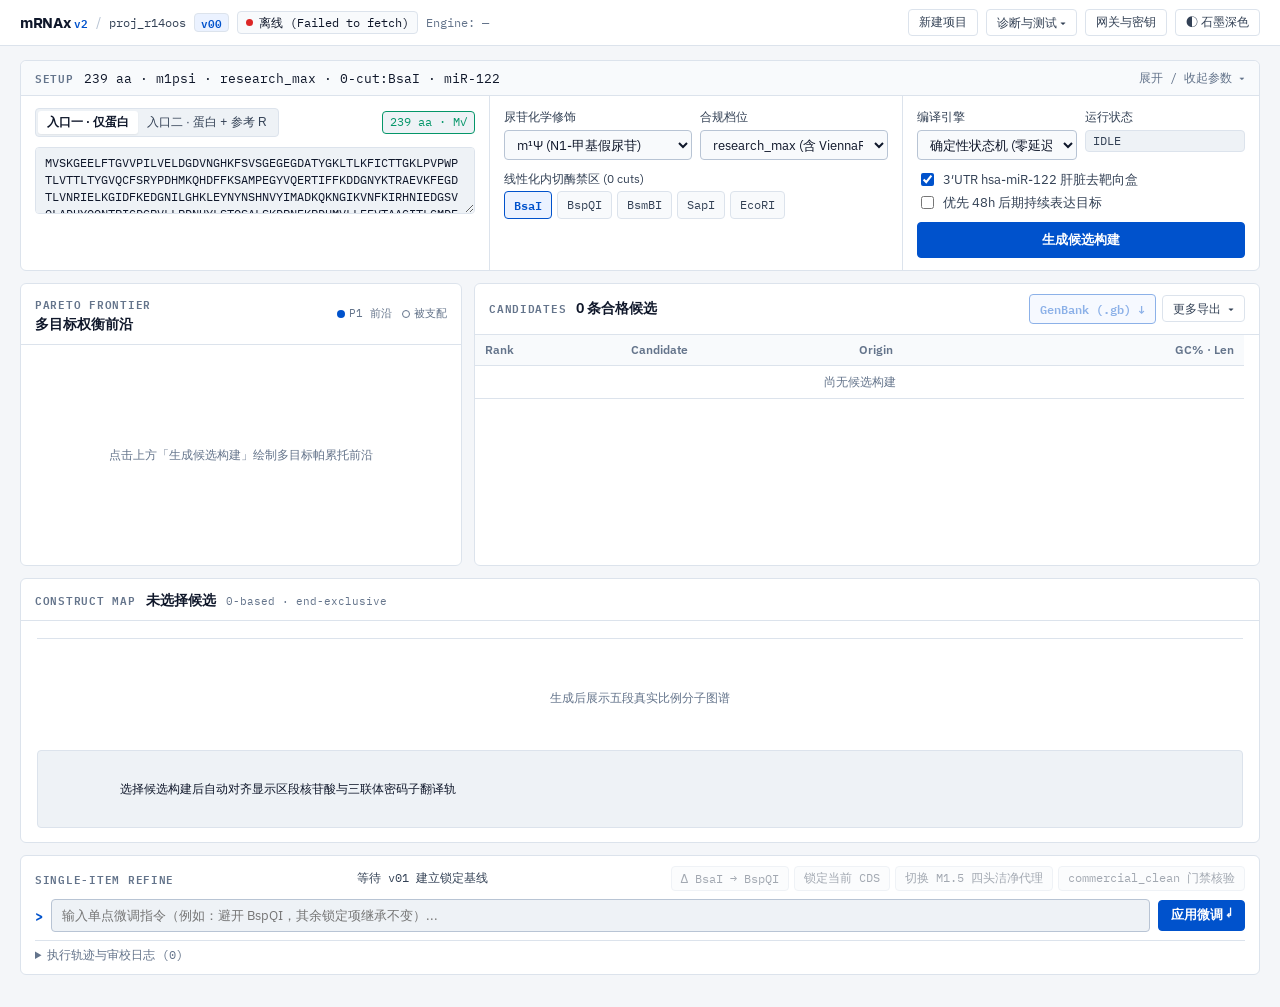
==== web/index.html @ 072803bc "feat(m1.5-m2): integrate Wave 3-7 clean-room registries, surrogate v2/Orthrus, 12-API adapter, and h" ====
<!DOCTYPE html>
<html lang="zh-CN" data-theme="light">
  <head>
    <meta charset="utf-8" />
    <meta name="viewport" content="width=device-width, initial-scale=1" />
    <title>mRNAx v2 · Sequence &amp; Pareto Bio-CAD</title>
    <link rel="preconnect" href="https://fonts.googleapis.com" />
    <link rel="preconnect" href="https://fonts.gstatic.com" crossorigin />
    <link
      href="https://fonts.googleapis.com/css2?family=IBM+Plex+Mono:wght@400;500;600&family=IBM+Plex+Sans:wght@400;500;600;700&display=swap"
      rel="stylesheet"
    />
    <link rel="stylesheet" href="./styles.css" />
  </head>
  <body>
    <!-- Compact Single-Row Top Bar (< 8% viewport height) -->
    <header class="top-bar">
      <div class="top-left">
        <span class="wordmark">mRNAx <span class="ver-tag">v2</span></span>
        <span class="sep-slash">/</span>
        <span class="mono meta-id" id="txt-project-id">proj_init</span>
        <span class="rev-pill mono" id="badge-active-rev">v00</span>
        <span class="gw-status" title="7x24 Control Plane Status">
          <span class="dot" id="dot-gateway"></span>
          <span class="mono" id="txt-gateway">连接中...</span>
        </span>
        <span class="mono meta-muted hide-sm" id="pill-engine">Engine: —</span>
      </div>

      <div class="top-right">
        <button type="button" class="btn-ghost" id="btn-new-session">新建项目</button>

        <details class="dropdown-menu" id="diag-menu">
          <summary class="btn-ghost">诊断与测试 ▾</summary>
          <div class="dropdown-panel">
            <button type="button" class="menu-item" id="btn-run-selftest">
              运行 6/6 全链路实时自测
            </button>
            <button type="button" class="menu-item" id="preset-egfp">
              载入标准 eGFP (239 aa)
            </button>
            <hr class="menu-hr" />
            <button type="button" class="menu-item" id="preset-no-m">
              护栏测试：缺起始 M 序列
            </button>
            <button type="button" class="menu-item" id="preset-conflict">
              护栏测试：单候选冲突目标
            </button>
          </div>
        </details>

        <button type="button" class="btn-ghost" id="btn-open-settings">网关与密钥</button>

        <button
          type="button"
          class="btn-theme"
          id="btn-theme-toggle"
          aria-label="切换日光蓝白与哑光石墨深色主题"
        >
          <span id="txt-theme-label">◐ 石墨深色</span>
        </button>
      </div>
    </header>

    <main class="workspace">
      <!-- Collapsible Entity Composer (AlphaFold / Swiss Bio-CAD Horizontal Bar) -->
      <details class="setup-fold" id="setup-fold" open>
        <summary class="setup-summary">
          <div class="setup-summary-left">
            <span class="sec-kicker">SETUP</span>
            <span class="mono" id="setup-collapsed-summary">
              eGFP · 239 aa · m1Psi · BsaI
            </span>
          </div>
          <span class="setup-toggle-hint mono">展开 / 收起参数 ▾</span>
        </summary>

        <div class="setup-grid">
          <!-- Column 1: Target Protein & Entry Mode -->
          <div class="setup-col">
            <div class="col-head">
              <div class="seg-tabs" role="tablist" aria-label="设计入口">
                <button type="button" class="tab active" data-entry="protein_only">
                  入口一 · 仅蛋白
                </button>
                <button type="button" class="tab" data-entry="with_r">
                  入口二 · 蛋白 + 参考 R
                </button>
              </div>
              <span class="badge mono" id="badge-aa-len">239 aa · M✓</span>
            </div>

            <textarea
              id="input-protein"
              class="seq-textarea mono"
              rows="3"
              aria-label="目标氨基酸序列"
              spellcheck="false"
            ></textarea>

            <div id="box-ref-r" class="ref-r-strip mono" hidden>
              <span class="kicker-inline">REF R:</span>
              <span id="txt-ref-r-preview">加载预设参考构建 R...</span>
            </div>
          </div>

          <!-- Column 2: Chemistry, Track & Linearization Enzymes -->
          <div class="setup-col">
            <div class="field-row-2">
              <label class="field-lbl">
                <span>尿苷化学修饰</span>
                <select id="sel-chemistry" class="ctrl-select">
                  <option value="m1psi" selected>m¹Ψ (N1-甲基假尿苷)</option>
                  <option value="5mou">5moU (5-甲氧基尿苷)</option>
                  <option value="pseudouridine">Ψ (假尿苷)</option>
                  <option value="unmodified_u">U (未修饰尿苷)</option>
                </select>
              </label>

              <label class="field-lbl">
                <span>合规档位</span>
                <select id="sel-profile" class="ctrl-select">
                  <option value="research_max" selected>research_max (含 ViennaRNA)</option>
                  <option value="commercial_clean">commercial_clean (纯商用洁净)</option>
                </select>
              </label>
            </div>

            <div class="field-lbl">
              <span>线性化内切酶禁区 (0 cuts)</span>
              <div class="chip-group" id="enzyme-chips" role="group" aria-label="禁用内切酶">
                <button type="button" class="chip selected mono" data-enz="BsaI">BsaI</button>
                <button type="button" class="chip mono" data-enz="BspQI">BspQI</button>
                <button type="button" class="chip mono" data-enz="BsmBI">BsmBI</button>
                <button type="button" class="chip mono" data-enz="SapI">SapI</button>
                <button type="button" class="chip mono" data-enz="EcoRI">EcoRI</button>
              </div>
            </div>
          </div>

          <!-- Column 3: Modules, Execution Engine & Primary Run CTA -->
          <div class="setup-col setup-col-cta">
            <div class="field-row-2">
              <label class="field-lbl">
                <span>编译引擎</span>
                <select id="sel-exec-mode" class="ctrl-select">
                  <option value="deterministic" selected>确定性状态机 (零延迟)</option>
                  <option value="llm_agent">LLM Agent 工具编排</option>
                </select>
              </label>
              <div class="field-lbl">
                <span>运行状态</span>
                <span class="badge mono" id="badge-outcome">IDLE</span>
              </div>
            </div>

            <div class="check-group">
              <label class="chk-row">
                <input type="checkbox" id="chk-detarget-liver" checked />
                <span>3′UTR hsa-miR-122 肝脏去靶向盒</span>
              </label>
              <label class="chk-row">
                <input type="checkbox" id="chk-late-signal" />
                <span>优先 48h 后期持续表达目标</span>
              </label>
            </div>

            <button type="button" class="btn-primary" id="btn-submit-initial">
              生成候选构建
            </button>
          </div>
        </div>
      </details>

      <!-- Non-Modal Guardrail / Compliance Banner (Hidden when clean) -->
      <section id="banner-notes" class="notice-banner" hidden></section>

      <!-- Scheme 3 Auto-Appearing Revision Ledger & Same-Scale v01/v02 Track Comparison -->
      <section id="revision-ledger" class="panel-surface ledger-panel" hidden>
        <div class="ledger-header">
          <div class="ledger-title-group">
            <span class="sec-kicker">REVISION DIFF</span>
            <span class="mono ledger-ver" id="ledger-ver-span">v01 → v02</span>
            <span class="ledger-delta mono" id="ledger-delta-summary"></span>
          </div>
          <div class="ledger-locks mono" id="ledger-locks-bar"></div>
        </div>
        <div class="dual-scale-tracks" id="dual-scale-tracks"></div>
      </section>

      <!-- Scheme 2 Upper Stage: 2D Pareto Scatter + Sortable Sparkbar Candidate Matrix -->
      <section class="pareto-stage">
        <!-- Left: 2D Pareto Frontier Scatter -->
        <div class="panel-surface pareto-plot-box">
          <div class="panel-head">
            <div>
              <span class="sec-kicker">PARETO FRONTIER</span>
              <h2 class="panel-title" id="pareto-plot-title">多目标权衡前沿</h2>
            </div>
            <div class="plot-legend mono">
              <span><i class="lg-dot p1"></i>P1 前沿</span>
              <span><i class="lg-dot dom"></i>被支配</span>
            </div>
          </div>
          <div class="svg-wrap" id="pareto-svg-wrap">
            <div class="empty-hint mono">点击上方「生成候选构建」绘制多目标帕累托前沿</div>
          </div>
        </div>

        <!-- Right: Candidate Matrix & Bound Revision Export -->
        <div class="panel-surface candidate-table-box">
          <div class="panel-head">
            <div class="panel-head-left">
              <span class="sec-kicker">CANDIDATES</span>
              <h2 class="panel-title" id="txt-cand-count">0 条合格候选</h2>
            </div>

            <div class="export-bar">
              <button type="button" class="btn-export-main mono" id="btn-dl-gb" disabled>
                GenBank (.gb) ↓
              </button>
              <details class="dropdown-menu" id="export-more-menu">
                <summary class="btn-ghost mono">更多导出 ▾</summary>
                <div class="dropdown-panel dropdown-right">
                  <button type="button" class="menu-item mono" id="btn-dl-rna" disabled>
                    full_rna.fasta
                  </button>
                  <button type="button" class="menu-item mono" id="btn-dl-cds" disabled>
                    cds_only.fasta
                  </button>
                  <button type="button" class="menu-item mono" id="btn-dl-meta" disabled>
                    chemistry_metadata.json
                  </button>
                  <hr class="menu-hr" />
                  <button type="button" class="menu-item mono" id="btn-copy-cli" disabled>
                    复制 CLI 重放命令
                  </button>
                </div>
              </details>
            </div>
          </div>

          <div class="table-scroll">
            <table class="data-table" id="cand-table">
              <thead>
                <tr id="cand-thead-row">
                  <th tabindex="0" data-sort="rank">Rank</th>
                  <th tabindex="0" data-sort="id">Candidate</th>
                  <th>Origin</th>
                  <th tabindex="0" data-sort="gc" class="num-col">GC% · Len</th>
                </tr>
              </thead>
              <tbody id="cand-tbody">
                <tr>
                  <td colspan="4" class="empty-cell mono">尚无候选构建</td>
                </tr>
              </tbody>
            </table>
          </div>
        </div>
      </section>

      <!-- Full-Width True-Scale Linear Sequence CAD + Triplet Codon Inspector -->
      <section class="panel-surface construct-cad-panel">
        <div class="panel-head">
          <div class="cad-title-row">
            <span class="sec-kicker">CONSTRUCT MAP</span>
            <h2 class="panel-title mono" id="txt-selected-bundle">未选择候选</h2>
            <span class="mono coord-note">0-based · end-exclusive</span>
          </div>
          <label id="chain-picker" hidden>分子 <select id="inspect-chain" class="ctrl-select mono"></select></label>
          <div class="enzyme-rail mono" id="enzyme-clearance-rail"></div>
        </div>

        <!-- Proportional Scale Bar + External Stop Pin + Ruler -->
        <div class="map-canvas" id="map-canvas">
          <div class="ruler-row mono" id="ruler-row"></div>
          <div class="prop-track-wrap" id="prop-track-wrap">
            <div class="empty-hint mono">生成后展示五段真实比例分子图谱</div>
          </div>
          <div class="seg-cards-row" id="seg-bar"></div>
        </div>

        <!-- Codon-Triplet & Amino-Acid Alignment Strip -->
        <div class="codon-inspector mono" id="seg-inspector">
          选择候选构建后自动对齐显示区段核苷酸与三联体密码子翻译轨
        </div>
      </section>

      <!-- Docked Single-Item Refinement Console -->
      <section class="panel-surface refine-dock">
        <div class="refine-quick-row">
          <span class="sec-kicker">SINGLE-ITEM REFINE</span>
          <div class="intent-lineage mono" id="intent-lineage-bar">等待 v01 建立锁定基线</div>
          <div class="quick-actions">
            <button type="button" class="chip mono" id="quick-refine-bspqi" disabled>
              Δ BsaI → BspQI
            </button>
            <button type="button" class="chip mono" id="quick-refine-lock-cds" disabled>
              锁定当前 CDS
            </button>
            <button type="button" class="chip mono" id="quick-refine-m15-surrogate" disabled>
              切换 M1.5 四头洁净代理
            </button>
            <button type="button" class="chip mono" id="quick-refine-commercial" disabled>
              commercial_clean 门禁核验
            </button>
          </div>
        </div>

        <div class="refine-input-row">
          <span class="prompt-caret mono">&gt;</span>
          <input
            type="text"
            id="input-utterance"
            class="refine-input"
            aria-label="单字段增量微调或自然语言指令"
            placeholder="输入单点微调指令（例如：避开 BspQI，其余锁定项继承不变）..."
          />
          <button type="button" class="btn-primary btn-compact" id="btn-send-turn">
            应用微调 ↵
          </button>
        </div>

        <details class="activity-drawer" id="activity-drawer">
          <summary class="mono activity-summary">执行轨迹与审校日志 (<span id="txt-log-count">0</span>)</summary>
          <div class="chat-stream" id="chat-stream"></div>
        </details>
      </section>
    </main>

    <!-- Native Modal Dialog 1: Gateway & Credentials -->
    <dialog id="modal-settings" class="native-dialog" closedby="any" aria-labelledby="dlg-settings-title">
      <div class="dlg-head">
        <h1 id="dlg-settings-title" class="dlg-title">网关连接与 BYO-LLM 密钥</h1>
        <form method="dialog">
          <button type="submit" value="cancel" class="btn-ghost mono" aria-label="关闭设置">✕</button>
        </form>
      </div>
      <div class="dlg-body">
        <label class="field-lbl">
          <span>7×24 Control Plane HTTPS 地址（仅允许受信任源）</span>
          <input type="url" id="cfg-api-base" class="ctrl-input mono" />
        </label>
        <label class="field-lbl">
          <span>Gateway Access Token（仅存当前标签页内存，调用服务端托管队列时可选）</span>
          <input type="password" id="cfg-access-token" class="ctrl-input mono" autocomplete="off" />
        </label>
        <div class="field-row-2">
          <label class="field-lbl">
            <span>BYO-LLM Provider</span>
            <select id="cfg-llm-provider" class="ctrl-select">
              <option value="deepseek">deepseek</option>
              <option value="openai">openai</option>
              <option value="gemini">gemini</option>
              <option value="kimi">kimi</option>
              <option value="qwen">qwen</option>
            </select>
          </label>
          <label class="field-lbl">
            <span>临时 BYO API Key（仅存当前标签页内存）</span>
            <input type="password" id="cfg-byo-key" class="ctrl-input mono" autocomplete="off" />
          </label>
        </div>
      </div>
      <div class="dlg-foot">
        <button type="button" class="btn-ghost" id="btn-close-settings">取消</button>
        <button type="button" class="btn-primary btn-compact" id="btn-save-settings" autofocus>
          保存并重连
        </button>
      </div>
    </dialog>

    <!-- Native Modal Dialog 2: 6/6 End-to-End Live Self-Test -->
    <dialog id="modal-selftest" class="native-dialog dlg-wide" closedby="any" aria-labelledby="dlg-selftest-title">
      <div class="dlg-head">
        <h1 id="dlg-selftest-title" class="dlg-title">全链路端到端实时 I/O 自测 (6 项)</h1>
        <form method="dialog">
          <button type="submit" value="cancel" class="btn-ghost mono" aria-label="关闭自测">✕</button>
        </form>
      </div>
      <div class="dlg-body">
        <div class="selftest-head-bar">
          <span class="mono" id="selftest-summary">准备就绪</span>
          <button type="button" class="btn-primary btn-compact" id="btn-trigger-selftest" autofocus>
            重新运行 6 项实测
          </button>
        </div>
        <div id="selftest-list" class="selftest-list"></div>
      </div>
      <div class="dlg-foot">
        <button type="button" class="btn-ghost" id="btn-close-selftest">关闭</button>
      </div>
    </dialog>

    <script src="./app.js"></script>
  </body>
</html>
---- web/styles.css ----
/* ==========================================================================
   mRNAx v2 · Hybrid Swiss/AlphaFold Bio-CAD (Light) + Matte Graphite (Dark)
   Zero neon glow, 1px architectural hairlines, tabular-nums monospace rhythm
   ========================================================================== */

:root {
  color-scheme: light;
  --font-sans: "IBM Plex Sans", -apple-system, BlinkMacSystemFont, "PingFang SC", "Noto Sans SC", sans-serif;
  --font-mono: "IBM Plex Mono", ui-monospace, SFMono-Regular, Menlo, monospace;

  /* Scheme 2 Primary Base: Clean Daylight AlphaFold / Swiss Bio-CAD */
  --bg-page: #f4f6f9;
  --bg-surface: #ffffff;
  --bg-subtle: #f8fafc;
  --bg-inset: #eef2f6;
  --border: #dce3ec;
  --border-strong: #b8c4d4;

  --ink: #0f172a;
  --ink-secondary: #334155;
  --ink-muted: #64748b;

  --accent: #0052cc;
  --accent-hover: #003fa3;
  --accent-fg: #ffffff;
  --accent-soft: #ebf2ff;
  --accent-diff: #b45309;
  --accent-diff-bg: #fef3c7;

  --ok: #059669;
  --warn: #d97706;
  --err: #dc2626;

  /* True-Scale 5-Part Molecular Feature Colors */
  --seg-utr5: #1d4ed8;
  --seg-cds: #0f766e;
  --seg-stop: #dc2626;
  --seg-utr3: #6d28d9;
  --seg-polya: #b45309;

  --radius-sm: 4px;
  --radius-md: 6px;
}

html[data-theme="graphite"] {
  color-scheme: dark;

  /* Scheme 4 Secondary Mode: Matte Graphite Precision Instrument (Zero Purple/Neon) */
  --bg-page: #111214;
  --bg-surface: #18191c;
  --bg-subtle: #1e2024;
  --bg-inset: #0c0d0f;
  --border: #27292e;
  --border-strong: #3d4149;

  --ink: #ededef;
  --ink-secondary: #c2c6ce;
  --ink-muted: #8b8f98;

  --accent: #3ecf8e;
  --accent-hover: #34b87d;
  --accent-fg: #090d0b;
  --accent-soft: rgba(62, 207, 142, 0.13);
  --accent-diff: #f5a623;
  --accent-diff-bg: rgba(245, 166, 35, 0.14);

  --ok: #3ecf8e;
  --warn: #f5a623;
  --err: #e5484d;

  --seg-utr5: #5b8def;
  --seg-cds: #2ea876;
  --seg-stop: #e5484d;
  --seg-utr3: #9b7bf7;
  --seg-polya: #d99b26;
}

*,
*::before,
*::after {
  box-sizing: border-box;
}

[hidden] {
  display: none !important;
}

html,
body {
  margin: 0;
  padding: 0;
  background-color: var(--bg-page);
  color: var(--ink);
  font-family: var(--font-sans);
  font-size: 14px;
  line-height: 1.45;
  -webkit-font-smoothing: antialiased;
}

.mono {
  font-family: var(--font-mono);
  font-variant-numeric: tabular-nums;
}

/* --- Compact Top Bar (< 8% Viewport Height) --- */
.top-bar {
  position: sticky;
  top: 0;
  z-index: 20;
  display: flex;
  align-items: safe center;
  justify-content: space-between;
  gap: 12px;
  min-block-size: 46px;
  padding: 6px 20px;
  background: var(--bg-surface);
  border-block-end: 1px solid var(--border);
}

.top-left,
.top-right {
  display: flex;
  align-items: safe center;
  flex-wrap: wrap;
  gap: 8px;
}

.wordmark {
  font-weight: 700;
  font-size: 15px;
  letter-spacing: -0.02em;
}

.ver-tag {
  font-family: var(--font-mono);
  font-size: 11px;
  font-weight: 600;
  color: var(--accent);
}

.sep-slash {
  color: var(--border-strong);
}

.meta-id {
  font-size: 12px;
  color: var(--ink-secondary);
}

.meta-muted {
  font-size: 12px;
  color: var(--ink-muted);
}

.rev-pill {
  padding: 1px 6px;
  font-size: 11px;
  font-weight: 600;
  background: var(--accent-soft);
  color: var(--accent);
  border: 1px solid var(--border);
  border-radius: var(--radius-sm);
}

.gw-status {
  display: inline-flex;
  align-items: center;
  gap: 6px;
  padding: 2px 8px;
  font-size: 12px;
  background: var(--bg-subtle);
  border: 1px solid var(--border);
  border-radius: var(--radius-sm);
}

.dot {
  inline-size: 7px;
  block-size: 7px;
  border-radius: 50%;
  background: var(--ink-muted);
}
.dot.ok {
  background: var(--ok);
}
.dot.err {
  background: var(--err);
}

/* --- Main Workspace Container --- */
.workspace {
  max-inline-size: 1480px;
  margin-inline: auto;
  padding: 14px 20px 32px;
  display: flex;
  flex-direction: column;
  gap: 12px;
}

.panel-surface {
  background: var(--bg-surface);
  border: 1px solid var(--border);
  border-radius: var(--radius-md);
  min-inline-size: 0;
}

.sec-kicker {
  font-family: var(--font-mono);
  font-size: 10.5px;
  font-weight: 600;
  letter-spacing: 0.07em;
  text-transform: uppercase;
  color: var(--ink-muted);
}

.panel-head {
  display: flex;
  align-items: safe center;
  justify-content: space-between;
  flex-wrap: wrap;
  gap: 10px;
  padding: 10px 14px;
  border-block-end: 1px solid var(--border);
}

.panel-head-left,
.cad-title-row {
  display: flex;
  align-items: baseline;
  gap: 10px;
  flex-wrap: wrap;
}

.panel-title {
  margin: 0;
  font-size: 14px;
  font-weight: 600;
}

/* --- Collapsible Setup Strip --- */
.setup-fold {
  background: var(--bg-surface);
  border: 1px solid var(--border);
  border-radius: var(--radius-md);
}

.setup-summary {
  list-style: none;
  cursor: pointer;
  display: flex;
  align-items: center;
  justify-content: space-between;
  padding: 8px 14px;
  background: var(--bg-subtle);
  border-radius: var(--radius-md);
  user-select: none;
}
.setup-summary::-webkit-details-marker {
  display: none;
}
.setup-fold[open] .setup-summary {
  border-block-end: 1px solid var(--border);
  border-end-start-radius: 0;
  border-end-end-radius: 0;
}

.setup-summary-left {
  display: flex;
  align-items: center;
  gap: 10px;
  font-size: 12.5px;
}

.setup-toggle-hint {
  font-size: 11.5px;
  color: var(--ink-muted);
}

.setup-grid {
  display: grid;
  grid-template-columns: 1.25fr 1.1fr 0.95fr;
  gap: 0;
}

.setup-col {
  padding: 12px 14px;
  display: flex;
  flex-direction: column;
  gap: 10px;
  border-inline-end: 1px solid var(--border);
  min-inline-size: 0;
}
.setup-col:last-child {
  border-inline-end: none;
}

.col-head {
  display: flex;
  align-items: center;
  justify-content: space-between;
  gap: 8px;
}

.seg-tabs {
  display: inline-flex;
  background: var(--bg-inset);
  padding: 2px;
  border-radius: var(--radius-sm);
  border: 1px solid var(--border);
}

.seg-tabs .tab {
  border: none;
  background: transparent;
  color: var(--ink-secondary);
  font-size: 12px;
  font-weight: 500;
  padding: 3px 9px;
  border-radius: 3px;
  cursor: pointer;
}
.seg-tabs .tab.active {
  background: var(--bg-surface);
  color: var(--ink);
  font-weight: 600;
  box-shadow: 0 1px 2px rgba(0, 0, 0, 0.06);
}

.seq-textarea {
  inline-size: 100%;
  resize: vertical;
  min-block-size: 62px;
  padding: 7px 9px;
  font-size: 12px;
  line-height: 1.4;
  background: var(--bg-inset);
  color: var(--ink);
  border: 1px solid var(--border);
  border-radius: var(--radius-sm);
}

.ref-r-strip {
  font-size: 11.5px;
  padding: 5px 8px;
  background: var(--accent-soft);
  border: 1px solid var(--border);
  border-radius: var(--radius-sm);
  overflow: clip;
  text-overflow: ellipsis;
  white-space: nowrap;
}

.field-row-2 {
  display: grid;
  grid-template-columns: repeat(2, minmax(0, 1fr));
  gap: 8px;
}

.field-lbl {
  display: flex;
  flex-direction: column;
  gap: 4px;
  font-size: 12px;
  color: var(--ink-secondary);
  min-inline-size: 0;
}

.ctrl-select,
.ctrl-input {
  padding: 5px 8px;
  font-size: 12.5px;
  font-family: inherit;
  color: var(--ink);
  background: var(--bg-subtle);
  border: 1px solid var(--border-strong);
  border-radius: var(--radius-sm);
  inline-size: 100%;
  max-inline-size: 100%;
  min-inline-size: 0;
}

.chip-group {
  display: flex;
  flex-wrap: wrap;
  gap: 5px;
}

.chip {
  padding: 3px 9px;
  font-size: 12px;
  background: var(--bg-subtle);
  color: var(--ink-secondary);
  border: 1px solid var(--border);
  border-radius: var(--radius-sm);
  cursor: pointer;
  transition: border-color 140ms ease, background-color 140ms ease;
}
.chip:hover:not(:disabled) {
  border-color: var(--accent);
  color: var(--ink);
}
.chip.selected {
  background: var(--accent-soft);
  color: var(--accent);
  border-color: var(--accent);
  font-weight: 600;
}
.chip:disabled {
  opacity: 0.45;
  cursor: not-allowed;
}

.check-group {
  display: flex;
  flex-direction: column;
  gap: 4px;
}

.chk-row {
  display: flex;
  align-items: center;
  gap: 6px;
  font-size: 12.5px;
  color: var(--ink-secondary);
  cursor: pointer;
}
.chk-row input {
  accent-color: var(--accent);
}

/* --- Buttons & Menus --- */
.btn-primary {
  padding: 8px 14px;
  font-size: 13px;
  font-weight: 600;
  color: var(--accent-fg);
  background: var(--accent);
  border: 1px solid var(--accent);
  border-radius: var(--radius-sm);
  cursor: pointer;
  margin-block-start: auto;
}
.btn-primary:hover:not(:disabled) {
  background: var(--accent-hover);
}
.btn-primary:disabled {
  opacity: 0.5;
  cursor: not-allowed;
}
.btn-compact {
  margin-block-start: 0;
  padding: 6px 12px;
  font-size: 12.5px;
  white-space: nowrap;
}

.btn-ghost,
.btn-theme,
.btn-export-main {
  padding: 4px 10px;
  font-size: 12px;
  font-weight: 500;
  color: var(--ink-secondary);
  background: var(--bg-surface);
  border: 1px solid var(--border);
  border-radius: var(--radius-sm);
  cursor: pointer;
}
.btn-ghost:hover:not(:disabled),
.btn-theme:hover {
  border-color: var(--border-strong);
  color: var(--ink);
  background: var(--bg-subtle);
}
.btn-export-main {
  color: var(--accent);
  border-color: var(--accent);
  background: var(--accent-soft);
  font-weight: 600;
}
.btn-export-main:disabled {
  opacity: 0.45;
  cursor: not-allowed;
}

.badge {
  display: inline-flex;
  align-items: center;
  padding: 2px 7px;
  font-size: 11.5px;
  border-radius: var(--radius-sm);
  background: var(--bg-inset);
  color: var(--ink-secondary);
  border: 1px solid var(--border);
}
.badge.warn {
  background: var(--accent-diff-bg);
  color: var(--warn);
  border-color: var(--warn);
}
.badge.ok {
  color: var(--ok);
  border-color: var(--ok);
}

.dropdown-menu {
  position: relative;
}
.dropdown-menu > summary {
  list-style: none;
}
.dropdown-menu > summary::-webkit-details-marker {
  display: none;
}
.dropdown-panel {
  position: absolute;
  inset-block-start: calc(100% + 4px);
  inset-inline-start: 0;
  z-index: 30;
  min-inline-size: 210px;
  padding: 4px;
  background: var(--bg-surface);
  border: 1px solid var(--border-strong);
  border-radius: var(--radius-md);
  box-shadow: 0 8px 24px rgba(0, 0, 0, 0.12);
  display: flex;
  flex-direction: column;
}
.dropdown-right {
  inset-inline-start: auto;
  inset-inline-end: 0;
}
.menu-item {
  text-align: start;
  padding: 6px 10px;
  font-size: 12px;
  background: transparent;
  color: var(--ink);
  border: none;
  border-radius: var(--radius-sm);
  cursor: pointer;
}
.menu-item:hover:not(:disabled) {
  background: var(--bg-subtle);
  color: var(--accent);
}
.menu-item:disabled {
  opacity: 0.45;
  cursor: not-allowed;
}
.menu-hr {
  border: none;
  border-block-start: 1px solid var(--border);
  margin: 4px 0;
}

/* --- Guardrail / Notice Banner --- */
.notice-banner {
  padding: 10px 14px;
  font-size: 13px;
  background: var(--accent-diff-bg);
  color: var(--ink);
  border: 1px solid var(--warn);
  border-inline-start-width: 4px;
  border-radius: var(--radius-sm);
}

/* --- Scheme 3: Revision Ledger & Same-Scale Dual Track Diff --- */
.ledger-panel {
  padding: 10px 14px;
  display: flex;
  flex-direction: column;
  gap: 8px;
  border-inline-start: 3px solid var(--accent-diff);
}

.ledger-header {
  display: flex;
  align-items: center;
  justify-content: space-between;
  flex-wrap: wrap;
  gap: 8px;
}

.ledger-title-group {
  display: flex;
  align-items: center;
  flex-wrap: wrap;
  gap: 10px;
}

.ledger-ver {
  font-size: 12.5px;
  font-weight: 600;
}

.ledger-delta {
  font-size: 12.5px;
  padding: 2px 8px;
  background: var(--accent-diff-bg);
  color: var(--accent-diff);
  border-radius: var(--radius-sm);
}

.strike-old {
  text-decoration: line-through;
  opacity: 0.72;
  margin-inline-end: 4px;
}

.ledger-locks {
  display: flex;
  flex-wrap: wrap;
  gap: 6px;
  font-size: 11.5px;
  color: var(--ink-muted);
}

.lock-token {
  padding: 1px 6px;
  background: var(--bg-subtle);
  border: 1px solid var(--border);
  border-radius: 3px;
}

.dual-scale-tracks {
  display: flex;
  flex-direction: column;
  gap: 5px;
  padding-block-start: 4px;
}

.dual-track-row {
  display: grid;
  grid-template-columns: 76px 1fr 78px;
  align-items: center;
  gap: 10px;
  font-size: 11.5px;
}

.dual-bar {
  display: flex;
  block-size: 12px;
  background: var(--bg-inset);
  border-radius: 2px;
  overflow: clip;
}

/* --- Scheme 2: 2D Pareto Frontier + Sortable Candidate Matrix --- */
.pareto-stage {
  display: grid;
  grid-template-columns: minmax(320px, 0.72fr) minmax(480px, 1.28fr);
  gap: 12px;
}

.svg-wrap {
  padding: 10px 14px;
  min-block-size: 220px;
  display: flex;
  align-items: center;
  justify-content: center;
}

.pareto-node > text {
  opacity: 0;
}
.pareto-node:is(:hover, :focus, [aria-pressed="true"]) > text {
  opacity: 1;
}
.plot-legend {
  display: flex;
  gap: 10px;
  font-size: 11px;
  color: var(--ink-muted);
}
.lg-dot {
  display: inline-block;
  inline-size: 8px;
  block-size: 8px;
  border-radius: 50%;
  margin-inline-end: 4px;
  vertical-align: middle;
}
.lg-dot.p1 {
  background: var(--accent);
}
.lg-dot.dom {
  border: 1.5px solid var(--ink-muted);
}

.export-bar {
  max-inline-size: 100%;
  flex-wrap: wrap;
  display: flex;
  align-items: center;
  gap: 6px;
}

.table-scroll {
  overflow-x: auto;
  max-block-size: 255px;
  overflow-y: auto;
  scrollbar-gutter: stable;
  overscroll-behavior: contain;
}

.data-table {
  inline-size: 100%;
  border-collapse: collapse;
  font-size: 12.5px;
}

.data-table th {
  position: sticky;
  top: 0;
  background: var(--bg-subtle);
  color: var(--ink-muted);
  font-weight: 600;
  font-size: 11.5px;
  text-align: start;
  padding: 7px 10px;
  border-block-end: 1px solid var(--border);
  cursor: pointer;
  user-select: none;
  white-space: nowrap;
}
.data-table th.num-col,
.data-table td.num-col {
  text-align: end;
}

.data-table td {
  padding: 7px 10px;
  border-block-end: 1px solid var(--border);
  white-space: nowrap;
}

.data-table tbody tr {
  cursor: pointer;
  transition: background-color 120ms ease;
}
.data-table tbody tr:hover {
  background: var(--bg-subtle);
}
.data-table tbody tr.selected-row {
  background: var(--accent-soft);
}
.data-table tbody tr.selected-row td:first-child {
  box-shadow: inset 3px 0 0 var(--accent);
}

.spark-cell {
  display: inline-flex;
  flex-direction: column;
  align-items: flex-end;
  gap: 2px;
  min-inline-size: 68px;
}
.spark-track {
  display: block;
  inline-size: 56px;
  block-size: 3px;
  background: var(--border);
  border-radius: 1.5px;
  overflow: clip;
}
.spark-fill {
  display: block;
  block-size: 100%;
  background: var(--accent);
}

.empty-cell,
.empty-hint {
  text-align: center;
  color: var(--ink-muted);
  font-size: 12px;
  padding: 24px 12px;
}

/* --- Full-Width True-Scale Linear Construct CAD --- */
#txt-selected-bundle,
.dual-track-row,
#ledger-delta-summary {
  overflow-wrap: anywhere;
}
#chain-picker,
#inspect-chain,
.cad-title-row {
  min-inline-size: 0;
  max-inline-size: 100%;
}
.coord-note {
  font-size: 11px;
  color: var(--ink-muted);
}

.enzyme-rail {
  display: flex;
  flex-wrap: wrap;
  gap: 6px;
  font-size: 11.5px;
}
.enz-tag {
  padding: 1px 7px;
  border-radius: 3px;
  border: 1px solid var(--border);
  background: var(--bg-subtle);
}
.enz-tag.clear {
  color: var(--ok);
}
.enz-tag.cut {
  color: var(--err);
  border-color: var(--err);
}

.map-canvas {
  padding: 14px 16px 10px;
  display: flex;
  flex-direction: column;
  gap: 8px;
}

.ruler-row {
  display: flex;
  justify-content: space-between;
  font-size: 11px;
  color: var(--ink-muted);
  border-block-end: 1px solid var(--border);
  padding-block-end: 3px;
}

.prop-track-wrap {
  position: relative;
  padding-block-start: 18px;
}

.prop-bar {
  display: flex;
  inline-size: 100%;
  block-size: 22px;
  border-radius: 3px;
  overflow: visible;
  background: var(--bg-inset);
}

.prop-seg {
  position: relative;
  block-size: 100%;
  cursor: pointer;
  transition: filter 120ms ease;
}
.prop-seg:hover {
  filter: brightness(1.1);
}
.prop-seg.active-prop {
  outline: 2px solid var(--ink);
  outline-offset: 1px;
  z-index: 2;
}

.stop-callout {
  position: absolute;
  inset-block-end: calc(100% + 4px);
  transform: translateX(-50%);
  font-family: var(--font-mono);
  font-size: 10.5px;
  font-weight: 600;
  color: var(--seg-stop);
  white-space: nowrap;
  pointer-events: none;
}

.seg-cards-row {
  display: grid;
  grid-template-columns: repeat(5, minmax(0, 1fr));
  gap: 6px;
  margin-block-start: 2px;
}

.seg-card-btn {
  text-align: start;
  padding: 7px 10px;
  background: var(--bg-subtle);
  color: var(--ink);
  border: 1px solid var(--border);
  border-block-start-width: 3px;
  border-radius: var(--radius-sm);
  cursor: pointer;
}
.seg-card-btn.active {
  background: var(--accent-soft);
  border-color: var(--accent);
}
.seg-card-name {
  font-size: 12.5px;
  font-weight: 600;
}
.seg-card-meta {
  font-family: var(--font-mono);
  font-size: 11px;
  color: var(--ink-muted);
}

.codon-inspector {
  margin: 0 16px 14px;
  padding: 10px 12px;
  font-size: 12px;
  line-height: 1.55;
  background: var(--bg-inset);
  border: 1px solid var(--border);
  border-radius: var(--radius-sm);
  overflow-x: auto;
  white-space: pre;
}

/* --- Docked Single-Item Refinement Console --- */
.refine-dock {
  padding: 10px 14px;
  display: flex;
  flex-direction: column;
  gap: 8px;
}

.refine-quick-row {
  display: flex;
  align-items: center;
  justify-content: space-between;
  flex-wrap: wrap;
  gap: 8px;
}

.intent-lineage {
  font-size: 11.5px;
  color: var(--ink-secondary);
}

.quick-actions {
  display: flex;
  flex-wrap: wrap;
  gap: 5px;
}

.refine-input-row {
  display: flex;
  align-items: center;
  gap: 8px;
}

.prompt-caret {
  font-weight: 700;
  color: var(--accent);
}

.refine-input {
  flex: 1 1 240px;
  min-inline-size: 0;
  padding: 7px 10px;
  font-size: 13px;
  font-family: inherit;
  color: var(--ink);
  background: var(--bg-inset);
  border: 1px solid var(--border-strong);
  border-radius: var(--radius-sm);
}

.activity-drawer {
  border-block-start: 1px solid var(--border);
  padding-block-start: 6px;
}
.activity-summary {
  font-size: 11.5px;
  color: var(--ink-muted);
  cursor: pointer;
}
.chat-stream {
  margin-block-start: 6px;
  max-block-size: 180px;
  overflow-y: auto;
  overscroll-behavior: contain;
  display: flex;
  flex-direction: column;
  gap: 6px;
}
.turn-card {
  padding: 7px 10px;
  font-size: 12px;
  background: var(--bg-subtle);
  border: 1px solid var(--border);
  border-radius: var(--radius-sm);
}
.turn-card.warn {
  border-inline-start: 3px solid var(--warn);
}
.turn-meta {
  display: flex;
  justify-content: space-between;
  font-family: var(--font-mono);
  font-size: 11px;
  color: var(--ink-muted);
  margin-block-end: 3px;
}

/* --- Native <dialog> Modals (modern-web-guidance: dialog) --- */
.native-dialog {
  padding: 0;
  inline-size: min(92dvw, 480px);
  color: var(--ink);
  background: var(--bg-surface);
  border: 1px solid var(--border-strong);
  border-radius: var(--radius-md);
  box-shadow: 0 18px 48px rgba(0, 0, 0, 0.24);
}
.native-dialog.dlg-wide {
  inline-size: min(94dvw, 680px);
}
dialog:modal {
  overscroll-behavior: contain;
}
dialog::backdrop {
  background: rgba(15, 23, 42, 0.45);
  overflow: hidden;
  overscroll-behavior: contain;
}

.dlg-head,
.dlg-foot {
  display: flex;
  align-items: center;
  justify-content: space-between;
  padding: 10px 14px;
  border-block-end: 1px solid var(--border);
}
.dlg-foot {
  border-block-end: none;
  border-block-start: 1px solid var(--border);
  justify-content: flex-end;
  gap: 8px;
}
.dlg-title {
  margin: 0;
  font-size: 14px;
  font-weight: 600;
}
.dlg-body {
  padding: 12px 14px;
  display: flex;
  flex-direction: column;
  gap: 10px;
}

.selftest-head-bar {
  display: flex;
  align-items: center;
  justify-content: space-between;
  gap: 8px;
}
.selftest-list {
  display: flex;
  flex-direction: column;
  gap: 6px;
}
.test-log-item {
  display: flex;
  align-items: center;
  justify-content: space-between;
  gap: 10px;
  padding: 6px 10px;
  font-size: 12px;
  background: var(--bg-subtle);
  border: 1px solid var(--border);
  border-radius: var(--radius-sm);
}

@media (max-width: 980px) {
  .setup-grid,
  .pareto-stage {
    grid-template-columns: minmax(0, 1fr);
  }
  .setup-col {
    border-inline-end: none;
    border-block-end: 1px solid var(--border);
  }
  .seg-cards-row {
    grid-template-columns: repeat(2, minmax(0, 1fr));
  }
  .hide-sm {
    display: none;
  }
}

@media (max-width: 520px) {
  .field-row-2 {
    grid-template-columns: minmax(0, 1fr);
  }
  .col-head {
    flex-wrap: wrap;
  }
}

@media (prefers-reduced-motion: reduce) {
  *,
  *::before,
  *::after {
    transition-duration: 0.01ms !important;
  }
}
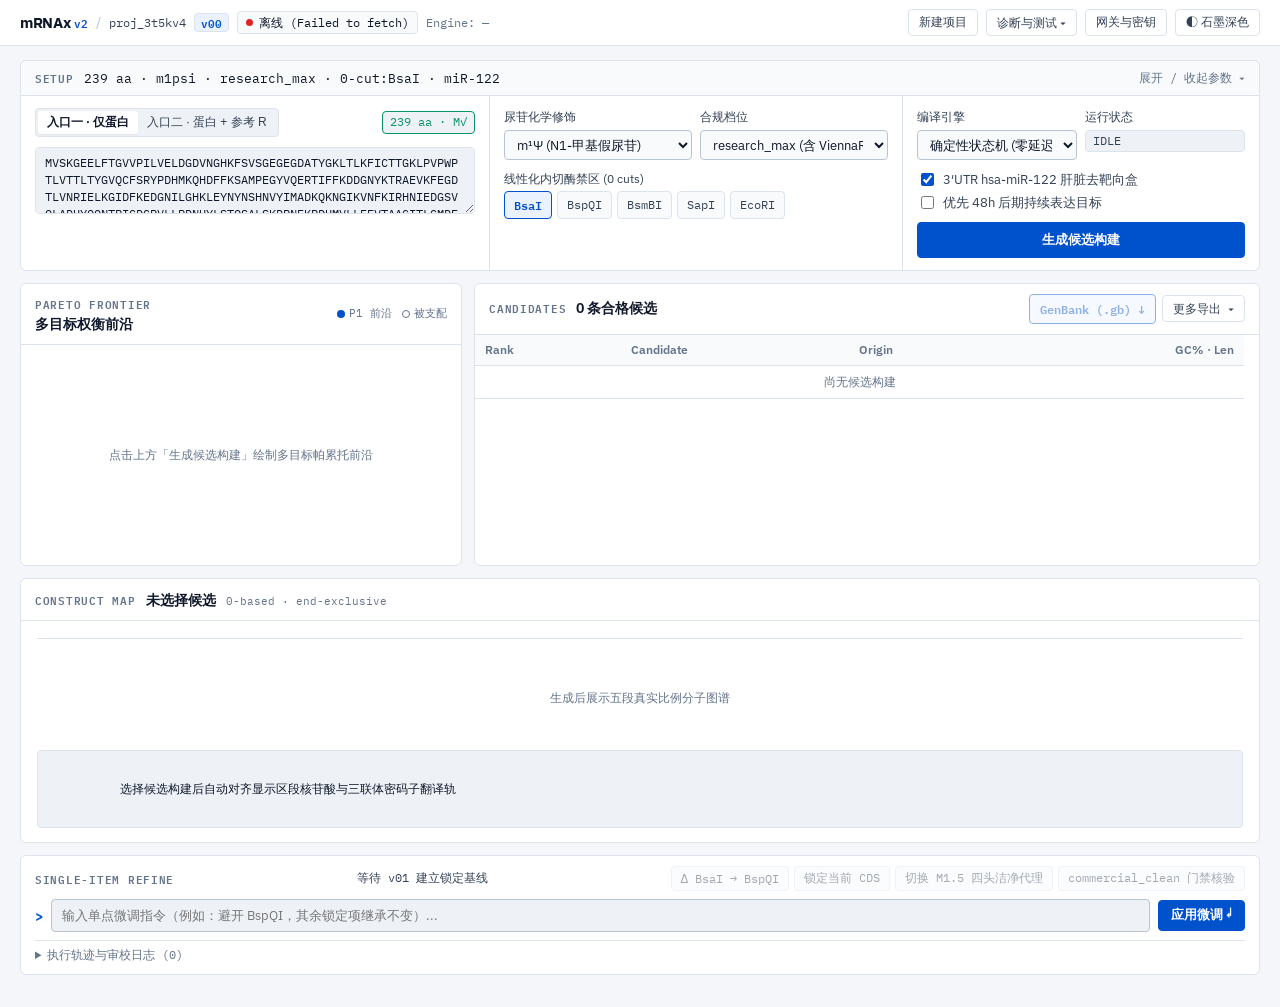
==== commit ff47cc06: "feat(phase-b): land G6-G9 method-FTO, equal-work guided generator, RC-004 EternaFold & HTTP/MCP pari" ====
--- a/web/index.html
+++ b/web/index.html
@@ -10,7 +10,7 @@
       href="https://fonts.googleapis.com/css2?family=IBM+Plex+Mono:wght@400;500;600&family=IBM+Plex+Sans:wght@400;500;600;700&display=swap"
       rel="stylesheet"
     />
-    <link rel="stylesheet" href="./styles.css" />
+    <link rel="stylesheet" href="./styles.css?v=2.0.1" />
   </head>
   <body>
     <!-- Compact Single-Row Top Bar (< 8% viewport height) -->
@@ -393,6 +393,6 @@
       </div>
     </dialog>
 
-    <script src="./app.js"></script>
+    <script src="./app.js?v=2.0.1"></script>
   </body>
 </html>
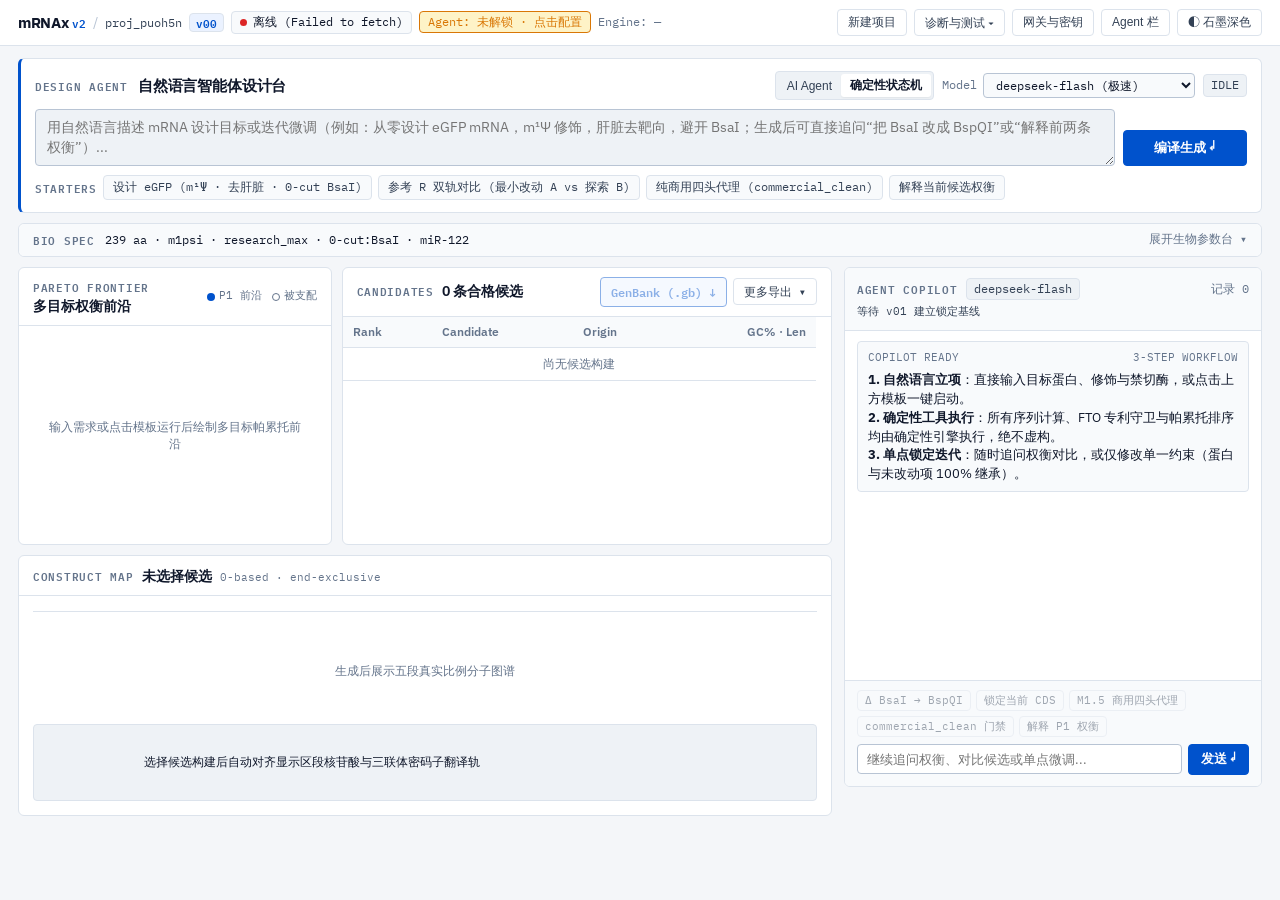
==== commit a80fcb0e: "feat(webui,harness): AI-native Bio-CAD studio, DeepSeek Flash/Pro agent, and Round-5 security/recove" ====
--- a/web/index.html
+++ b/web/index.html
@@ -3,17 +3,17 @@
   <head>
     <meta charset="utf-8" />
     <meta name="viewport" content="width=device-width, initial-scale=1" />
-    <title>mRNAx v2 · Sequence &amp; Pareto Bio-CAD</title>
+    <title>mRNAx v2 · AI-Native Sequence &amp; Pareto Bio-CAD</title>
     <link rel="preconnect" href="https://fonts.googleapis.com" />
     <link rel="preconnect" href="https://fonts.gstatic.com" crossorigin />
     <link
       href="https://fonts.googleapis.com/css2?family=IBM+Plex+Mono:wght@400;500;600&family=IBM+Plex+Sans:wght@400;500;600;700&display=swap"
       rel="stylesheet"
     />
-    <link rel="stylesheet" href="./styles.css?v=2.0.1" />
+    <link rel="stylesheet" href="./styles.css?v=2.1.0" />
   </head>
   <body>
-    <!-- Compact Single-Row Top Bar (< 8% viewport height) -->
+    <!-- Compact Single-Row Top Bar -->
     <header class="top-bar">
       <div class="top-left">
         <span class="wordmark">mRNAx <span class="ver-tag">v2</span></span>
@@ -24,6 +24,9 @@
           <span class="dot" id="dot-gateway"></span>
           <span class="mono" id="txt-gateway">连接中...</span>
         </span>
+        <button type="button" class="auth-pill mono warn" id="pill-agent-auth" title="配置 Agent 访问令牌或个人 API Key">
+          Agent: 未解锁 · 点击配置
+        </button>
         <span class="mono meta-muted hide-sm" id="pill-engine">Engine: —</span>
       </div>
 
@@ -53,6 +56,15 @@
 
         <button
           type="button"
+          class="btn-ghost hide-mobile-copilot-btn"
+          id="btn-toggle-copilot"
+          aria-pressed="true"
+        >
+          Agent 栏
+        </button>
+
+        <button
+          type="button"
           class="btn-theme"
           id="btn-theme-toggle"
           aria-label="切换日光蓝白与哑光石墨深色主题"
@@ -62,17 +74,77 @@
       </div>
     </header>
 
-    <main class="workspace">
-      <!-- Collapsible Entity Composer (AlphaFold / Swiss Bio-CAD Horizontal Bar) -->
-      <details class="setup-fold" id="setup-fold" open>
+    <main class="workspace" id="workspace-root">
+      <!-- B-Primary AI-Native Hero Command Bar -->
+      <section class="panel-surface hero-agent-bar" aria-label="AI-Native 设计指令台">
+        <div class="hero-top-row">
+          <div class="hero-title-group">
+            <span class="sec-kicker">DESIGN AGENT</span>
+            <h1 class="hero-title">自然语言智能体设计台</h1>
+          </div>
+
+          <div class="hero-controls">
+            <div class="seg-tabs engine-switch" role="group" aria-label="执行引擎切换">
+              <button type="button" class="tab engine-opt" data-mode="llm_agent" id="btn-mode-agent">
+                AI Agent
+              </button>
+              <button type="button" class="tab engine-opt active" data-mode="deterministic" id="btn-mode-det">
+                确定性状态机
+              </button>
+            </div>
+
+            <label class="inline-model-wrap mono" aria-label="Agent 模型选择">
+              <span class="meta-muted">Model</span>
+              <select id="sel-llm-model" class="ctrl-select ctrl-select-compact mono">
+                <option value="deepseek-flash" selected>deepseek-flash (极速)</option>
+                <option value="deepseek-v4-pro">deepseek-v4-pro (深度推理)</option>
+              </select>
+            </label>
+
+            <span class="badge mono" id="badge-outcome">IDLE</span>
+          </div>
+        </div>
+
+        <div class="hero-composer-row">
+          <textarea
+            id="input-utterance"
+            class="hero-textarea"
+            rows="2"
+            aria-label="自然语言设计指令或单字段微调"
+            placeholder="用自然语言描述 mRNA 设计目标或迭代微调（例如：从零设计 eGFP mRNA，m¹Ψ 修饰，肝脏去靶向，避开 BsaI；生成后可直接追问“把 BsaI 改成 BspQI”或“解释前两条权衡”）..."
+          ></textarea>
+          <button type="button" class="btn-primary hero-send-btn" id="btn-send-turn">
+            编译生成 ↵
+          </button>
+        </div>
+
+        <div class="hero-starters" role="group" aria-label="快速科研任务模板">
+          <span class="sec-kicker">STARTERS</span>
+          <button type="button" class="chip mono starter-chip" id="starter-egfp">
+            设计 eGFP (m¹Ψ · 去肝脏 · 0-cut BsaI)
+          </button>
+          <button type="button" class="chip mono starter-chip" id="starter-ref-r">
+            参考 R 双轨对比 (最小改动 A vs 探索 B)
+          </button>
+          <button type="button" class="chip mono starter-chip" id="starter-commercial">
+            纯商用四头代理 (commercial_clean)
+          </button>
+          <button type="button" class="chip mono starter-chip" id="starter-tradeoffs">
+            解释当前候选权衡
+          </button>
+        </div>
+      </section>
+
+      <!-- Collapsible Bio-CAD Parameter Tray (Collapsed by default in B-Primary layout) -->
+      <details class="setup-fold" id="setup-fold">
         <summary class="setup-summary">
           <div class="setup-summary-left">
-            <span class="sec-kicker">SETUP</span>
+            <span class="sec-kicker">BIO SPEC</span>
             <span class="mono" id="setup-collapsed-summary">
-              eGFP · 239 aa · m1Psi · BsaI
+              eGFP · 239 aa · m1psi · research_max · 0-cut:BsaI · miR-122
             </span>
           </div>
-          <span class="setup-toggle-hint mono">展开 / 收起参数 ▾</span>
+          <span class="setup-toggle-hint mono">展开生物参数台 ▾</span>
         </summary>
 
         <div class="setup-grid">
@@ -138,21 +210,15 @@
             </div>
           </div>
 
-          <!-- Column 3: Modules, Execution Engine & Primary Run CTA -->
+          <!-- Column 3: Modules, Execution Engine & Direct Form Compile CTA -->
           <div class="setup-col setup-col-cta">
-            <div class="field-row-2">
-              <label class="field-lbl">
-                <span>编译引擎</span>
-                <select id="sel-exec-mode" class="ctrl-select">
-                  <option value="deterministic" selected>确定性状态机 (零延迟)</option>
-                  <option value="llm_agent">LLM Agent 工具编排</option>
-                </select>
-              </label>
-              <div class="field-lbl">
-                <span>运行状态</span>
-                <span class="badge mono" id="badge-outcome">IDLE</span>
-              </div>
-            </div>
+            <label class="field-lbl">
+              <span>编译引擎</span>
+              <select id="sel-exec-mode" class="ctrl-select">
+                <option value="deterministic" selected>确定性状态机 (零延迟)</option>
+                <option value="llm_agent">LLM Agent 工具编排</option>
+              </select>
+            </label>
 
             <div class="check-group">
               <label class="chk-row">
@@ -166,173 +232,182 @@
             </div>
 
             <button type="button" class="btn-primary" id="btn-submit-initial">
-              生成候选构建
+              按表单直接编译
             </button>
           </div>
         </div>
       </details>
 
-      <!-- Non-Modal Guardrail / Compliance Banner (Hidden when clean) -->
-      <section id="banner-notes" class="notice-banner" hidden></section>
-
-      <!-- Scheme 3 Auto-Appearing Revision Ledger & Same-Scale v01/v02 Track Comparison -->
-      <section id="revision-ledger" class="panel-surface ledger-panel" hidden>
-        <div class="ledger-header">
-          <div class="ledger-title-group">
-            <span class="sec-kicker">REVISION DIFF</span>
-            <span class="mono ledger-ver" id="ledger-ver-span">v01 → v02</span>
-            <span class="ledger-delta mono" id="ledger-delta-summary"></span>
-          </div>
-          <div class="ledger-locks mono" id="ledger-locks-bar"></div>
-        </div>
-        <div class="dual-scale-tracks" id="dual-scale-tracks"></div>
-      </section>
-
-      <!-- Scheme 2 Upper Stage: 2D Pareto Scatter + Sortable Sparkbar Candidate Matrix -->
-      <section class="pareto-stage">
-        <!-- Left: 2D Pareto Frontier Scatter -->
-        <div class="panel-surface pareto-plot-box">
-          <div class="panel-head">
-            <div>
-              <span class="sec-kicker">PARETO FRONTIER</span>
-              <h2 class="panel-title" id="pareto-plot-title">多目标权衡前沿</h2>
-            </div>
-            <div class="plot-legend mono">
-              <span><i class="lg-dot p1"></i>P1 前沿</span>
-              <span><i class="lg-dot dom"></i>被支配</span>
-            </div>
-          </div>
-          <div class="svg-wrap" id="pareto-svg-wrap">
-            <div class="empty-hint mono">点击上方「生成候选构建」绘制多目标帕累托前沿</div>
-          </div>
-        </div>
-
-        <!-- Right: Candidate Matrix & Bound Revision Export -->
-        <div class="panel-surface candidate-table-box">
-          <div class="panel-head">
-            <div class="panel-head-left">
-              <span class="sec-kicker">CANDIDATES</span>
-              <h2 class="panel-title" id="txt-cand-count">0 条合格候选</h2>
-            </div>
-
-            <div class="export-bar">
-              <button type="button" class="btn-export-main mono" id="btn-dl-gb" disabled>
-                GenBank (.gb) ↓
-              </button>
-              <details class="dropdown-menu" id="export-more-menu">
-                <summary class="btn-ghost mono">更多导出 ▾</summary>
-                <div class="dropdown-panel dropdown-right">
-                  <button type="button" class="menu-item mono" id="btn-dl-rna" disabled>
-                    full_rna.fasta
+      <!-- Always-Visible Guardrail / Error / Compliance Banner -->
+      <section id="banner-notes" class="notice-banner" role="status" aria-live="polite" hidden></section>
+
+      <!-- Two-Column A+B Fusion Studio: Left Bio-CAD Canvas + Right Sticky Agent Copilot -->
+      <div class="studio-grid" id="studio-grid">
+        <div class="cad-column">
+          <!-- Revision Ledger & Same-Scale v01/v02 Track Comparison -->
+          <section id="revision-ledger" class="panel-surface ledger-panel" hidden>
+            <div class="ledger-header">
+              <div class="ledger-title-group">
+                <span class="sec-kicker">REVISION DIFF</span>
+                <span class="mono ledger-ver" id="ledger-ver-span">v01 → v02</span>
+                <span class="ledger-delta mono" id="ledger-delta-summary"></span>
+              </div>
+              <div class="ledger-locks mono" id="ledger-locks-bar"></div>
+            </div>
+            <div class="dual-scale-tracks" id="dual-scale-tracks"></div>
+          </section>
+
+          <!-- Upper Stage: 2D Pareto Scatter + Sortable Sparkbar Candidate Matrix -->
+          <section class="pareto-stage">
+            <div class="panel-surface pareto-plot-box">
+              <div class="panel-head">
+                <div>
+                  <span class="sec-kicker">PARETO FRONTIER</span>
+                  <h2 class="panel-title" id="pareto-plot-title">多目标权衡前沿</h2>
+                </div>
+                <div class="plot-legend mono">
+                  <span><i class="lg-dot p1"></i>P1 前沿</span>
+                  <span><i class="lg-dot dom"></i>被支配</span>
+                </div>
+              </div>
+              <div class="svg-wrap" id="pareto-svg-wrap">
+                <div class="empty-hint mono">输入需求或点击模板运行后绘制多目标帕累托前沿</div>
+              </div>
+            </div>
+
+            <div class="panel-surface candidate-table-box">
+              <div class="panel-head">
+                <div class="panel-head-left">
+                  <span class="sec-kicker">CANDIDATES</span>
+                  <h2 class="panel-title" id="txt-cand-count">0 条合格候选</h2>
+                </div>
+
+                <div class="export-bar">
+                  <button type="button" class="btn-export-main mono" id="btn-dl-gb" disabled>
+                    GenBank (.gb) ↓
                   </button>
-                  <button type="button" class="menu-item mono" id="btn-dl-cds" disabled>
-                    cds_only.fasta
-                  </button>
-                  <button type="button" class="menu-item mono" id="btn-dl-meta" disabled>
-                    chemistry_metadata.json
-                  </button>
-                  <hr class="menu-hr" />
-                  <button type="button" class="menu-item mono" id="btn-copy-cli" disabled>
-                    复制 CLI 重放命令
-                  </button>
+                  <details class="dropdown-menu" id="export-more-menu">
+                    <summary class="btn-ghost mono">更多导出 ▾</summary>
+                    <div class="dropdown-panel dropdown-right">
+                      <button type="button" class="menu-item mono" id="btn-dl-rna" disabled>
+                        full_rna.fasta
+                      </button>
+                      <button type="button" class="menu-item mono" id="btn-dl-cds" disabled>
+                        cds_only.fasta
+                      </button>
+                      <button type="button" class="menu-item mono" id="btn-dl-meta" disabled>
+                        chemistry_metadata.json
+                      </button>
+                      <hr class="menu-hr" />
+                      <button type="button" class="menu-item mono" id="btn-copy-cli" disabled>
+                        复制 CLI 重放命令
+                      </button>
+                    </div>
+                  </details>
                 </div>
-              </details>
-            </div>
-          </div>
-
-          <div class="table-scroll">
-            <table class="data-table" id="cand-table">
-              <thead>
-                <tr id="cand-thead-row">
-                  <th tabindex="0" data-sort="rank">Rank</th>
-                  <th tabindex="0" data-sort="id">Candidate</th>
-                  <th>Origin</th>
-                  <th tabindex="0" data-sort="gc" class="num-col">GC% · Len</th>
-                </tr>
-              </thead>
-              <tbody id="cand-tbody">
-                <tr>
-                  <td colspan="4" class="empty-cell mono">尚无候选构建</td>
-                </tr>
-              </tbody>
-            </table>
-          </div>
-        </div>
-      </section>
-
-      <!-- Full-Width True-Scale Linear Sequence CAD + Triplet Codon Inspector -->
-      <section class="panel-surface construct-cad-panel">
-        <div class="panel-head">
-          <div class="cad-title-row">
-            <span class="sec-kicker">CONSTRUCT MAP</span>
-            <h2 class="panel-title mono" id="txt-selected-bundle">未选择候选</h2>
-            <span class="mono coord-note">0-based · end-exclusive</span>
-          </div>
-          <label id="chain-picker" hidden>分子 <select id="inspect-chain" class="ctrl-select mono"></select></label>
-          <div class="enzyme-rail mono" id="enzyme-clearance-rail"></div>
-        </div>
-
-        <!-- Proportional Scale Bar + External Stop Pin + Ruler -->
-        <div class="map-canvas" id="map-canvas">
-          <div class="ruler-row mono" id="ruler-row"></div>
-          <div class="prop-track-wrap" id="prop-track-wrap">
-            <div class="empty-hint mono">生成后展示五段真实比例分子图谱</div>
-          </div>
-          <div class="seg-cards-row" id="seg-bar"></div>
-        </div>
-
-        <!-- Codon-Triplet & Amino-Acid Alignment Strip -->
-        <div class="codon-inspector mono" id="seg-inspector">
-          选择候选构建后自动对齐显示区段核苷酸与三联体密码子翻译轨
-        </div>
-      </section>
-
-      <!-- Docked Single-Item Refinement Console -->
-      <section class="panel-surface refine-dock">
-        <div class="refine-quick-row">
-          <span class="sec-kicker">SINGLE-ITEM REFINE</span>
-          <div class="intent-lineage mono" id="intent-lineage-bar">等待 v01 建立锁定基线</div>
-          <div class="quick-actions">
-            <button type="button" class="chip mono" id="quick-refine-bspqi" disabled>
-              Δ BsaI → BspQI
-            </button>
-            <button type="button" class="chip mono" id="quick-refine-lock-cds" disabled>
-              锁定当前 CDS
-            </button>
-            <button type="button" class="chip mono" id="quick-refine-m15-surrogate" disabled>
-              切换 M1.5 四头洁净代理
-            </button>
-            <button type="button" class="chip mono" id="quick-refine-commercial" disabled>
-              commercial_clean 门禁核验
-            </button>
-          </div>
-        </div>
-
-        <div class="refine-input-row">
-          <span class="prompt-caret mono">&gt;</span>
-          <input
-            type="text"
-            id="input-utterance"
-            class="refine-input"
-            aria-label="单字段增量微调或自然语言指令"
-            placeholder="输入单点微调指令（例如：避开 BspQI，其余锁定项继承不变）..."
-          />
-          <button type="button" class="btn-primary btn-compact" id="btn-send-turn">
-            应用微调 ↵
-          </button>
-        </div>
-
-        <details class="activity-drawer" id="activity-drawer">
-          <summary class="mono activity-summary">执行轨迹与审校日志 (<span id="txt-log-count">0</span>)</summary>
-          <div class="chat-stream" id="chat-stream"></div>
-        </details>
-      </section>
+              </div>
+
+              <div class="table-scroll">
+                <table class="data-table" id="cand-table">
+                  <thead>
+                    <tr id="cand-thead-row">
+                      <th tabindex="0" data-sort="rank">Rank</th>
+                      <th tabindex="0" data-sort="id">Candidate</th>
+                      <th>Origin</th>
+                      <th tabindex="0" data-sort="gc" class="num-col">GC% · Len</th>
+                    </tr>
+                  </thead>
+                  <tbody id="cand-tbody">
+                    <tr>
+                      <td colspan="4" class="empty-cell mono">尚无候选构建</td>
+                    </tr>
+                  </tbody>
+                </table>
+              </div>
+            </div>
+          </section>
+
+          <!-- Full-Width True-Scale Linear Sequence CAD + Triplet Codon Inspector -->
+          <section class="panel-surface construct-cad-panel">
+            <div class="panel-head">
+              <div class="cad-title-row">
+                <span class="sec-kicker">CONSTRUCT MAP</span>
+                <h2 class="panel-title mono" id="txt-selected-bundle">未选择候选</h2>
+                <span class="mono coord-note">0-based · end-exclusive</span>
+              </div>
+              <label id="chain-picker" hidden>分子 <select id="inspect-chain" class="ctrl-select mono"></select></label>
+              <div class="enzyme-rail mono" id="enzyme-clearance-rail"></div>
+            </div>
+
+            <div class="map-canvas" id="map-canvas">
+              <div class="ruler-row mono" id="ruler-row"></div>
+              <div class="prop-track-wrap" id="prop-track-wrap">
+                <div class="empty-hint mono">生成后展示五段真实比例分子图谱</div>
+              </div>
+              <div class="seg-cards-row" id="seg-bar"></div>
+            </div>
+
+            <div class="codon-inspector mono" id="seg-inspector">
+              选择候选构建后自动对齐显示区段核苷酸与三联体密码子翻译轨
+            </div>
+          </section>
+        </div>
+
+        <!-- Right Sticky Scientific Copilot Rail (Always Visible by Default) -->
+        <aside class="panel-surface agent-rail" id="agent-rail" aria-label="Agent Copilot 实时对话与迭代栏">
+          <div class="rail-head">
+            <div class="rail-head-top">
+              <div class="rail-title-group">
+                <span class="sec-kicker">AGENT COPILOT</span>
+                <span class="badge mono" id="rail-model-pill">deepseek-flash</span>
+              </div>
+              <span class="mono meta-muted">记录 <span id="txt-log-count">0</span></span>
+            </div>
+            <div class="intent-lineage mono" id="intent-lineage-bar">等待 v01 建立锁定基线</div>
+          </div>
+
+          <div class="chat-stream rail-chat-stream" id="chat-stream"></div>
+
+          <div class="rail-footer">
+            <div class="quick-actions rail-quick-actions">
+              <button type="button" class="chip mono" id="quick-refine-bspqi" disabled>
+                Δ BsaI → BspQI
+              </button>
+              <button type="button" class="chip mono" id="quick-refine-lock-cds" disabled>
+                锁定当前 CDS
+              </button>
+              <button type="button" class="chip mono" id="quick-refine-m15-surrogate" disabled>
+                M1.5 商用四头代理
+              </button>
+              <button type="button" class="chip mono" id="quick-refine-commercial" disabled>
+                commercial_clean 门禁
+              </button>
+              <button type="button" class="chip mono" id="quick-ask-tradeoffs" disabled>
+                解释 P1 权衡
+              </button>
+            </div>
+
+            <div class="rail-composer-row">
+              <input
+                type="text"
+                id="agent-rail-input"
+                class="refine-input"
+                aria-label="在侧栏向 Agent 追问或微调"
+                placeholder="继续追问权衡、对比候选或单点微调..."
+              />
+              <button type="button" class="btn-primary btn-compact" id="btn-agent-rail-send">
+                发送 ↵
+              </button>
+            </div>
+          </div>
+        </aside>
+      </div>
     </main>
 
     <!-- Native Modal Dialog 1: Gateway & Credentials -->
     <dialog id="modal-settings" class="native-dialog" closedby="any" aria-labelledby="dlg-settings-title">
       <div class="dlg-head">
-        <h1 id="dlg-settings-title" class="dlg-title">网关连接与 BYO-LLM 密钥</h1>
+        <h1 id="dlg-settings-title" class="dlg-title">网关连接与 Agent 凭证</h1>
         <form method="dialog">
           <button type="submit" value="cancel" class="btn-ghost mono" aria-label="关闭设置">✕</button>
         </form>
@@ -342,8 +417,9 @@
           <span>7×24 Control Plane HTTPS 地址（仅允许受信任源）</span>
           <input type="url" id="cfg-api-base" class="ctrl-input mono" />
         </label>
+        <p id="cfg-settings-error" class="dlg-error mono" role="alert" hidden></p>
         <label class="field-lbl">
-          <span>Gateway Access Token（仅存当前标签页内存，调用服务端托管队列时可选）</span>
+          <span>Gateway Access Token（解锁服务器 DeepSeek 托管队列；仅存当前标签页内存）</span>
           <input type="password" id="cfg-access-token" class="ctrl-input mono" autocomplete="off" />
         </label>
         <div class="field-row-2">
@@ -358,10 +434,20 @@
             </select>
           </label>
           <label class="field-lbl">
-            <span>临时 BYO API Key（仅存当前标签页内存）</span>
-            <input type="password" id="cfg-byo-key" class="ctrl-input mono" autocomplete="off" />
+            <span>Model 档位</span>
+            <select id="cfg-llm-model" class="ctrl-select mono">
+              <option value="deepseek-flash">deepseek-flash</option>
+              <option value="deepseek-v4-pro">deepseek-v4-pro</option>
+            </select>
           </label>
         </div>
+        <label class="field-lbl">
+          <span>临时 BYO API Key（可选，不走服务器密钥时使用；仅存当前标签页内存）</span>
+          <input type="password" id="cfg-byo-key" class="ctrl-input mono" autocomplete="off" />
+        </label>
+        <p class="dlg-hint mono">
+          提示：可使用 <code>#token=...</code> URL 片段临时导入凭证；页面加载后会立即清除地址栏片段并仅保存在当前标签页内存（不写入 localStorage/sessionStorage），但浏览器书签本身仍会保留原始 URL。
+        </p>
       </div>
       <div class="dlg-foot">
         <button type="button" class="btn-ghost" id="btn-close-settings">取消</button>
@@ -393,6 +479,6 @@
       </div>
     </dialog>
 
-    <script src="./app.js?v=2.0.1"></script>
+    <script src="./app.js?v=2.1.0"></script>
   </body>
 </html>
--- a/web/styles.css
+++ b/web/styles.css
@@ -1,5 +1,6 @@
 /* ==========================================================================
-   mRNAx v2 · Hybrid Swiss/AlphaFold Bio-CAD (Light) + Matte Graphite (Dark)
+   mRNAx v2 · AI-Native Bio-CAD (Benchling / AlphaFold / Chai Aesthetic)
+   Light Swiss Bio-CAD Default + Matte Graphite Precision Dark Toggle
    Zero neon glow, 1px architectural hairlines, tabular-nums monospace rhythm
    ========================================================================== */
 
@@ -8,7 +9,6 @@
   --font-sans: "IBM Plex Sans", -apple-system, BlinkMacSystemFont, "PingFang SC", "Noto Sans SC", sans-serif;
   --font-mono: "IBM Plex Mono", ui-monospace, SFMono-Regular, Menlo, monospace;
 
-  /* Scheme 2 Primary Base: Clean Daylight AlphaFold / Swiss Bio-CAD */
   --bg-page: #f4f6f9;
   --bg-surface: #ffffff;
   --bg-subtle: #f8fafc;
@@ -28,8 +28,10 @@
   --accent-diff-bg: #fef3c7;
 
   --ok: #059669;
+  --ok-soft: #ecfdf5;
   --warn: #d97706;
   --err: #dc2626;
+  --err-soft: #fef2f2;
 
   /* True-Scale 5-Part Molecular Feature Colors */
   --seg-utr5: #1d4ed8;
@@ -45,7 +47,6 @@
 html[data-theme="graphite"] {
   color-scheme: dark;
 
-  /* Scheme 4 Secondary Mode: Matte Graphite Precision Instrument (Zero Purple/Neon) */
   --bg-page: #111214;
   --bg-surface: #18191c;
   --bg-subtle: #1e2024;
@@ -65,8 +66,10 @@
   --accent-diff-bg: rgba(245, 166, 35, 0.14);
 
   --ok: #3ecf8e;
+  --ok-soft: rgba(62, 207, 142, 0.12);
   --warn: #f5a623;
   --err: #e5484d;
+  --err-soft: rgba(229, 72, 77, 0.14);
 
   --seg-utr5: #5b8def;
   --seg-cds: #2ea876;
@@ -102,17 +105,16 @@
   font-variant-numeric: tabular-nums;
 }
 
-/* --- Compact Top Bar (< 8% Viewport Height) --- */
+/* --- Compact Top Bar --- */
 .top-bar {
-  position: sticky;
-  top: 0;
+  position: relative;
   z-index: 20;
   display: flex;
   align-items: safe center;
   justify-content: space-between;
-  gap: 12px;
+  gap: 10px;
   min-block-size: 46px;
-  padding: 6px 20px;
+  padding: 6px 18px;
   background: var(--bg-surface);
   border-block-end: 1px solid var(--border);
 }
@@ -122,7 +124,8 @@
   display: flex;
   align-items: safe center;
   flex-wrap: wrap;
-  gap: 8px;
+  gap: 7px;
+  min-inline-size: 0;
 }
 
 .wordmark {
@@ -148,7 +151,7 @@
 }
 
 .meta-muted {
-  font-size: 12px;
+  font-size: 11.5px;
   color: var(--ink-muted);
 }
 
@@ -167,10 +170,32 @@
   align-items: center;
   gap: 6px;
   padding: 2px 8px;
-  font-size: 12px;
-  background: var(--bg-subtle);
-  border: 1px solid var(--border);
-  border-radius: var(--radius-sm);
+  font-size: 11.5px;
+  background: var(--bg-subtle);
+  border: 1px solid var(--border);
+  border-radius: var(--radius-sm);
+}
+
+.auth-pill {
+  display: inline-flex;
+  align-items: center;
+  padding: 2px 8px;
+  font-size: 11.5px;
+  border-radius: var(--radius-sm);
+  border: 1px solid var(--border);
+  background: var(--bg-subtle);
+  color: var(--ink-secondary);
+  cursor: pointer;
+}
+.auth-pill.ok {
+  background: var(--ok-soft);
+  color: var(--ok);
+  border-color: var(--ok);
+}
+.auth-pill.warn {
+  background: var(--accent-diff-bg);
+  color: var(--warn);
+  border-color: var(--warn);
 }
 
 .dot {
@@ -188,12 +213,12 @@
 
 /* --- Main Workspace Container --- */
 .workspace {
-  max-inline-size: 1480px;
+  max-inline-size: 1520px;
   margin-inline: auto;
-  padding: 14px 20px 32px;
-  display: flex;
-  flex-direction: column;
-  gap: 12px;
+  padding: 12px 18px 28px;
+  display: flex;
+  flex-direction: column;
+  gap: 10px;
 }
 
 .panel-surface {
@@ -217,8 +242,8 @@
   align-items: safe center;
   justify-content: space-between;
   flex-wrap: wrap;
-  gap: 10px;
-  padding: 10px 14px;
+  gap: 8px;
+  padding: 9px 14px;
   border-block-end: 1px solid var(--border);
 }
 
@@ -226,14 +251,133 @@
 .cad-title-row {
   display: flex;
   align-items: baseline;
-  gap: 10px;
+  gap: 8px;
   flex-wrap: wrap;
 }
 
 .panel-title {
   margin: 0;
-  font-size: 14px;
+  font-size: 13.5px;
   font-weight: 600;
+}
+
+/* --- B-Primary AI-Native Hero Command Bar --- */
+.hero-agent-bar {
+  padding: 12px 14px;
+  display: flex;
+  flex-direction: column;
+  gap: 9px;
+  border-inline-start: 3px solid var(--accent);
+}
+
+.hero-top-row {
+  display: flex;
+  align-items: center;
+  justify-content: space-between;
+  flex-wrap: wrap;
+  gap: 8px;
+}
+
+.hero-title-group {
+  display: flex;
+  align-items: baseline;
+  gap: 10px;
+  flex-wrap: wrap;
+}
+
+.hero-title {
+  margin: 0;
+  font-size: 15px;
+  font-weight: 600;
+  letter-spacing: -0.01em;
+}
+
+.hero-controls {
+  display: flex;
+  align-items: center;
+  flex-wrap: wrap;
+  gap: 8px;
+  min-inline-size: 0;
+}
+
+.inline-model-wrap {
+  display: inline-flex;
+  align-items: center;
+  gap: 6px;
+  font-size: 12px;
+}
+
+.ctrl-select-compact {
+  inline-size: auto;
+  padding: 3px 8px;
+  font-size: 12px;
+}
+
+.hero-composer-row {
+  display: flex;
+  align-items: stretch;
+  gap: 8px;
+}
+
+.hero-textarea {
+  flex: 1 1 280px;
+  min-inline-size: 0;
+  min-block-size: 54px;
+  max-block-size: 130px;
+  resize: vertical;
+  padding: 8px 11px;
+  font-size: 13.5px;
+  font-family: inherit;
+  line-height: 1.45;
+  color: var(--ink);
+  background: var(--bg-inset);
+  border: 1px solid var(--border-strong);
+  border-radius: var(--radius-sm);
+}
+.hero-textarea:focus,
+.refine-input:focus,
+.seq-textarea:focus {
+  outline: 2px solid var(--accent);
+  outline-offset: -1px;
+}
+
+.hero-send-btn {
+  margin-block-start: 0;
+  padding: 0 18px;
+  min-inline-size: 124px;
+  display: inline-flex;
+  align-items: center;
+  justify-content: center;
+  gap: 6px;
+  white-space: nowrap;
+}
+
+.hero-starters {
+  display: flex;
+  align-items: center;
+  flex-wrap: wrap;
+  gap: 6px;
+}
+
+.starter-chip {
+  font-size: 11.5px;
+  padding: 3px 8px;
+}
+
+.spin {
+  display: inline-block;
+  inline-size: 11px;
+  block-size: 11px;
+  border: 1.8px solid currentColor;
+  border-inline-end-color: transparent;
+  border-radius: 50%;
+  animation: mrnax-spin 0.75s linear infinite;
+}
+
+@keyframes mrnax-spin {
+  to {
+    transform: rotate(360deg);
+  }
 }
 
 /* --- Collapsible Setup Strip --- */
@@ -249,7 +393,8 @@
   display: flex;
   align-items: center;
   justify-content: space-between;
-  padding: 8px 14px;
+  gap: 8px;
+  padding: 7px 14px;
   background: var(--bg-subtle);
   border-radius: var(--radius-md);
   user-select: none;
@@ -266,13 +411,17 @@
 .setup-summary-left {
   display: flex;
   align-items: center;
+  flex-wrap: wrap;
   gap: 10px;
-  font-size: 12.5px;
+  font-size: 12px;
+  min-inline-size: 0;
+  overflow-wrap: anywhere;
 }
 
 .setup-toggle-hint {
   font-size: 11.5px;
   color: var(--ink-muted);
+  white-space: nowrap;
 }
 
 .setup-grid {
@@ -317,6 +466,7 @@
   padding: 3px 9px;
   border-radius: 3px;
   cursor: pointer;
+  white-space: nowrap;
 }
 .seg-tabs .tab.active {
   background: var(--bg-surface);
@@ -377,6 +527,11 @@
   max-inline-size: 100%;
   min-inline-size: 0;
 }
+.ctrl-select-compact {
+  inline-size: auto;
+  padding: 3px 8px;
+  font-size: 12px;
+}
 
 .chip-group {
   display: flex;
@@ -392,7 +547,6 @@
   border: 1px solid var(--border);
   border-radius: var(--radius-sm);
   cursor: pointer;
-  transition: border-color 140ms ease, background-color 140ms ease;
 }
 .chip:hover:not(:disabled) {
   border-color: var(--accent);
@@ -443,7 +597,7 @@
   background: var(--accent-hover);
 }
 .btn-primary:disabled {
-  opacity: 0.5;
+  opacity: 0.6;
   cursor: not-allowed;
 }
 .btn-compact {
@@ -498,6 +652,7 @@
   border-color: var(--warn);
 }
 .badge.ok {
+  background: var(--ok-soft);
   color: var(--ok);
   border-color: var(--ok);
 }
@@ -553,7 +708,7 @@
   margin: 4px 0;
 }
 
-/* --- Guardrail / Notice Banner --- */
+/* --- Guardrail / Error Banner --- */
 .notice-banner {
   padding: 10px 14px;
   font-size: 13px;
@@ -562,9 +717,49 @@
   border: 1px solid var(--warn);
   border-inline-start-width: 4px;
   border-radius: var(--radius-sm);
-}
-
-/* --- Scheme 3: Revision Ledger & Same-Scale Dual Track Diff --- */
+  min-inline-size: 0;
+  max-inline-size: 100%;
+  overflow-wrap: anywhere;
+  word-break: break-word;
+}
+.notice-banner code,
+.turn-card code {
+  overflow-wrap: anywhere;
+  word-break: break-word;
+}
+.notice-banner.err {
+  background: var(--err-soft);
+  border-color: var(--err);
+}
+.banner-actions {
+  margin-block-start: 8px;
+  display: flex;
+  flex-wrap: wrap;
+  gap: 8px;
+}
+
+/* --- Two-Column Split Studio (A+B Fusion) --- */
+.studio-grid {
+  display: grid;
+  grid-template-columns: minmax(0, 1.85fr) minmax(330px, 0.95fr);
+  gap: 12px;
+  align-items: start;
+}
+.studio-grid.copilot-collapsed {
+  grid-template-columns: minmax(0, 1fr);
+}
+.studio-grid.copilot-collapsed .agent-rail {
+  display: none;
+}
+
+.cad-column {
+  display: flex;
+  flex-direction: column;
+  gap: 10px;
+  min-inline-size: 0;
+}
+
+/* --- Revision Ledger & Same-Scale Dual Track Diff --- */
 .ledger-panel {
   padding: 10px 14px;
   display: flex;
@@ -645,16 +840,16 @@
   overflow: clip;
 }
 
-/* --- Scheme 2: 2D Pareto Frontier + Sortable Candidate Matrix --- */
+/* --- 2D Pareto Frontier + Sortable Candidate Matrix --- */
 .pareto-stage {
   display: grid;
-  grid-template-columns: minmax(320px, 0.72fr) minmax(480px, 1.28fr);
-  gap: 12px;
+  grid-template-columns: minmax(290px, 0.78fr) minmax(380px, 1.22fr);
+  gap: 10px;
 }
 
 .svg-wrap {
-  padding: 10px 14px;
-  min-block-size: 220px;
+  padding: 10px 12px;
+  min-block-size: 218px;
   display: flex;
   align-items: center;
   justify-content: center;
@@ -736,7 +931,6 @@
 
 .data-table tbody tr {
   cursor: pointer;
-  transition: background-color 120ms ease;
 }
 .data-table tbody tr:hover {
   background: var(--bg-subtle);
@@ -815,7 +1009,7 @@
 }
 
 .map-canvas {
-  padding: 14px 16px 10px;
+  padding: 12px 14px 10px;
   display: flex;
   flex-direction: column;
   gap: 8px;
@@ -903,7 +1097,7 @@
 }
 
 .codon-inspector {
-  margin: 0 16px 14px;
+  margin: 0 14px 14px;
   padding: 10px 12px;
   font-size: 12px;
   line-height: 1.55;
@@ -912,99 +1106,178 @@
   border-radius: var(--radius-sm);
   overflow-x: auto;
   white-space: pre;
-}
-
-/* --- Docked Single-Item Refinement Console --- */
-.refine-dock {
-  padding: 10px 14px;
-  display: flex;
-  flex-direction: column;
-  gap: 8px;
-}
-
-.refine-quick-row {
+  max-inline-size: calc(100% - 28px);
+}
+
+/* --- Sticky Right Agent Copilot Rail --- */
+.agent-rail {
+  position: sticky;
+  top: 12px;
+  display: flex;
+  flex-direction: column;
+  max-block-size: calc(100dvh - 24px);
+  min-block-size: 520px;
+  overflow: hidden;
+}
+
+.rail-head {
+  padding: 10px 12px;
+  border-block-end: 1px solid var(--border);
+  background: var(--bg-subtle);
+  display: flex;
+  flex-direction: column;
+  gap: 4px;
+}
+
+.rail-head-top {
   display: flex;
   align-items: center;
   justify-content: space-between;
-  flex-wrap: wrap;
+  gap: 8px;
+}
+
+.rail-title-group {
+  display: flex;
+  align-items: center;
   gap: 8px;
 }
 
 .intent-lineage {
+  font-size: 11px;
+  color: var(--ink-secondary);
+  overflow-wrap: anywhere;
+}
+
+.rail-chat-stream {
+  flex: 1 1 auto;
+  overflow-y: auto;
+  overscroll-behavior: contain;
+  padding: 10px 12px;
+  display: flex;
+  flex-direction: column;
+  gap: 8px;
+  min-block-size: 200px;
+}
+
+.turn-card {
+  padding: 8px 10px;
+  font-size: 12.5px;
+  background: var(--bg-subtle);
+  border: 1px solid var(--border);
+  border-radius: var(--radius-sm);
+  overflow-wrap: anywhere;
+}
+.turn-card.user {
+  background: var(--accent-soft);
+  border-color: var(--border);
+  border-inline-start: 3px solid var(--accent);
+}
+.turn-card.agent {
+  background: var(--bg-surface);
+  border-inline-start: 3px solid var(--ok);
+}
+.turn-card.warn {
+  background: var(--accent-diff-bg);
+  border-color: var(--warn);
+  border-inline-start: 3px solid var(--warn);
+}
+.turn-card.err {
+  background: var(--err-soft);
+  border-color: var(--err);
+  border-inline-start: 3px solid var(--err);
+}
+.turn-card.pending {
+  background: var(--bg-inset);
+  border-style: dashed;
+}
+
+.turn-meta {
+  display: flex;
+  justify-content: space-between;
+  gap: 8px;
+  font-family: var(--font-mono);
+  font-size: 10.5px;
+  color: var(--ink-muted);
+  margin-block-end: 4px;
+}
+
+.agent-prose {
+  margin-block-start: 5px;
+  font-size: 12.5px;
+  line-height: 1.5;
+}
+.agent-prose code {
+  font-family: var(--font-mono);
   font-size: 11.5px;
+  padding: 1px 4px;
+  background: var(--bg-inset);
+  border: 1px solid var(--border);
+  border-radius: 3px;
+}
+.agent-prose ul {
+  margin: 4px 0;
+  padding-inline-start: 18px;
+}
+
+.tool-trace-strip {
+  margin-block-start: 6px;
+  border: 1px solid var(--border);
+  border-radius: var(--radius-sm);
+  background: var(--bg-inset);
+  padding: 4px 7px;
+  font-size: 11px;
+}
+.tool-trace-strip summary {
+  cursor: pointer;
   color: var(--ink-secondary);
 }
+.tool-trace-list {
+  margin: 5px 0 0;
+  padding-inline-start: 16px;
+  color: var(--ink-muted);
+}
+
+.rail-footer {
+  padding: 9px 12px 11px;
+  border-block-start: 1px solid var(--border);
+  background: var(--bg-subtle);
+  display: flex;
+  flex-direction: column;
+  gap: 7px;
+}
 
 .quick-actions {
   display: flex;
   flex-wrap: wrap;
   gap: 5px;
 }
-
-.refine-input-row {
-  display: flex;
-  align-items: center;
-  gap: 8px;
-}
-
-.prompt-caret {
-  font-weight: 700;
-  color: var(--accent);
+.rail-quick-actions .chip {
+  font-size: 11px;
+  padding: 2px 7px;
+}
+
+.rail-composer-row {
+  display: flex;
+  align-items: center;
+  gap: 6px;
 }
 
 .refine-input {
-  flex: 1 1 240px;
+  flex: 1 1 160px;
   min-inline-size: 0;
-  padding: 7px 10px;
-  font-size: 13px;
+  padding: 6px 9px;
+  font-size: 12.5px;
   font-family: inherit;
   color: var(--ink);
-  background: var(--bg-inset);
+  background: var(--bg-surface);
   border: 1px solid var(--border-strong);
   border-radius: var(--radius-sm);
 }
 
-.activity-drawer {
-  border-block-start: 1px solid var(--border);
-  padding-block-start: 6px;
-}
-.activity-summary {
-  font-size: 11.5px;
-  color: var(--ink-muted);
-  cursor: pointer;
-}
-.chat-stream {
-  margin-block-start: 6px;
-  max-block-size: 180px;
-  overflow-y: auto;
-  overscroll-behavior: contain;
-  display: flex;
-  flex-direction: column;
-  gap: 6px;
-}
-.turn-card {
-  padding: 7px 10px;
-  font-size: 12px;
-  background: var(--bg-subtle);
-  border: 1px solid var(--border);
-  border-radius: var(--radius-sm);
-}
-.turn-card.warn {
-  border-inline-start: 3px solid var(--warn);
-}
-.turn-meta {
-  display: flex;
-  justify-content: space-between;
-  font-family: var(--font-mono);
-  font-size: 11px;
-  color: var(--ink-muted);
-  margin-block-end: 3px;
-}
-
-/* --- Native <dialog> Modals (modern-web-guidance: dialog) --- */
+/* --- Native <dialog> Modals --- */
 .native-dialog {
   padding: 0;
-  inline-size: min(92dvw, 480px);
+  inline-size: min(92dvw, 500px);
   color: var(--ink);
   background: var(--bg-surface);
   border: 1px solid var(--border-strong);
@@ -1048,6 +1321,23 @@
   flex-direction: column;
   gap: 10px;
 }
+.dlg-hint {
+  margin: 0;
+  font-size: 11.5px;
+  color: var(--ink-muted);
+  line-height: 1.45;
+}
+.dlg-error {
+  margin: 0;
+  padding: 7px 10px;
+  border-radius: var(--radius-sm);
+  border: 1px solid color-mix(in srgb, var(--err) 45%, transparent);
+  background: var(--err-soft);
+  color: var(--err);
+  font-size: 11.5px;
+  line-height: 1.4;
+  overflow-wrap: anywhere;
+}
 
 .selftest-head-bar {
   display: flex;
@@ -1072,9 +1362,34 @@
   border-radius: var(--radius-sm);
 }
 
+@media (max-width: 1180px) {
+  .pareto-stage {
+    grid-template-columns: minmax(0, 1fr);
+  }
+}
+
+@media (max-width: 1120px) {
+  .studio-grid {
+    grid-template-columns: minmax(0, 1fr);
+  }
+  .studio-grid.copilot-collapsed .agent-rail {
+    display: flex;
+  }
+  .agent-rail {
+    position: static;
+    max-block-size: none;
+    min-block-size: 320px;
+  }
+  .rail-chat-stream {
+    max-block-size: 340px;
+  }
+  .hide-mobile-copilot-btn {
+    display: none;
+  }
+}
+
 @media (max-width: 980px) {
-  .setup-grid,
-  .pareto-stage {
+  .setup-grid {
     grid-template-columns: minmax(0, 1fr);
   }
   .setup-col {
@@ -1090,6 +1405,30 @@
 }
 
 @media (max-width: 520px) {
+  .top-bar {
+    padding: 6px 10px;
+    flex-direction: column;
+    align-items: stretch;
+  }
+  .top-right {
+    justify-content: flex-start;
+    gap: 5px;
+  }
+  .top-right .btn-ghost,
+  .top-right .btn-theme {
+    padding: 3px 7px;
+    font-size: 11.5px;
+  }
+  .workspace {
+    padding: 10px 10px 26px;
+  }
+  .hero-composer-row {
+    flex-direction: column;
+  }
+  .hero-send-btn {
+    padding: 8px 14px;
+    min-inline-size: 0;
+  }
   .field-row-2 {
     grid-template-columns: minmax(0, 1fr);
   }
@@ -1103,5 +1442,6 @@
   *::before,
   *::after {
     transition-duration: 0.01ms !important;
-  }
-}
+    animation-duration: 0.01ms !important;
+  }
+}
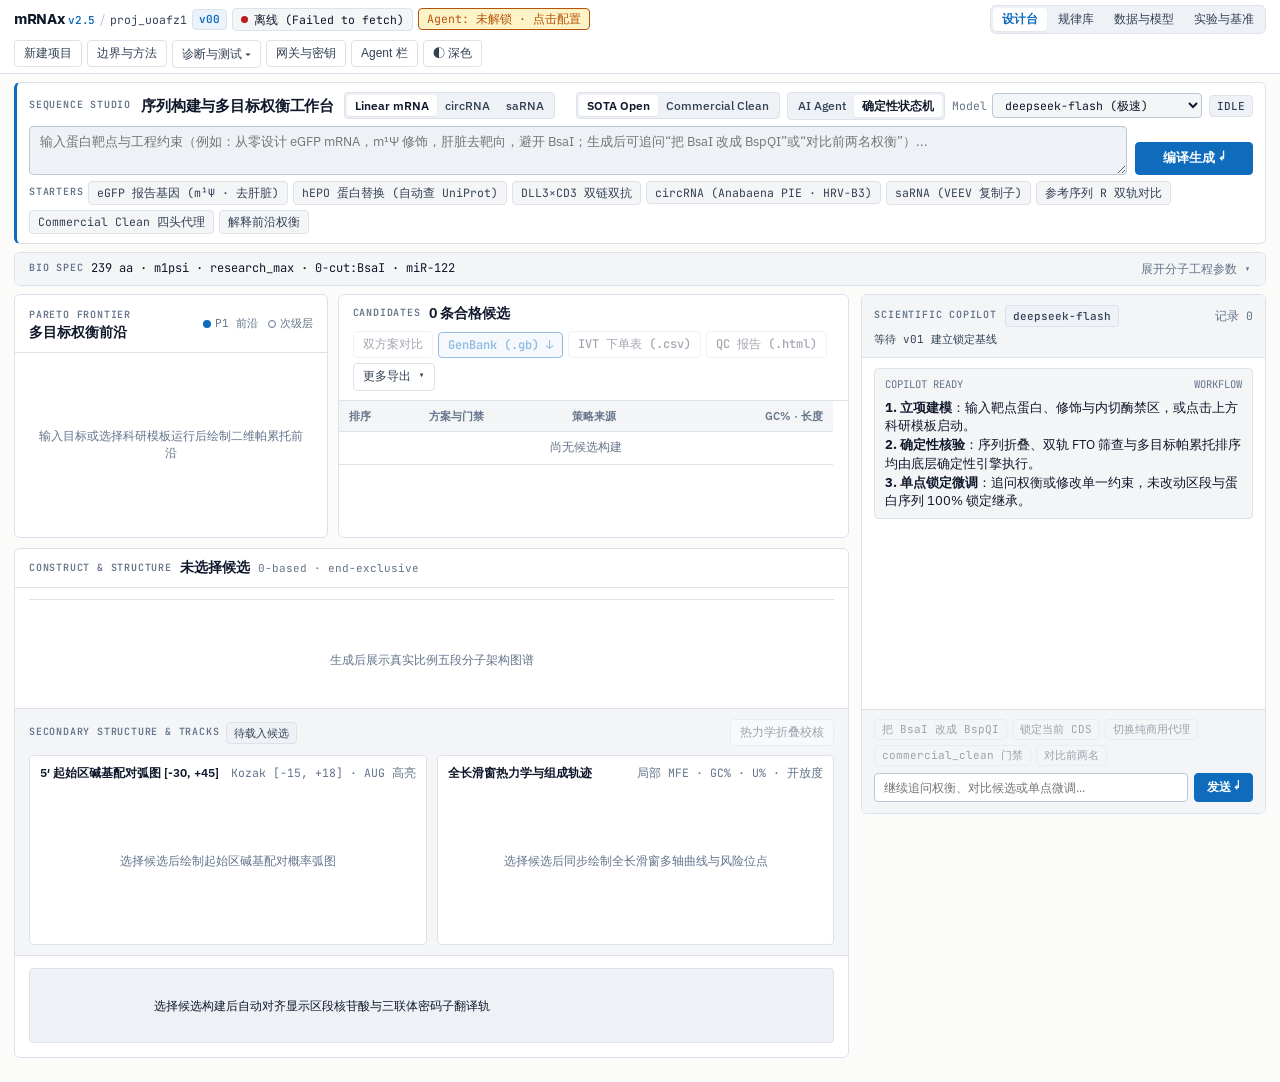
==== commit ef89abbe: "feat(v2.5): close Gate A Round-3 backend invariants and ship Wave 3 Swiss Bio-CAD WebUI" ====
--- a/web/index.html
+++ b/web/index.html
@@ -3,20 +3,20 @@
   <head>
     <meta charset="utf-8" />
     <meta name="viewport" content="width=device-width, initial-scale=1" />
-    <title>mRNAx v2 · AI-Native Sequence &amp; Pareto Bio-CAD</title>
+    <title>mRNAx v2.5 · RNA Sequence &amp; Structure Workbench</title>
     <link rel="preconnect" href="https://fonts.googleapis.com" />
     <link rel="preconnect" href="https://fonts.gstatic.com" crossorigin />
     <link
-      href="https://fonts.googleapis.com/css2?family=IBM+Plex+Mono:wght@400;500;600&family=IBM+Plex+Sans:wght@400;500;600;700&display=swap"
+      href="https://fonts.googleapis.com/css2?family=IBM+Plex+Mono:wght@400;500;600&family=IBM+Plex+Sans:wght@400;500;600;700&family=JetBrains+Mono:wght@400;500;600&display=swap"
       rel="stylesheet"
     />
-    <link rel="stylesheet" href="./styles.css?v=2.1.0" />
+    <link rel="stylesheet" href="./styles.css?v=2.5.0" />
   </head>
   <body>
-    <!-- Compact Single-Row Top Bar -->
+    <!-- Swiss-Grid Top Navigation & Session Status Bar -->
     <header class="top-bar">
       <div class="top-left">
-        <span class="wordmark">mRNAx <span class="ver-tag">v2</span></span>
+        <span class="wordmark">mRNAx <span class="ver-tag">v2.5</span></span>
         <span class="sep-slash">/</span>
         <span class="mono meta-id" id="txt-project-id">proj_init</span>
         <span class="rev-pill mono" id="badge-active-rev">v00</span>
@@ -24,18 +24,65 @@
           <span class="dot" id="dot-gateway"></span>
           <span class="mono" id="txt-gateway">连接中...</span>
         </span>
-        <button type="button" class="auth-pill mono warn" id="pill-agent-auth" title="配置 Agent 访问令牌或个人 API Key">
+        <button
+          type="button"
+          class="auth-pill mono warn"
+          id="pill-agent-auth"
+          title="配置 Agent 访问令牌或个人 API Key"
+        >
           Agent: 未解锁 · 点击配置
         </button>
         <span class="mono meta-muted hide-sm" id="pill-engine">Engine: —</span>
       </div>
 
+      <nav class="primary-nav" id="primary-nav-tabs" aria-label="主工作台视图切换">
+        <button
+          type="button"
+          class="nav-tab active"
+          id="tab-btn-studio"
+          data-tab="studio"
+          aria-pressed="true"
+        >
+          设计台
+        </button>
+        <button
+          type="button"
+          class="nav-tab"
+          id="tab-btn-rules"
+          data-tab="rules"
+          aria-pressed="false"
+        >
+          规律库
+        </button>
+        <button
+          type="button"
+          class="nav-tab"
+          id="tab-btn-data"
+          data-tab="data-hub"
+          aria-pressed="false"
+        >
+          数据与模型
+        </button>
+        <button
+          type="button"
+          class="nav-tab"
+          id="tab-btn-benchmarks"
+          data-tab="benchmarks"
+          aria-pressed="false"
+        >
+          实验与基准
+        </button>
+      </nav>
+
       <div class="top-right">
         <button type="button" class="btn-ghost" id="btn-new-session">新建项目</button>
+        <button type="button" class="btn-ghost" id="btn-open-boundaries">
+          边界与方法 <span class="mono count-chip" id="badge-boundary-count" hidden>0</span>
+        </button>
 
         <details class="dropdown-menu" id="diag-menu">
           <summary class="btn-ghost">诊断与测试 ▾</summary>
-          <div class="dropdown-panel">
+          <div class="dropdown-panel dropdown-right">
             <button type="button" class="menu-item" id="btn-run-selftest">
               运行 6/6 全链路实时自测
             </button>
@@ -67,340 +114,835 @@
           type="button"
           class="btn-theme"
           id="btn-theme-toggle"
-          aria-label="切换日光蓝白与哑光石墨深色主题"
+          aria-label="切换浅色与深色科研主题"
         >
-          <span id="txt-theme-label">◐ 石墨深色</span>
+          <span id="txt-theme-label">◐ 深色</span>
         </button>
       </div>
     </header>
 
     <main class="workspace" id="workspace-root">
-      <!-- B-Primary AI-Native Hero Command Bar -->
-      <section class="panel-surface hero-agent-bar" aria-label="AI-Native 设计指令台">
-        <div class="hero-top-row">
-          <div class="hero-title-group">
-            <span class="sec-kicker">DESIGN AGENT</span>
-            <h1 class="hero-title">自然语言智能体设计台</h1>
-          </div>
-
-          <div class="hero-controls">
-            <div class="seg-tabs engine-switch" role="group" aria-label="执行引擎切换">
-              <button type="button" class="tab engine-opt" data-mode="llm_agent" id="btn-mode-agent">
-                AI Agent
+      <!-- Strictly Scoped Error / Clarification / Auth Banner (Zero Debug Clutter on Normal Runs) -->
+      <section id="banner-notes" class="notice-banner" role="status" aria-live="polite" hidden></section>
+
+      <!-- ===================================================================
+           TAB 1: 设计台 (Design Studio + Structure Workbench + Copilot Rail)
+           =================================================================== -->
+      <div class="tab-view" id="view-studio">
+        <!-- Scientific Command Bar -->
+        <section class="panel-surface hero-agent-bar" aria-label="mRNA 序列与结构设计指令台">
+          <div class="hero-top-row">
+            <div class="hero-title-group">
+              <span class="sec-kicker">SEQUENCE STUDIO</span>
+              <h1 class="hero-title">序列构建与多目标权衡工作台</h1>
+              <div class="seg-tabs modality-switch" id="modality-switch" role="group" aria-label="RNA 模态切换">
+                <button type="button" class="tab modality-opt active" data-modality="linear_mrna">
+                  Linear mRNA
+                </button>
+                <button type="button" class="tab modality-opt" data-modality="circrna">
+                  circRNA
+                </button>
+                <button type="button" class="tab modality-opt" data-modality="sarna">
+                  saRNA
+                </button>
+              </div>
+            </div>
+
+            <div class="hero-controls">
+              <div class="seg-tabs track-switch" id="track-switch" role="group" aria-label="评估与合规轨道切换">
+                <button type="button" class="tab track-opt active" data-track="research_max">
+                  SOTA Open
+                </button>
+                <button type="button" class="tab track-opt" data-track="commercial_clean">
+                  Commercial Clean
+                </button>
+              </div>
+
+              <div class="seg-tabs engine-switch" role="group" aria-label="执行引擎切换">
+                <button type="button" class="tab engine-opt" data-mode="llm_agent" id="btn-mode-agent">
+                  AI Agent
+                </button>
+                <button type="button" class="tab engine-opt active" data-mode="deterministic" id="btn-mode-det">
+                  确定性状态机
+                </button>
+              </div>
+
+              <label class="inline-model-wrap mono" aria-label="Agent 模型选择">
+                <span class="meta-muted">Model</span>
+                <select id="sel-llm-model" class="ctrl-select ctrl-select-compact mono">
+                  <option value="deepseek-flash" selected>deepseek-flash (极速)</option>
+                  <option value="deepseek-v4-pro">deepseek-v4-pro (深度推理)</option>
+                </select>
+              </label>
+
+              <span class="badge mono" id="badge-outcome">IDLE</span>
+            </div>
+          </div>
+
+          <div class="hero-composer-row">
+            <textarea
+              id="input-utterance"
+              class="hero-textarea"
+              rows="2"
+              aria-label="自然语言设计指令或单字段微调"
+              placeholder="输入蛋白靶点与工程约束（例如：从零设计 eGFP mRNA，m¹Ψ 修饰，肝脏去靶向，避开 BsaI；生成后可追问“把 BsaI 改成 BspQI”或“对比前两名权衡”）..."
+            ></textarea>
+            <button type="button" class="btn-primary hero-send-btn" id="btn-send-turn">
+              编译生成 ↵
+            </button>
+          </div>
+
+          <div class="hero-starters" role="group" aria-label="快速科研任务模板">
+            <span class="sec-kicker">STARTERS</span>
+            <button type="button" class="chip mono starter-chip" id="starter-egfp">
+              eGFP 报告基因 (m¹Ψ · 去肝脏)
+            </button>
+            <button type="button" class="chip mono starter-chip" id="starter-hepo">
+              hEPO 蛋白替换 (自动查 UniProt)
+            </button>
+            <button type="button" class="chip mono starter-chip" id="starter-dll3">
+              DLL3×CD3 双链双抗
+            </button>
+            <button type="button" class="chip mono starter-chip" id="starter-circ">
+              circRNA (Anabaena PIE · HRV-B3)
+            </button>
+            <button type="button" class="chip mono starter-chip" id="starter-sarna">
+              saRNA (VEEV 复制子)
+            </button>
+            <button type="button" class="chip mono starter-chip" id="starter-ref-r">
+              参考序列 R 双轨对比
+            </button>
+            <button type="button" class="chip mono starter-chip" id="starter-commercial">
+              Commercial Clean 四头代理
+            </button>
+            <button type="button" class="chip mono starter-chip" id="starter-tradeoffs">
+              解释前沿权衡
+            </button>
+          </div>
+        </section>
+
+        <!-- Collapsible Bio-CAD Parameter Tray -->
+        <details class="setup-fold" id="setup-fold">
+          <summary class="setup-summary">
+            <div class="setup-summary-left">
+              <span class="sec-kicker">BIO SPEC</span>
+              <span class="mono" id="setup-collapsed-summary">
+                239 aa · m1psi · research_max · 0-cut:BsaI · miR-122
+              </span>
+            </div>
+            <span class="setup-toggle-hint mono">展开分子工程参数 ▾</span>
+          </summary>
+
+          <div class="setup-grid">
+            <!-- Column 1: Target Protein & Entry Mode -->
+            <div class="setup-col">
+              <div class="col-head">
+                <div class="seg-tabs" role="tablist" aria-label="设计入口">
+                  <button type="button" class="tab active" data-entry="protein_only">
+                    入口一 · 仅蛋白
+                  </button>
+                  <button type="button" class="tab" data-entry="with_r">
+                    入口二 · 蛋白 + 参考 R
+                  </button>
+                </div>
+                <span class="badge mono" id="badge-aa-len">239 aa · M✓</span>
+              </div>
+
+              <textarea
+                id="input-protein"
+                class="seq-textarea mono"
+                rows="3"
+                aria-label="目标氨基酸序列"
+                spellcheck="false"
+              ></textarea>
+
+              <div id="box-ref-r" class="ref-r-strip mono" hidden>
+                <span class="kicker-inline">REF R:</span>
+                <span id="txt-ref-r-preview">加载预设参考构建 R...</span>
+              </div>
+            </div>
+
+            <!-- Column 2: Chemistry, Track, Modality Scaffold & Restriction Enzymes -->
+            <div class="setup-col">
+              <div class="field-row-2">
+                <label class="field-lbl">
+                  <span>尿苷化学修饰</span>
+                  <select id="sel-chemistry" class="ctrl-select">
+                    <option value="m1psi" selected>m¹Ψ (N1-甲基假尿苷)</option>
+                    <option value="5mou">5moU (5-甲氧基尿苷)</option>
+                    <option value="pseudouridine">Ψ (假尿苷)</option>
+                    <option value="unmodified_u">U (未修饰尿苷)</option>
+                  </select>
+                </label>
+
+                <label class="field-lbl">
+                  <span>合规与评估轨道</span>
+                  <select id="sel-profile" class="ctrl-select">
+                    <option value="research_max" selected>research_max (SOTA Open)</option>
+                    <option value="commercial_clean">commercial_clean (商用洁净)</option>
+                  </select>
+                </label>
+              </div>
+
+              <div class="field-row-2">
+                <label class="field-lbl">
+                  <span>模态骨架模板</span>
+                  <select id="sel-scaffold" class="ctrl-select mono">
+                    <option value="cap1_hba1_aes_mt_a30l70" selected>Cap1 · HBA1/AES-mtRNR1 · A30L70</option>
+                    <option value="cap1_minimal_structured_3utr">Cap1 · 极简高开放 5′UTR · HBB 3′UTR</option>
+                    <option value="circ_anabaena_hrvb3">circRNA · Anabaena PIE · HRV-B3 IRES</option>
+                    <option value="circ_anabaena_cvb3">circRNA · Anabaena PIE · CVB3 IRES</option>
+                    <option value="sarna_veev_tc83">saRNA · VEEV TC-83 nsP1-4 · 26S SGP</option>
+                  </select>
+                </label>
+
+                <label class="field-lbl">
+                  <span>组织 miRNA 去靶向盒</span>
+                  <select id="sel-detarget-tissue" class="ctrl-select mono">
+                    <option value="liver_mir122" selected>肝脏去靶向 · hsa-miR-122-5p</option>
+                    <option value="hematopoietic_mir142">免疫/髓系去靶向 · hsa-miR-142-3p</option>
+                    <option value="cardiomyocyte_mir1">心肌去靶向 · hsa-miR-1-3p</option>
+                    <option value="endothelial_mir126">内皮去靶向 · hsa-miR-126-3p</option>
+                    <option value="none">不插入组织去靶向盒</option>
+                  </select>
+                </label>
+              </div>
+
+              <div class="field-lbl">
+                <span>线性化内切酶禁区 (0 cuts)</span>
+                <div class="chip-group" id="enzyme-chips" role="group" aria-label="禁用内切酶">
+                  <button type="button" class="chip selected mono" data-enz="BsaI">BsaI</button>
+                  <button type="button" class="chip mono" data-enz="BspQI">BspQI</button>
+                  <button type="button" class="chip mono" data-enz="BsmBI">BsmBI</button>
+                  <button type="button" class="chip mono" data-enz="SapI">SapI</button>
+                  <button type="button" class="chip mono" data-enz="EcoRI">EcoRI</button>
+                </div>
+              </div>
+            </div>
+
+            <!-- Column 3: Execution Engine & Direct Form Compile CTA -->
+            <div class="setup-col setup-col-cta">
+              <label class="field-lbl">
+                <span>编译引擎</span>
+                <select id="sel-exec-mode" class="ctrl-select">
+                  <option value="deterministic" selected>确定性状态机 (零延迟)</option>
+                  <option value="llm_agent">LLM Agent 工具编排</option>
+                </select>
+              </label>
+
+              <div class="check-group">
+                <label class="chk-row">
+                  <input type="checkbox" id="chk-detarget-liver" checked />
+                  <span>启用 3′UTR hsa-miR-122 肝脏去靶向盒</span>
+                </label>
+                <label class="chk-row">
+                  <input type="checkbox" id="chk-late-signal" />
+                  <span>优先 48h 后期持续表达目标</span>
+                </label>
+              </div>
+
+              <button type="button" class="btn-primary" id="btn-submit-initial">
+                按表单直接编译
               </button>
-              <button type="button" class="tab engine-opt active" data-mode="deterministic" id="btn-mode-det">
-                确定性状态机
-              </button>
-            </div>
-
-            <label class="inline-model-wrap mono" aria-label="Agent 模型选择">
-              <span class="meta-muted">Model</span>
-              <select id="sel-llm-model" class="ctrl-select ctrl-select-compact mono">
-                <option value="deepseek-flash" selected>deepseek-flash (极速)</option>
-                <option value="deepseek-v4-pro">deepseek-v4-pro (深度推理)</option>
+            </div>
+          </div>
+        </details>
+
+        <!-- Two-Column Studio Grid: Left Bio-CAD + Right Sticky Copilot -->
+        <div class="studio-grid" id="studio-grid">
+          <div class="cad-column">
+            <!-- Revision Ledger & Same-Scale v01/v02 Track Comparison -->
+            <section id="revision-ledger" class="panel-surface ledger-panel" hidden>
+              <div class="ledger-header">
+                <div class="ledger-title-group">
+                  <span class="sec-kicker">REVISION DIFF</span>
+                  <span class="mono ledger-ver" id="ledger-ver-span">v01 → v02</span>
+                  <span class="ledger-delta mono" id="ledger-delta-summary"></span>
+                </div>
+                <div class="ledger-locks mono" id="ledger-locks-bar"></div>
+              </div>
+              <div class="dual-scale-tracks" id="dual-scale-tracks"></div>
+            </section>
+
+            <!-- Upper Stage: 2D Pareto Frontier + Candidate Matrix -->
+            <section class="pareto-stage">
+              <div class="panel-surface pareto-plot-box">
+                <div class="panel-head">
+                  <div>
+                    <span class="sec-kicker">PARETO FRONTIER</span>
+                    <h2 class="panel-title" id="pareto-plot-title">多目标权衡前沿</h2>
+                  </div>
+                  <div class="pareto-head-controls">
+                    <select
+                      id="sel-pareto-axes"
+                      class="ctrl-select ctrl-select-compact mono"
+                      aria-label="帕累托双轴指标切换"
+                      hidden
+                    ></select>
+                    <div class="plot-legend mono">
+                      <span><i class="lg-dot p1"></i>P1 前沿</span>
+                      <span><i class="lg-dot dom"></i>次级层</span>
+                    </div>
+                  </div>
+                </div>
+                <div class="svg-wrap" id="pareto-svg-wrap">
+                  <div class="empty-hint mono">输入目标或选择科研模板运行后绘制二维帕累托前沿</div>
+                </div>
+              </div>
+
+              <div class="panel-surface candidate-table-box">
+                <div class="panel-head">
+                  <div class="panel-head-left">
+                    <span class="sec-kicker">CANDIDATES</span>
+                    <h2 class="panel-title" id="txt-cand-count">0 条合格候选</h2>
+                  </div>
+
+                  <div class="export-bar">
+                    <button type="button" class="btn-ghost mono" id="btn-compare-selected" disabled>
+                      双方案对比
+                    </button>
+                    <button type="button" class="btn-export-main mono" id="btn-dl-gb" disabled>
+                      GenBank (.gb) ↓
+                    </button>
+                    <button type="button" class="btn-ghost mono" id="btn-dl-ivt" disabled>
+                      IVT 下单表 (.csv)
+                    </button>
+                    <button type="button" class="btn-ghost mono" id="btn-dl-dossier" disabled>
+                      QC 报告 (.html)
+                    </button>
+                    <details class="dropdown-menu" id="export-more-menu">
+                      <summary class="btn-ghost mono">更多导出 ▾</summary>
+                      <div class="dropdown-panel dropdown-right">
+                        <button type="button" class="menu-item mono" id="btn-dl-rna" disabled>
+                          full_rna.fasta
+                        </button>
+                        <button type="button" class="menu-item mono" id="btn-dl-cds" disabled>
+                          cds_only.fasta
+                        </button>
+                        <button type="button" class="menu-item mono" id="btn-dl-meta" disabled>
+                          chemistry_metadata.json
+                        </button>
+                        <hr class="menu-hr" />
+                        <button type="button" class="menu-item mono" id="btn-copy-cli" disabled>
+                          复制 CLI 重放命令
+                        </button>
+                      </div>
+                    </details>
+                  </div>
+                </div>
+
+                <div class="table-scroll">
+                  <table class="data-table" id="cand-table">
+                    <thead>
+                      <tr id="cand-thead-row">
+                        <th tabindex="0" data-sort="rank">排序</th>
+                        <th tabindex="0" data-sort="id">方案与门禁</th>
+                        <th>策略来源</th>
+                        <th tabindex="0" data-sort="gc" class="num-col">GC% · 长度</th>
+                      </tr>
+                    </thead>
+                    <tbody id="cand-tbody">
+                      <tr>
+                        <td colspan="4" class="empty-cell mono">尚无候选构建</td>
+                      </tr>
+                    </tbody>
+                  </table>
+                </div>
+              </div>
+            </section>
+
+            <!-- Construct Architecture Map + 2D Base-Pair Arc & Sliding-Window Structure Tracks -->
+            <section class="panel-surface construct-cad-panel">
+              <div class="panel-head">
+                <div class="cad-title-row">
+                  <span class="sec-kicker">CONSTRUCT &amp; STRUCTURE</span>
+                  <h2 class="panel-title mono" id="txt-selected-bundle">未选择候选</h2>
+                  <span class="mono coord-note">0-based · end-exclusive</span>
+                </div>
+                <div class="cad-head-actions">
+                  <label id="chain-picker" class="inline-chain-picker mono" hidden>
+                    分子
+                    <select id="inspect-chain" class="ctrl-select ctrl-select-compact mono"></select>
+                  </label>
+                  <div class="enzyme-rail mono" id="enzyme-clearance-rail"></div>
+                </div>
+              </div>
+
+              <div class="map-canvas" id="map-canvas">
+                <div class="ruler-row mono" id="ruler-row"></div>
+                <div class="prop-track-wrap" id="prop-track-wrap">
+                  <div class="empty-hint mono">生成后展示真实比例五段分子架构图谱</div>
+                </div>
+                <div class="seg-cards-row" id="seg-bar"></div>
+              </div>
+
+              <!-- 2D Base-Pair Arc Diagram & Synchronized Sliding-Window Profile -->
+              <div class="structure-workbench" id="structure-workbench">
+                <div class="structure-head">
+                  <div class="structure-head-left">
+                    <span class="sec-kicker">SECONDARY STRUCTURE &amp; TRACKS</span>
+                    <span class="badge mono" id="structure-source-badge">待载入候选</span>
+                  </div>
+                  <div class="structure-head-right">
+                    <div class="structure-kpi-strip mono" id="structure-kpi-strip"></div>
+                    <button type="button" class="btn-ghost mono" id="btn-analyze-structure" disabled>
+                      热力学折叠校核
+                    </button>
+                  </div>
+                </div>
+
+                <div class="structure-plots-grid">
+                  <div class="structure-subpanel">
+                    <div class="subpanel-title-row">
+                      <span class="subpanel-title">5′ 起始区碱基配对弧图 [-30, +45]</span>
+                      <span class="mono meta-muted">Kozak [-15, +18] · AUG 高亮</span>
+                    </div>
+                    <div class="arc-svg-box" id="structure-arc-svg-wrap">
+                      <div class="empty-hint mono">选择候选后绘制起始区碱基配对概率弧图</div>
+                    </div>
+                  </div>
+
+                  <div class="structure-subpanel">
+                    <div class="subpanel-title-row">
+                      <span class="subpanel-title">全长滑窗热力学与组成轨迹</span>
+                      <span class="mono meta-muted">局部 MFE · GC% · U% · 开放度</span>
+                    </div>
+                    <div class="track-svg-box" id="structure-track-svg-wrap">
+                      <div class="empty-hint mono">选择候选后同步绘制全长滑窗多轴曲线与风险位点</div>
+                    </div>
+                  </div>
+                </div>
+
+                <div class="motif-pins-strip mono" id="motif-pins-strip" hidden></div>
+              </div>
+
+              <div class="codon-inspector mono" id="seg-inspector">
+                选择候选构建后自动对齐显示区段核苷酸与三联体密码子翻译轨
+              </div>
+            </section>
+          </div>
+
+          <!-- Right Sticky Scientific Copilot Rail -->
+          <aside class="panel-surface agent-rail" id="agent-rail" aria-label="Agent Copilot 实时对话与迭代栏">
+            <div class="rail-head">
+              <div class="rail-head-top">
+                <div class="rail-title-group">
+                  <span class="sec-kicker">SCIENTIFIC COPILOT</span>
+                  <span class="badge mono" id="rail-model-pill">deepseek-flash</span>
+                </div>
+                <span class="mono meta-muted">记录 <span id="txt-log-count">0</span></span>
+              </div>
+              <div class="intent-lineage mono" id="intent-lineage-bar">等待 v01 建立锁定基线</div>
+            </div>
+
+            <div class="chat-stream rail-chat-stream" id="chat-stream"></div>
+
+            <div class="rail-footer">
+              <div class="quick-actions rail-quick-actions">
+                <button type="button" class="chip mono" id="quick-refine-bspqi" disabled>
+                  把 BsaI 改成 BspQI
+                </button>
+                <button type="button" class="chip mono" id="quick-refine-lock-cds" disabled>
+                  锁定当前 CDS
+                </button>
+                <button type="button" class="chip mono" id="quick-refine-m15-surrogate" disabled>
+                  切换纯商用代理
+                </button>
+                <button type="button" class="chip mono" id="quick-refine-commercial" disabled>
+                  commercial_clean 门禁
+                </button>
+                <button type="button" class="chip mono" id="quick-ask-tradeoffs" disabled>
+                  对比前两名
+                </button>
+              </div>
+
+              <div class="rail-composer-row">
+                <input
+                  type="text"
+                  id="agent-rail-input"
+                  class="refine-input"
+                  aria-label="在侧栏向 Agent 追问或微调"
+                  placeholder="继续追问权衡、对比候选或单点微调..."
+                />
+                <button type="button" class="btn-primary btn-compact" id="btn-agent-rail-send">
+                  发送 ↵
+                </button>
+              </div>
+            </div>
+          </aside>
+        </div>
+      </div>
+
+      <!-- ===================================================================
+           TAB 2: 规律库 (Scientific Rules Atlas v2.0 & Literature Explorer)
+           =================================================================== -->
+      <div class="tab-view" id="view-rules" hidden>
+        <section class="panel-surface subview-hero">
+          <div class="subview-hero-head">
+            <div>
+              <span class="sec-kicker">SCIENTIFIC RULEBOOK V2.0</span>
+              <h1 class="hero-title">mRNA 定量序列工程规律图谱与文献溯源</h1>
+              <p class="subview-desc">
+                严格执行实验室谱系与底层数据集去重：跨实验室实证（Cross-Lab Verified）要求至少 2 个独立湿实验谱系且方向一致；计算代理输出绝不计作生物复现。
+              </p>
+            </div>
+            <div class="kpi-row mono" id="rules-summary-strip"></div>
+          </div>
+
+          <div class="filter-bar">
+            <label class="field-lbl">
+              <span>模态筛选</span>
+              <select id="rules-filter-modality" class="ctrl-select mono">
+                <option value="">全部模态 (All)</option>
+                <option value="linear_mrna">Linear mRNA</option>
+                <option value="circrna">circRNA</option>
+                <option value="sarna">saRNA</option>
               </select>
             </label>
 
-            <span class="badge mono" id="badge-outcome">IDLE</span>
-          </div>
-        </div>
-
-        <div class="hero-composer-row">
-          <textarea
-            id="input-utterance"
-            class="hero-textarea"
-            rows="2"
-            aria-label="自然语言设计指令或单字段微调"
-            placeholder="用自然语言描述 mRNA 设计目标或迭代微调（例如：从零设计 eGFP mRNA，m¹Ψ 修饰，肝脏去靶向，避开 BsaI；生成后可直接追问“把 BsaI 改成 BspQI”或“解释前两条权衡”）..."
-          ></textarea>
-          <button type="button" class="btn-primary hero-send-btn" id="btn-send-turn">
-            编译生成 ↵
-          </button>
-        </div>
-
-        <div class="hero-starters" role="group" aria-label="快速科研任务模板">
-          <span class="sec-kicker">STARTERS</span>
-          <button type="button" class="chip mono starter-chip" id="starter-egfp">
-            设计 eGFP (m¹Ψ · 去肝脏 · 0-cut BsaI)
-          </button>
-          <button type="button" class="chip mono starter-chip" id="starter-ref-r">
-            参考 R 双轨对比 (最小改动 A vs 探索 B)
-          </button>
-          <button type="button" class="chip mono starter-chip" id="starter-commercial">
-            纯商用四头代理 (commercial_clean)
-          </button>
-          <button type="button" class="chip mono starter-chip" id="starter-tradeoffs">
-            解释当前候选权衡
-          </button>
-        </div>
-      </section>
-
-      <!-- Collapsible Bio-CAD Parameter Tray (Collapsed by default in B-Primary layout) -->
-      <details class="setup-fold" id="setup-fold">
-        <summary class="setup-summary">
-          <div class="setup-summary-left">
-            <span class="sec-kicker">BIO SPEC</span>
-            <span class="mono" id="setup-collapsed-summary">
-              eGFP · 239 aa · m1psi · research_max · 0-cut:BsaI · miR-122
-            </span>
-          </div>
-          <span class="setup-toggle-hint mono">展开生物参数台 ▾</span>
-        </summary>
-
-        <div class="setup-grid">
-          <!-- Column 1: Target Protein & Entry Mode -->
-          <div class="setup-col">
-            <div class="col-head">
-              <div class="seg-tabs" role="tablist" aria-label="设计入口">
-                <button type="button" class="tab active" data-entry="protein_only">
-                  入口一 · 仅蛋白
-                </button>
-                <button type="button" class="tab" data-entry="with_r">
-                  入口二 · 蛋白 + 参考 R
-                </button>
-              </div>
-              <span class="badge mono" id="badge-aa-len">239 aa · M✓</span>
-            </div>
-
-            <textarea
-              id="input-protein"
-              class="seq-textarea mono"
-              rows="3"
-              aria-label="目标氨基酸序列"
-              spellcheck="false"
-            ></textarea>
-
-            <div id="box-ref-r" class="ref-r-strip mono" hidden>
-              <span class="kicker-inline">REF R:</span>
-              <span id="txt-ref-r-preview">加载预设参考构建 R...</span>
-            </div>
-          </div>
-
-          <!-- Column 2: Chemistry, Track & Linearization Enzymes -->
-          <div class="setup-col">
-            <div class="field-row-2">
-              <label class="field-lbl">
-                <span>尿苷化学修饰</span>
-                <select id="sel-chemistry" class="ctrl-select">
-                  <option value="m1psi" selected>m¹Ψ (N1-甲基假尿苷)</option>
-                  <option value="5mou">5moU (5-甲氧基尿苷)</option>
-                  <option value="pseudouridine">Ψ (假尿苷)</option>
-                  <option value="unmodified_u">U (未修饰尿苷)</option>
-                </select>
-              </label>
-
-              <label class="field-lbl">
-                <span>合规档位</span>
-                <select id="sel-profile" class="ctrl-select">
-                  <option value="research_max" selected>research_max (含 ViennaRNA)</option>
-                  <option value="commercial_clean">commercial_clean (纯商用洁净)</option>
-                </select>
-              </label>
-            </div>
-
-            <div class="field-lbl">
-              <span>线性化内切酶禁区 (0 cuts)</span>
-              <div class="chip-group" id="enzyme-chips" role="group" aria-label="禁用内切酶">
-                <button type="button" class="chip selected mono" data-enz="BsaI">BsaI</button>
-                <button type="button" class="chip mono" data-enz="BspQI">BspQI</button>
-                <button type="button" class="chip mono" data-enz="BsmBI">BsmBI</button>
-                <button type="button" class="chip mono" data-enz="SapI">SapI</button>
-                <button type="button" class="chip mono" data-enz="EcoRI">EcoRI</button>
-              </div>
-            </div>
-          </div>
-
-          <!-- Column 3: Modules, Execution Engine & Direct Form Compile CTA -->
-          <div class="setup-col setup-col-cta">
             <label class="field-lbl">
-              <span>编译引擎</span>
-              <select id="sel-exec-mode" class="ctrl-select">
-                <option value="deterministic" selected>确定性状态机 (零延迟)</option>
-                <option value="llm_agent">LLM Agent 工具编排</option>
+              <span>分子区段</span>
+              <select id="rules-filter-region" class="ctrl-select mono">
+                <option value="">全部区段 (All)</option>
+                <option value="5'UTR">5′UTR</option>
+                <option value="CDS">CDS</option>
+                <option value="3'UTR">3′UTR</option>
+                <option value="Poly(A)">Poly(A)</option>
+                <option value="circRNA">circRNA</option>
+                <option value="saRNA">saRNA</option>
               </select>
             </label>
 
-            <div class="check-group">
-              <label class="chk-row">
-                <input type="checkbox" id="chk-detarget-liver" checked />
-                <span>3′UTR hsa-miR-122 肝脏去靶向盒</span>
-              </label>
-              <label class="chk-row">
-                <input type="checkbox" id="chk-late-signal" />
-                <span>优先 48h 后期持续表达目标</span>
-              </label>
-            </div>
-
-            <button type="button" class="btn-primary" id="btn-submit-initial">
-              按表单直接编译
-            </button>
-          </div>
-        </div>
-      </details>
-
-      <!-- Always-Visible Guardrail / Error / Compliance Banner -->
-      <section id="banner-notes" class="notice-banner" role="status" aria-live="polite" hidden></section>
-
-      <!-- Two-Column A+B Fusion Studio: Left Bio-CAD Canvas + Right Sticky Agent Copilot -->
-      <div class="studio-grid" id="studio-grid">
-        <div class="cad-column">
-          <!-- Revision Ledger & Same-Scale v01/v02 Track Comparison -->
-          <section id="revision-ledger" class="panel-surface ledger-panel" hidden>
-            <div class="ledger-header">
-              <div class="ledger-title-group">
-                <span class="sec-kicker">REVISION DIFF</span>
-                <span class="mono ledger-ver" id="ledger-ver-span">v01 → v02</span>
-                <span class="ledger-delta mono" id="ledger-delta-summary"></span>
-              </div>
-              <div class="ledger-locks mono" id="ledger-locks-bar"></div>
-            </div>
-            <div class="dual-scale-tracks" id="dual-scale-tracks"></div>
+            <label class="field-lbl">
+              <span>证据等级</span>
+              <select id="rules-filter-grade" class="ctrl-select mono">
+                <option value="">全部等级 (All)</option>
+                <option value="cross_lab_verified">跨实验室实证 (cross_lab_verified)</option>
+                <option value="conditional">条件规律 (conditional)</option>
+                <option value="mechanistic_heuristic">机制启发 (mechanistic_heuristic)</option>
+                <option value="debunked_myth">已证伪误区 (debunked_myth)</option>
+              </select>
+            </label>
+
+            <label class="field-lbl filter-search-lbl">
+              <span>关键词检索</span>
+              <input
+                type="search"
+                id="rules-filter-q"
+                class="ctrl-input"
+                placeholder="搜索 uAUG, Kozak, m1Psi, CAI, IRES, Poly(A)..."
+              />
+            </label>
+
+            <label class="chk-row filter-chk">
+              <input type="checkbox" id="rules-chk-debunked" checked />
+              <span>显示已证伪误区</span>
+            </label>
+
+            <button type="button" class="btn-ghost mono" id="btn-rules-refresh">刷新检索</button>
+          </div>
+        </section>
+
+        <div class="rules-cards-grid" id="rules-list"></div>
+
+        <!-- Clean-Room Literature & Clinical Trial Live Explorer -->
+        <section class="panel-surface subview-section">
+          <div class="panel-head">
+            <div>
+              <span class="sec-kicker">CLEAN-ROOM LITERATURE &amp; TRIALS</span>
+              <h2 class="panel-title">EuropePMC 开放获取许可防火墙与 ClinicalTrials.gov 检索</h2>
+            </div>
+            <div class="inline-search-bar">
+              <input
+                type="search"
+                id="rules-lit-query"
+                class="ctrl-input mono"
+                value="m1Psi ribosomal frameshifting"
+                aria-label="文献与临床试验检索词"
+                placeholder="输入关键词、PMID、DOI 或靶点..."
+              />
+              <button type="button" class="btn-primary btn-compact" id="btn-rules-lit-search">
+                检索文献与临床
+              </button>
+            </div>
+          </div>
+          <div class="subview-body" id="rules-lit-results">
+            <div class="empty-hint mono">输入关键词可查询经 CC-BY-4.0 / CC0 许可防火墙核验的文献及注册临床试验</div>
+          </div>
+        </section>
+      </div>
+
+      <!-- ===================================================================
+           TAB 3: 数据与模型 (Data Hub, OOD Scorecard, Atlas & Live Bio-APIs)
+           =================================================================== -->
+      <div class="tab-view" id="view-data-hub" hidden>
+        <section class="panel-surface subview-hero">
+          <div class="subview-hero-head">
+            <div>
+              <span class="sec-kicker">DATA HUB &amp; MODEL SCORECARD</span>
+              <h1 class="hero-title">三层洁净室数据资产中心、在线蛋白解析与代理模型评测卡</h1>
+              <p class="subview-desc">
+                代码、模型权重与训练/评测数据集三层许可独立审计；在线聚合 UniProt、AlphaFold DB、HPA、GTEx、EuropePMC 与 ClinicalTrials.gov 官方接口。
+              </p>
+            </div>
+            <div class="kpi-row mono" id="dh-summary-strip"></div>
+          </div>
+        </section>
+
+        <!-- Live Target Protein & Literature Quick Lookup -->
+        <section class="panel-surface subview-section">
+          <div class="panel-head">
+            <div>
+              <span class="sec-kicker">LIVE TARGET RESOLVER</span>
+              <h2 class="panel-title">靶点蛋白序列、信号肽拓扑与临床先例实时查询</h2>
+            </div>
+            <div class="inline-search-bar">
+              <input
+                type="search"
+                id="dh-target-query"
+                class="ctrl-input mono"
+                value="EPO"
+                aria-label="靶点基因名或 UniProt 编号"
+                placeholder="输入基因符号或 UniProt 编号 (EPO, FGF21, HER2, Cas9, P01588)..."
+              />
+              <button type="button" class="btn-primary btn-compact" id="btn-resolve-target">
+                解析靶点
+              </button>
+            </div>
+          </div>
+          <div class="subview-body">
+            <div class="chip-group" style="margin-block-end: 10px;">
+              <span class="sec-kicker" style="align-self: center;">常用靶点：</span>
+              <button type="button" class="chip mono dh-quick-target" data-q="EPO">EPO (P01588)</button>
+              <button type="button" class="chip mono dh-quick-target" data-q="FGF21">FGF21</button>
+              <button type="button" class="chip mono dh-quick-target" data-q="ERBB2">HER2 / ERBB2</button>
+              <button type="button" class="chip mono dh-quick-target" data-q="DLL3">DLL3 (Q9NYJ7)</button>
+              <button type="button" class="chip mono dh-quick-target" data-q="EGFP">eGFP</button>
+            </div>
+            <div id="dh-target-result" class="resolver-result-box">
+              <div class="empty-hint mono">点击上方靶点或输入基因名解析氨基酸序列，支持一键导入设计台</div>
+            </div>
+          </div>
+        </section>
+
+        <!-- Compiled Engines & Surrogate v2 vs v1 OOD Scorecard -->
+        <div class="two-col-equal">
+          <section class="panel-surface subview-section">
+            <div class="panel-head">
+              <div>
+                <span class="sec-kicker">COMPILED ENGINES</span>
+                <h2 class="panel-title">热力学折叠与序列生成内核状态</h2>
+              </div>
+            </div>
+            <div class="subview-body" id="dh-engines-grid"></div>
           </section>
 
-          <!-- Upper Stage: 2D Pareto Scatter + Sortable Sparkbar Candidate Matrix -->
-          <section class="pareto-stage">
-            <div class="panel-surface pareto-plot-box">
-              <div class="panel-head">
-                <div>
-                  <span class="sec-kicker">PARETO FRONTIER</span>
-                  <h2 class="panel-title" id="pareto-plot-title">多目标权衡前沿</h2>
-                </div>
-                <div class="plot-legend mono">
-                  <span><i class="lg-dot p1"></i>P1 前沿</span>
-                  <span><i class="lg-dot dom"></i>被支配</span>
-                </div>
-              </div>
-              <div class="svg-wrap" id="pareto-svg-wrap">
-                <div class="empty-hint mono">输入需求或点击模板运行后绘制多目标帕累托前沿</div>
-              </div>
-            </div>
-
-            <div class="panel-surface candidate-table-box">
-              <div class="panel-head">
-                <div class="panel-head-left">
-                  <span class="sec-kicker">CANDIDATES</span>
-                  <h2 class="panel-title" id="txt-cand-count">0 条合格候选</h2>
-                </div>
-
-                <div class="export-bar">
-                  <button type="button" class="btn-export-main mono" id="btn-dl-gb" disabled>
-                    GenBank (.gb) ↓
-                  </button>
-                  <details class="dropdown-menu" id="export-more-menu">
-                    <summary class="btn-ghost mono">更多导出 ▾</summary>
-                    <div class="dropdown-panel dropdown-right">
-                      <button type="button" class="menu-item mono" id="btn-dl-rna" disabled>
-                        full_rna.fasta
-                      </button>
-                      <button type="button" class="menu-item mono" id="btn-dl-cds" disabled>
-                        cds_only.fasta
-                      </button>
-                      <button type="button" class="menu-item mono" id="btn-dl-meta" disabled>
-                        chemistry_metadata.json
-                      </button>
-                      <hr class="menu-hr" />
-                      <button type="button" class="menu-item mono" id="btn-copy-cli" disabled>
-                        复制 CLI 重放命令
-                      </button>
-                    </div>
-                  </details>
-                </div>
-              </div>
-
-              <div class="table-scroll">
-                <table class="data-table" id="cand-table">
-                  <thead>
-                    <tr id="cand-thead-row">
-                      <th tabindex="0" data-sort="rank">Rank</th>
-                      <th tabindex="0" data-sort="id">Candidate</th>
-                      <th>Origin</th>
-                      <th tabindex="0" data-sort="gc" class="num-col">GC% · Len</th>
-                    </tr>
-                  </thead>
-                  <tbody id="cand-tbody">
-                    <tr>
-                      <td colspan="4" class="empty-cell mono">尚无候选构建</td>
-                    </tr>
-                  </tbody>
-                </table>
-              </div>
-            </div>
-          </section>
-
-          <!-- Full-Width True-Scale Linear Sequence CAD + Triplet Codon Inspector -->
-          <section class="panel-surface construct-cad-panel">
+          <section class="panel-surface subview-section">
             <div class="panel-head">
-              <div class="cad-title-row">
-                <span class="sec-kicker">CONSTRUCT MAP</span>
-                <h2 class="panel-title mono" id="txt-selected-bundle">未选择候选</h2>
-                <span class="mono coord-note">0-based · end-exclusive</span>
-              </div>
-              <label id="chain-picker" hidden>分子 <select id="inspect-chain" class="ctrl-select mono"></select></label>
-              <div class="enzyme-rail mono" id="enzyme-clearance-rail"></div>
-            </div>
-
-            <div class="map-canvas" id="map-canvas">
-              <div class="ruler-row mono" id="ruler-row"></div>
-              <div class="prop-track-wrap" id="prop-track-wrap">
-                <div class="empty-hint mono">生成后展示五段真实比例分子图谱</div>
-              </div>
-              <div class="seg-cards-row" id="seg-bar"></div>
-            </div>
-
-            <div class="codon-inspector mono" id="seg-inspector">
-              选择候选构建后自动对齐显示区段核苷酸与三联体密码子翻译轨
-            </div>
+              <div>
+                <span class="sec-kicker">OOD SCORECARD</span>
+                <h2 class="panel-title">Surrogate v2 vs v1 跨数据集泛化评测 (Spearman ρ)</h2>
+              </div>
+            </div>
+            <div class="subview-body" id="dh-scorecard-table-wrap"></div>
           </section>
         </div>
 
-        <!-- Right Sticky Scientific Copilot Rail (Always Visible by Default) -->
-        <aside class="panel-surface agent-rail" id="agent-rail" aria-label="Agent Copilot 实时对话与迭代栏">
-          <div class="rail-head">
-            <div class="rail-head-top">
-              <div class="rail-title-group">
-                <span class="sec-kicker">AGENT COPILOT</span>
-                <span class="badge mono" id="rail-model-pill">deepseek-flash</span>
-              </div>
-              <span class="mono meta-muted">记录 <span id="txt-log-count">0</span></span>
-            </div>
-            <div class="intent-lineage mono" id="intent-lineage-bar">等待 v01 建立锁定基线</div>
-          </div>
-
-          <div class="chat-stream rail-chat-stream" id="chat-stream"></div>
-
-          <div class="rail-footer">
-            <div class="quick-actions rail-quick-actions">
-              <button type="button" class="chip mono" id="quick-refine-bspqi" disabled>
-                Δ BsaI → BspQI
+        <!-- Modality Scaffolds & Tissue miRNA Atlas -->
+        <div class="two-col-equal">
+          <section class="panel-surface subview-section">
+            <div class="panel-head">
+              <div>
+                <span class="sec-kicker">MODALITY SCAFFOLDS</span>
+                <h2 class="panel-title">三模态标准分子骨架架构 (Linear / circRNA / saRNA)</h2>
+              </div>
+            </div>
+            <div class="subview-body" id="dh-scaffolds-grid"></div>
+          </section>
+
+          <section class="panel-surface subview-section">
+            <div class="panel-head">
+              <div>
+                <span class="sec-kicker">TISSUE MIRNA ATLAS</span>
+                <h2 class="panel-title">组织特异性内源 miRNA 去靶向开关库</h2>
+              </div>
+            </div>
+            <div class="subview-body" id="dh-mirna-grid"></div>
+          </section>
+        </div>
+
+        <!-- Wet-Lab Dataset Catalog & Federated Bio-APIs -->
+        <section class="panel-surface subview-section">
+          <div class="panel-head">
+            <div>
+              <span class="sec-kicker">WET-LAB BENCHMARK CATALOG</span>
+              <h2 class="panel-title" id="dh-catalog-title">湿实验基准数据集与外部官方生物接口台账</h2>
+            </div>
+            <div class="inline-search-bar">
+              <select id="dh-dataset-filter-track" class="ctrl-select ctrl-select-compact mono" aria-label="许可轨道筛选">
+                <option value="">全部许可轨道</option>
+                <option value="commercial_clean">commercial_clean</option>
+                <option value="commercial_clearance_pending">commercial_clearance_pending</option>
+                <option value="quarantine_reference">quarantine_reference</option>
+              </select>
+              <input
+                type="search"
+                id="dh-dataset-filter-q"
+                class="ctrl-input mono"
+                aria-label="数据集搜索"
+                placeholder="筛选 GEO 编号、化学修饰或读出指标..."
+              />
+            </div>
+          </div>
+          <div class="table-scroll table-scroll-tall">
+            <table class="data-table">
+              <thead>
+                <tr>
+                  <th>资产编号 / 名称</th>
+                  <th>模态 · 区段</th>
+                  <th>化学修饰</th>
+                  <th class="num-col">样本规模</th>
+                  <th>实验读出</th>
+                  <th>三层许可轨道</th>
+                </tr>
+              </thead>
+              <tbody id="dh-datasets-tbody"></tbody>
+            </table>
+          </div>
+        </section>
+      </div>
+
+      <!-- ===================================================================
+           TAB 4: 实验与基准 (Clinical Benchmarks & Wet-Lab Feedback Loop)
+           =================================================================== -->
+      <div class="tab-view" id="view-benchmarks" hidden>
+        <section class="panel-surface subview-hero">
+          <div class="subview-hero-head">
+            <div>
+              <span class="sec-kicker">CLINICAL BENCHMARKS &amp; WET-LAB LOOP</span>
+              <h1 class="hero-title">已获批/临床参考构建横向对比与湿实验双速校准闭环</h1>
+              <p class="subview-desc">
+                将当前设计候选或外源序列与公开临床/标准参考序列逐项对比组成差异，并按样本量门槛（N&lt;6 仅切换锚点、N≥6 解锁项目级校准）回流湿实验读数。
+              </p>
+            </div>
+          </div>
+        </section>
+
+        <!-- Clinical Benchmark Delta Comparator -->
+        <section class="panel-surface subview-section">
+          <div class="panel-head">
+            <div>
+              <span class="sec-kicker">CLINICAL BENCHMARK COMPARATOR</span>
+              <h2 class="panel-title">候选构建 vs 公开临床 / 标准参考序列差值分析</h2>
+            </div>
+            <div class="inline-search-bar">
+              <span class="mono meta-muted" id="bench-selected-label">当前源：粘贴或默认测试序列</span>
+              <button type="button" class="btn-primary btn-compact" id="btn-run-clinical-bench">
+                运行临床基准对比
               </button>
-              <button type="button" class="chip mono" id="quick-refine-lock-cds" disabled>
-                锁定当前 CDS
+            </div>
+          </div>
+
+          <div class="subview-body">
+            <div class="bench-controls-grid">
+              <label class="field-lbl">
+                <span>待对比 RNA/DNA 序列（若设计台已选候选，留空将优先对比当前选中候选）</span>
+                <textarea
+                  id="bench-custom-seq"
+                  class="seq-textarea mono"
+                  rows="2"
+                  spellcheck="false"
+                  placeholder="留空默认使用设计台当前选中候选；也可粘贴任意 ACGU/ACGT 序列直接横向对比..."
+                ></textarea>
+              </label>
+
+              <div class="field-row-2">
+                <label class="field-lbl">
+                  <span>模态过滤</span>
+                  <select id="bench-modality" class="ctrl-select mono">
+                    <option value="">自动 / 全部</option>
+                    <option value="linear_mrna">linear_mrna</option>
+                    <option value="circrna">circrna</option>
+                    <option value="sarna">sarna</option>
+                  </select>
+                </label>
+
+                <label class="field-lbl">
+                  <span>化学修饰标记</span>
+                  <select id="bench-chemistry" class="ctrl-select mono">
+                    <option value="m1psi">m¹Ψ (m1psi)</option>
+                    <option value="pseudouridine">Ψ (pseudouridine)</option>
+                    <option value="unmodified_u">U (unmodified_u)</option>
+                  </select>
+                </label>
+              </div>
+            </div>
+
+            <div class="kpi-row mono" id="bench-cand-kpis" style="margin-block: 10px;"></div>
+
+            <div class="table-scroll table-scroll-tall">
+              <table class="data-table">
+                <thead>
+                  <tr>
+                    <th>参考构建 / INN</th>
+                    <th>研发方 · 阶段</th>
+                    <th>模态 · 修饰</th>
+                    <th class="num-col">Δ 全长 GC</th>
+                    <th class="num-col">Δ CDS GC</th>
+                    <th class="num-col">Δ GC3</th>
+                    <th class="num-col">Δ m¹Ψ U4+ 串</th>
+                    <th>序列架构与合规说明</th>
+                  </tr>
+                </thead>
+                <tbody id="bench-delta-tbody"></tbody>
+              </table>
+            </div>
+          </div>
+        </section>
+
+        <!-- Wet-Lab Feedback Ingestion (Dual-Speed Calibration) -->
+        <section class="panel-surface subview-section" id="wetlab-feedback-panel">
+          <div class="panel-head">
+            <div>
+              <span class="sec-kicker">WET-LAB ASSAY INGESTION</span>
+              <h2 class="panel-title">湿实验读数回流与预测-实测一致性散点校核 (ingest_experiment)</h2>
+            </div>
+            <div class="export-bar">
+              <button type="button" class="btn-ghost mono" id="btn-load-sample-wetlab-small">
+                载入小样本示例 (N=4 · 仅切换锚点)
               </button>
-              <button type="button" class="chip mono" id="quick-refine-m15-surrogate" disabled>
-                M1.5 商用四头代理
+              <button type="button" class="btn-ghost mono" id="btn-load-sample-wetlab-cal">
+                载入批次校准示例 (N=8 · 解锁校准)
               </button>
-              <button type="button" class="chip mono" id="quick-refine-commercial" disabled>
-                commercial_clean 门禁
+              <button type="button" class="btn-primary btn-compact" id="btn-parse-wetlab">
+                解析并绘制散点
               </button>
-              <button type="button" class="chip mono" id="quick-ask-tradeoffs" disabled>
-                解释 P1 权衡
-              </button>
-            </div>
-
-            <div class="rail-composer-row">
-              <input
-                type="text"
-                id="agent-rail-input"
-                class="refine-input"
-                aria-label="在侧栏向 Agent 追问或微调"
-                placeholder="继续追问权衡、对比候选或单点微调..."
-              />
-              <button type="button" class="btn-primary btn-compact" id="btn-agent-rail-send">
-                发送 ↵
-              </button>
-            </div>
-          </div>
-        </aside>
+            </div>
+          </div>
+
+          <div class="subview-body">
+            <div class="two-col-equal">
+              <div class="wetlab-left">
+                <label class="field-lbl">
+                  <span>粘贴湿实验 CSV 或 JSON 记录（列：construct_id, predicted, observed, assay_unit）</span>
+                  <textarea
+                    id="wetlab-input"
+                    class="seq-textarea mono"
+                    rows="7"
+                    spellcheck="false"
+                  ></textarea>
+                </label>
+                <div id="wetlab-gate-banner" class="dual-speed-box mono"></div>
+              </div>
+
+              <div class="wetlab-right">
+                <div class="svg-wrap" id="wetlab-svg-wrap">
+                  <div class="empty-hint mono">载入或粘贴湿实验批次数据后绘制 Predicted vs Observed 散点图</div>
+                </div>
+              </div>
+            </div>
+          </div>
+        </section>
       </div>
     </main>
 
@@ -419,7 +961,7 @@
         </label>
         <p id="cfg-settings-error" class="dlg-error mono" role="alert" hidden></p>
         <label class="field-lbl">
-          <span>Gateway Access Token（解锁服务器 DeepSeek 托管队列；仅存当前标签页内存）</span>
+          <span>Gateway Access Token（解锁服务器托管模型队列；仅存当前标签页内存）</span>
           <input type="password" id="cfg-access-token" class="ctrl-input mono" autocomplete="off" />
         </label>
         <div class="field-row-2">
@@ -446,7 +988,7 @@
           <input type="password" id="cfg-byo-key" class="ctrl-input mono" autocomplete="off" />
         </label>
         <p class="dlg-hint mono">
-          提示：可使用 <code>#token=...</code> URL 片段临时导入凭证；页面加载后会立即清除地址栏片段并仅保存在当前标签页内存（不写入 localStorage/sessionStorage），但浏览器书签本身仍会保留原始 URL。
+          提示：可使用 <code>#token=...</code> URL 片段临时导入凭证；页面加载后会立即清除地址栏片段并仅保存在当前标签页内存（不写入 localStorage/sessionStorage）。
         </p>
       </div>
       <div class="dlg-foot">
@@ -479,6 +1021,51 @@
       </div>
     </dialog>
 
-    <script src="./app.js?v=2.1.0"></script>
+    <!-- Native Modal Dialog 3: Scientific & Legal Boundaries Drawer -->
+    <dialog id="modal-boundaries" class="native-dialog dlg-wide" closedby="any" aria-labelledby="dlg-boundaries-title">
+      <div class="dlg-head">
+        <h1 id="dlg-boundaries-title" class="dlg-title">科学假设边界、双轨 FTO 与洁净室方法声明</h1>
+        <form method="dialog">
+          <button type="submit" value="cancel" class="btn-ghost mono" aria-label="关闭边界说明">✕</button>
+        </form>
+      </div>
+      <div class="dlg-body" id="boundaries-body"></div>
+      <div class="dlg-foot">
+        <button type="button" class="btn-ghost" id="btn-close-boundaries">关闭</button>
+      </div>
+    </dialog>
+
+    <!-- Native Modal Dialog 4: Side-by-Side Candidate Comparison -->
+    <dialog id="modal-compare" class="native-dialog dlg-xl" closedby="any" aria-labelledby="dlg-compare-title">
+      <div class="dlg-head">
+        <h1 id="dlg-compare-title" class="dlg-title">候选方案并排对比核验</h1>
+        <form method="dialog">
+          <button type="submit" value="cancel" class="btn-ghost mono" aria-label="关闭对比">✕</button>
+        </form>
+      </div>
+      <div class="dlg-body" id="compare-body"></div>
+      <div class="dlg-foot">
+        <button type="button" class="btn-ghost" id="btn-close-compare">关闭</button>
+      </div>
+    </dialog>
+
+    <!-- Native Modal Dialog 5: QC Dossier Preview & Download -->
+    <dialog id="modal-dossier-preview" class="native-dialog dlg-xl" closedby="any" aria-labelledby="dlg-dossier-title">
+      <div class="dlg-head">
+        <h1 id="dlg-dossier-title" class="dlg-title">构建质量控制与合规核验档案 (QC Dossier)</h1>
+        <form method="dialog">
+          <button type="submit" value="cancel" class="btn-ghost mono" aria-label="关闭档案">✕</button>
+        </form>
+      </div>
+      <div class="dlg-body">
+        <iframe id="dossier-iframe" class="dossier-frame" sandbox="" title="QC Dossier HTML Preview"></iframe>
+      </div>
+      <div class="dlg-foot">
+        <button type="button" class="btn-ghost" id="btn-close-dossier">关闭</button>
+        <button type="button" class="btn-primary btn-compact" id="btn-dl-dossier-file">下载 .html 档案</button>
+      </div>
+    </dialog>
+
+    <script src="./app.js?v=2.5.0"></script>
   </body>
 </html>
--- a/web/styles.css
+++ b/web/styles.css
@@ -1,81 +1,86 @@
 /* ==========================================================================
-   mRNAx v2 · AI-Native Bio-CAD (Benchling / AlphaFold / Chai Aesthetic)
-   Light Swiss Bio-CAD Default + Matte Graphite Precision Dark Toggle
-   Zero neon glow, 1px architectural hairlines, tabular-nums monospace rhythm
+   mRNAx v2.5 · Swiss-Grid Scientific Workbench (Benchling × Nextstrain × AlphaFold)
+   Warm-Neutral #FBFBF9 Daylight Default + Crisp #0C1017 Matte Dark Toggle
+   IBM Plex Sans + JetBrains Mono, 1px hairlines, tabular-nums, zero neon glow
    ========================================================================== */
 
 :root {
   color-scheme: light;
   --font-sans: "IBM Plex Sans", -apple-system, BlinkMacSystemFont, "PingFang SC", "Noto Sans SC", sans-serif;
-  --font-mono: "IBM Plex Mono", ui-monospace, SFMono-Regular, Menlo, monospace;
-
-  --bg-page: #f4f6f9;
+  --font-mono: "JetBrains Mono", "IBM Plex Mono", ui-monospace, SFMono-Regular, Menlo, monospace;
+
+  --bg-page: #fbfbf9;
   --bg-surface: #ffffff;
-  --bg-subtle: #f8fafc;
-  --bg-inset: #eef2f6;
-  --border: #dce3ec;
-  --border-strong: #b8c4d4;
+  --bg-subtle: #f4f5f7;
+  --bg-inset: #eef1f5;
+  --border: #dde2ea;
+  --border-strong: #bcc6d4;
 
   --ink: #0f172a;
   --ink-secondary: #334155;
   --ink-muted: #64748b;
 
-  --accent: #0052cc;
-  --accent-hover: #003fa3;
+  --accent: #0f6cbd;
+  --accent-hover: #0b5394;
   --accent-fg: #ffffff;
-  --accent-soft: #ebf2ff;
+  --accent-soft: #eaf3fb;
+  --accent-teal: #0f766e;
+  --accent-teal-soft: #e6f5f3;
   --accent-diff: #b45309;
   --accent-diff-bg: #fef3c7;
 
-  --ok: #059669;
+  --ok: #047857;
   --ok-soft: #ecfdf5;
-  --warn: #d97706;
-  --err: #dc2626;
+  --warn: #b45309;
+  --err: #b91c1c;
   --err-soft: #fef2f2;
 
-  /* True-Scale 5-Part Molecular Feature Colors */
+  /* True-Scale Molecular Feature Colors */
   --seg-utr5: #1d4ed8;
   --seg-cds: #0f766e;
   --seg-stop: #dc2626;
-  --seg-utr3: #6d28d9;
+  --seg-utr3: #5b21b6;
   --seg-polya: #b45309;
 
   --radius-sm: 4px;
   --radius-md: 6px;
 }
 
-html[data-theme="graphite"] {
+html[data-theme="graphite"],
+html[data-theme="dark"] {
   color-scheme: dark;
 
-  --bg-page: #111214;
-  --bg-surface: #18191c;
-  --bg-subtle: #1e2024;
-  --bg-inset: #0c0d0f;
-  --border: #27292e;
-  --border-strong: #3d4149;
-
-  --ink: #ededef;
-  --ink-secondary: #c2c6ce;
-  --ink-muted: #8b8f98;
-
-  --accent: #3ecf8e;
-  --accent-hover: #34b87d;
-  --accent-fg: #090d0b;
-  --accent-soft: rgba(62, 207, 142, 0.13);
-  --accent-diff: #f5a623;
-  --accent-diff-bg: rgba(245, 166, 35, 0.14);
-
-  --ok: #3ecf8e;
-  --ok-soft: rgba(62, 207, 142, 0.12);
-  --warn: #f5a623;
-  --err: #e5484d;
-  --err-soft: rgba(229, 72, 77, 0.14);
-
-  --seg-utr5: #5b8def;
-  --seg-cds: #2ea876;
-  --seg-stop: #e5484d;
-  --seg-utr3: #9b7bf7;
-  --seg-polya: #d99b26;
+  --bg-page: #0c1017;
+  --bg-surface: #131922;
+  --bg-subtle: #18202c;
+  --bg-inset: #090d13;
+  --border: #242e3d;
+  --border-strong: #364459;
+
+  --ink: #e8edf5;
+  --ink-secondary: #b8c3d4;
+  --ink-muted: #7f8ea3;
+
+  --accent: #38bdf8;
+  --accent-hover: #7dd3fc;
+  --accent-fg: #07131c;
+  --accent-soft: rgba(56, 189, 248, 0.13);
+  --accent-teal: #2dd4bf;
+  --accent-teal-soft: rgba(45, 212, 191, 0.12);
+  --accent-diff: #f59e0b;
+  --accent-diff-bg: rgba(245, 158, 11, 0.14);
+
+  --ok: #34d399;
+  --ok-soft: rgba(52, 211, 153, 0.13);
+  --warn: #f59e0b;
+  --err: #f87171;
+  --err-soft: rgba(248, 113, 113, 0.14);
+
+  --seg-utr5: #60a5fa;
+  --seg-cds: #2dd4bf;
+  --seg-stop: #f87171;
+  --seg-utr3: #a78bfa;
+  --seg-polya: #fbbf24;
 }
 
 *,
@@ -95,8 +100,9 @@
   background-color: var(--bg-page);
   color: var(--ink);
   font-family: var(--font-sans);
-  font-size: 14px;
-  line-height: 1.45;
+  font-size: 13.5px;
+  line-height: 1.48;
+  font-variant-numeric: tabular-nums;
   -webkit-font-smoothing: antialiased;
 }
 
@@ -105,16 +111,18 @@
   font-variant-numeric: tabular-nums;
 }
 
-/* --- Compact Top Bar --- */
+/* --- Swiss-Grid Top Bar & 4-Tab Navigation --- */
 .top-bar {
-  position: relative;
-  z-index: 20;
-  display: flex;
-  align-items: safe center;
+  position: sticky;
+  top: 0;
+  z-index: 25;
+  display: flex;
+  align-items: center;
   justify-content: space-between;
-  gap: 10px;
-  min-block-size: 46px;
-  padding: 6px 18px;
+  flex-wrap: wrap;
+  gap: 6px 8px;
+  min-block-size: 44px;
+  padding: 5px 14px;
   background: var(--bg-surface);
   border-block-end: 1px solid var(--border);
 }
@@ -122,9 +130,9 @@
 .top-left,
 .top-right {
   display: flex;
-  align-items: safe center;
-  flex-wrap: wrap;
-  gap: 7px;
+  align-items: center;
+  flex-wrap: wrap;
+  gap: 5px;
   min-inline-size: 0;
 }
 
@@ -132,6 +140,7 @@
   font-weight: 700;
   font-size: 15px;
   letter-spacing: -0.02em;
+  color: var(--ink);
 }
 
 .ver-tag {
@@ -146,7 +155,7 @@
 }
 
 .meta-id {
-  font-size: 12px;
+  font-size: 11.5px;
   color: var(--ink-secondary);
 }
 
@@ -165,6 +174,17 @@
   border-radius: var(--radius-sm);
 }
 
+.count-chip {
+  display: inline-block;
+  padding: 0 5px;
+  margin-inline-start: 3px;
+  font-size: 10.5px;
+  background: var(--bg-inset);
+  border: 1px solid var(--border);
+  border-radius: 99px;
+  color: var(--ink-secondary);
+}
+
 .gw-status {
   display: inline-flex;
   align-items: center;
@@ -174,6 +194,7 @@
   background: var(--bg-subtle);
   border: 1px solid var(--border);
   border-radius: var(--radius-sm);
+  max-inline-size: 100%;
 }
 
 .auth-pill {
@@ -186,6 +207,7 @@
   background: var(--bg-subtle);
   color: var(--ink-secondary);
   cursor: pointer;
+  max-inline-size: 100%;
 }
 .auth-pill.ok {
   background: var(--ok-soft);
@@ -203,22 +225,66 @@
   block-size: 7px;
   border-radius: 50%;
   background: var(--ink-muted);
+  flex-shrink: 0;
 }
 .dot.ok {
   background: var(--ok);
 }
 .dot.err {
   background: var(--err);
+}
+
+.primary-nav {
+  display: inline-flex;
+  align-items: center;
+  flex-wrap: wrap;
+  gap: 2px;
+  padding: 2px;
+  background: var(--bg-inset);
+  border: 1px solid var(--border);
+  border-radius: var(--radius-md);
+  min-inline-size: 0;
+}
+
+.nav-tab {
+  border: none;
+  background: transparent;
+  color: var(--ink-secondary);
+  font-family: inherit;
+  font-size: 12px;
+  font-weight: 500;
+  padding: 3px 9px;
+  border-radius: var(--radius-sm);
+  cursor: pointer;
+  white-space: nowrap;
+  transition: background-color 120ms ease, color 120ms ease;
+}
+.nav-tab:hover {
+  color: var(--ink);
+}
+.nav-tab.active {
+  background: var(--bg-surface);
+  color: var(--accent);
+  font-weight: 600;
+  box-shadow: 0 1px 2px rgba(15, 23, 42, 0.06);
 }
 
 /* --- Main Workspace Container --- */
 .workspace {
   max-inline-size: 1520px;
   margin-inline: auto;
-  padding: 12px 18px 28px;
-  display: flex;
-  flex-direction: column;
-  gap: 10px;
+  padding: 8px 14px 24px;
+  display: flex;
+  flex-direction: column;
+  gap: 8px;
+  min-inline-size: 0;
+}
+
+.tab-view {
+  display: flex;
+  flex-direction: column;
+  gap: 8px;
+  min-inline-size: 0;
 }
 
 .panel-surface {
@@ -230,16 +296,16 @@
 
 .sec-kicker {
   font-family: var(--font-mono);
-  font-size: 10.5px;
+  font-size: 10px;
   font-weight: 600;
-  letter-spacing: 0.07em;
+  letter-spacing: 0.08em;
   text-transform: uppercase;
   color: var(--ink-muted);
 }
 
 .panel-head {
   display: flex;
-  align-items: safe center;
+  align-items: center;
   justify-content: space-between;
   flex-wrap: wrap;
   gap: 8px;
@@ -248,11 +314,14 @@
 }
 
 .panel-head-left,
-.cad-title-row {
-  display: flex;
-  align-items: baseline;
-  gap: 8px;
-  flex-wrap: wrap;
+.cad-title-row,
+.cad-head-actions,
+.pareto-head-controls {
+  display: flex;
+  align-items: center;
+  gap: 8px;
+  flex-wrap: wrap;
+  min-inline-size: 0;
 }
 
 .panel-title {
@@ -261,12 +330,12 @@
   font-weight: 600;
 }
 
-/* --- B-Primary AI-Native Hero Command Bar --- */
+/* --- Command Bar --- */
 .hero-agent-bar {
-  padding: 12px 14px;
-  display: flex;
-  flex-direction: column;
-  gap: 9px;
+  padding: 9px 12px;
+  display: flex;
+  flex-direction: column;
+  gap: 6px;
   border-inline-start: 3px solid var(--accent);
 }
 
@@ -276,13 +345,15 @@
   justify-content: space-between;
   flex-wrap: wrap;
   gap: 8px;
+  min-inline-size: 0;
 }
 
 .hero-title-group {
   display: flex;
-  align-items: baseline;
+  align-items: center;
   gap: 10px;
   flex-wrap: wrap;
+  min-inline-size: 0;
 }
 
 .hero-title {
@@ -296,39 +367,36 @@
   display: flex;
   align-items: center;
   flex-wrap: wrap;
-  gap: 8px;
+  gap: 7px;
   min-inline-size: 0;
 }
 
 .inline-model-wrap {
   display: inline-flex;
   align-items: center;
-  gap: 6px;
+  gap: 5px;
   font-size: 12px;
-}
-
-.ctrl-select-compact {
-  inline-size: auto;
-  padding: 3px 8px;
-  font-size: 12px;
+  min-inline-size: 0;
+  max-inline-size: 100%;
 }
 
 .hero-composer-row {
   display: flex;
   align-items: stretch;
   gap: 8px;
+  min-inline-size: 0;
 }
 
 .hero-textarea {
-  flex: 1 1 280px;
-  min-inline-size: 0;
-  min-block-size: 54px;
-  max-block-size: 130px;
+  flex: 1 1 260px;
+  min-inline-size: 0;
+  min-block-size: 40px;
+  max-block-size: 120px;
   resize: vertical;
-  padding: 8px 11px;
-  font-size: 13.5px;
+  padding: 6px 10px;
+  font-size: 12.5px;
   font-family: inherit;
-  line-height: 1.45;
+  line-height: 1.4;
   color: var(--ink);
   background: var(--bg-inset);
   border: 1px solid var(--border-strong);
@@ -336,7 +404,9 @@
 }
 .hero-textarea:focus,
 .refine-input:focus,
-.seq-textarea:focus {
+.seq-textarea:focus,
+.ctrl-input:focus,
+.ctrl-select:focus {
   outline: 2px solid var(--accent);
   outline-offset: -1px;
 }
@@ -344,7 +414,7 @@
 .hero-send-btn {
   margin-block-start: 0;
   padding: 0 18px;
-  min-inline-size: 124px;
+  min-inline-size: 118px;
   display: inline-flex;
   align-items: center;
   justify-content: center;
@@ -356,7 +426,8 @@
   display: flex;
   align-items: center;
   flex-wrap: wrap;
-  gap: 6px;
+  gap: 5px;
+  min-inline-size: 0;
 }
 
 .starter-chip {
@@ -380,11 +451,12 @@
   }
 }
 
-/* --- Collapsible Setup Strip --- */
+/* --- Collapsible Bio-CAD Setup Strip --- */
 .setup-fold {
   background: var(--bg-surface);
   border: 1px solid var(--border);
   border-radius: var(--radius-md);
+  min-inline-size: 0;
 }
 
 .setup-summary {
@@ -393,6 +465,7 @@
   display: flex;
   align-items: center;
   justify-content: space-between;
+  flex-wrap: wrap;
   gap: 8px;
   padding: 7px 14px;
   background: var(--bg-subtle);
@@ -412,7 +485,7 @@
   display: flex;
   align-items: center;
   flex-wrap: wrap;
-  gap: 10px;
+  gap: 8px;
   font-size: 12px;
   min-inline-size: 0;
   overflow-wrap: anywhere;
@@ -426,15 +499,16 @@
 
 .setup-grid {
   display: grid;
-  grid-template-columns: 1.25fr 1.1fr 0.95fr;
+  grid-template-columns: 1.2fr 1.25fr 0.9fr;
   gap: 0;
+  min-inline-size: 0;
 }
 
 .setup-col {
   padding: 12px 14px;
   display: flex;
   flex-direction: column;
-  gap: 10px;
+  gap: 9px;
   border-inline-end: 1px solid var(--border);
   min-inline-size: 0;
 }
@@ -446,24 +520,29 @@
   display: flex;
   align-items: center;
   justify-content: space-between;
+  flex-wrap: wrap;
   gap: 8px;
 }
 
 .seg-tabs {
   display: inline-flex;
+  flex-wrap: wrap;
   background: var(--bg-inset);
   padding: 2px;
   border-radius: var(--radius-sm);
   border: 1px solid var(--border);
+  min-inline-size: 0;
+  max-inline-size: 100%;
 }
 
 .seg-tabs .tab {
   border: none;
   background: transparent;
   color: var(--ink-secondary);
-  font-size: 12px;
+  font-family: inherit;
+  font-size: 11.5px;
   font-weight: 500;
-  padding: 3px 9px;
+  padding: 3px 8px;
   border-radius: 3px;
   cursor: pointer;
   white-space: nowrap;
@@ -503,13 +582,14 @@
   display: grid;
   grid-template-columns: repeat(2, minmax(0, 1fr));
   gap: 8px;
+  min-inline-size: 0;
 }
 
 .field-lbl {
   display: flex;
   flex-direction: column;
   gap: 4px;
-  font-size: 12px;
+  font-size: 11.5px;
   color: var(--ink-secondary);
   min-inline-size: 0;
 }
@@ -517,7 +597,7 @@
 .ctrl-select,
 .ctrl-input {
   padding: 5px 8px;
-  font-size: 12.5px;
+  font-size: 12px;
   font-family: inherit;
   color: var(--ink);
   background: var(--bg-subtle);
@@ -529,8 +609,9 @@
 }
 .ctrl-select-compact {
   inline-size: auto;
+  max-inline-size: 210px;
   padding: 3px 8px;
-  font-size: 12px;
+  font-size: 11.5px;
 }
 
 .chip-group {
@@ -540,13 +621,15 @@
 }
 
 .chip {
-  padding: 3px 9px;
-  font-size: 12px;
+  padding: 3px 8px;
+  font-size: 11.5px;
   background: var(--bg-subtle);
   color: var(--ink-secondary);
   border: 1px solid var(--border);
   border-radius: var(--radius-sm);
   cursor: pointer;
+  max-inline-size: 100%;
+  overflow-wrap: anywhere;
 }
 .chip:hover:not(:disabled) {
   border-color: var(--accent);
@@ -573,7 +656,7 @@
   display: flex;
   align-items: center;
   gap: 6px;
-  font-size: 12.5px;
+  font-size: 12px;
   color: var(--ink-secondary);
   cursor: pointer;
 }
@@ -583,8 +666,8 @@
 
 /* --- Buttons & Menus --- */
 .btn-primary {
-  padding: 8px 14px;
-  font-size: 13px;
+  padding: 7px 14px;
+  font-size: 12.5px;
   font-weight: 600;
   color: var(--accent-fg);
   background: var(--accent);
@@ -597,20 +680,20 @@
   background: var(--accent-hover);
 }
 .btn-primary:disabled {
-  opacity: 0.6;
+  opacity: 0.55;
   cursor: not-allowed;
 }
 .btn-compact {
   margin-block-start: 0;
-  padding: 6px 12px;
-  font-size: 12.5px;
+  padding: 5px 12px;
+  font-size: 12px;
   white-space: nowrap;
 }
 
 .btn-ghost,
 .btn-theme,
 .btn-export-main {
-  padding: 4px 10px;
+  padding: 4px 9px;
   font-size: 12px;
   font-weight: 500;
   color: var(--ink-secondary);
@@ -624,6 +707,10 @@
   border-color: var(--border-strong);
   color: var(--ink);
   background: var(--bg-subtle);
+}
+.btn-ghost:disabled {
+  opacity: 0.45;
+  cursor: not-allowed;
 }
 .btn-export-main {
   color: var(--accent);
@@ -639,8 +726,10 @@
 .badge {
   display: inline-flex;
   align-items: center;
+  gap: 4px;
   padding: 2px 7px;
-  font-size: 11.5px;
+  font-size: 11px;
+  font-weight: 500;
   border-radius: var(--radius-sm);
   background: var(--bg-inset);
   color: var(--ink-secondary);
@@ -655,6 +744,16 @@
   background: var(--ok-soft);
   color: var(--ok);
   border-color: var(--ok);
+}
+.badge.err {
+  background: var(--err-soft);
+  color: var(--err);
+  border-color: var(--err);
+}
+.badge.teal {
+  background: var(--accent-teal-soft);
+  color: var(--accent-teal);
+  border-color: var(--accent-teal);
 }
 
 .dropdown-menu {
@@ -671,12 +770,13 @@
   inset-block-start: calc(100% + 4px);
   inset-inline-start: 0;
   z-index: 30;
-  min-inline-size: 210px;
+  min-inline-size: 200px;
+  max-inline-size: min(90dvw, 260px);
   padding: 4px;
   background: var(--bg-surface);
   border: 1px solid var(--border-strong);
   border-radius: var(--radius-md);
-  box-shadow: 0 8px 24px rgba(0, 0, 0, 0.12);
+  box-shadow: 0 8px 24px rgba(15, 23, 42, 0.14);
   display: flex;
   flex-direction: column;
 }
@@ -711,7 +811,7 @@
 /* --- Guardrail / Error Banner --- */
 .notice-banner {
   padding: 10px 14px;
-  font-size: 13px;
+  font-size: 12.5px;
   background: var(--accent-diff-bg);
   color: var(--ink);
   border: 1px solid var(--warn);
@@ -738,12 +838,13 @@
   gap: 8px;
 }
 
-/* --- Two-Column Split Studio (A+B Fusion) --- */
+/* --- Two-Column Split Studio --- */
 .studio-grid {
   display: grid;
-  grid-template-columns: minmax(0, 1.85fr) minmax(330px, 0.95fr);
+  grid-template-columns: minmax(0, 1.9fr) minmax(320px, 0.92fr);
   gap: 12px;
   align-items: start;
+  min-inline-size: 0;
 }
 .studio-grid.copilot-collapsed {
   grid-template-columns: minmax(0, 1fr);
@@ -759,7 +860,7 @@
   min-inline-size: 0;
 }
 
-/* --- Revision Ledger & Same-Scale Dual Track Diff --- */
+/* --- Revision Ledger --- */
 .ledger-panel {
   padding: 10px 14px;
   display: flex;
@@ -780,7 +881,7 @@
   display: flex;
   align-items: center;
   flex-wrap: wrap;
-  gap: 10px;
+  gap: 8px;
 }
 
 .ledger-ver {
@@ -789,7 +890,7 @@
 }
 
 .ledger-delta {
-  font-size: 12.5px;
+  font-size: 12px;
   padding: 2px 8px;
   background: var(--accent-diff-bg);
   color: var(--accent-diff);
@@ -806,7 +907,7 @@
   display: flex;
   flex-wrap: wrap;
   gap: 6px;
-  font-size: 11.5px;
+  font-size: 11px;
   color: var(--ink-muted);
 }
 
@@ -826,9 +927,9 @@
 
 .dual-track-row {
   display: grid;
-  grid-template-columns: 76px 1fr 78px;
-  align-items: center;
-  gap: 10px;
+  grid-template-columns: 72px minmax(0, 1fr) 72px;
+  align-items: center;
+  gap: 8px;
   font-size: 11.5px;
 }
 
@@ -843,16 +944,24 @@
 /* --- 2D Pareto Frontier + Sortable Candidate Matrix --- */
 .pareto-stage {
   display: grid;
-  grid-template-columns: minmax(290px, 0.78fr) minmax(380px, 1.22fr);
+  grid-template-columns: minmax(280px, 0.76fr) minmax(0, 1.24fr);
   gap: 10px;
+  min-inline-size: 0;
 }
 
 .svg-wrap {
-  padding: 10px 12px;
-  min-block-size: 218px;
+  padding: 6px 10px;
+  min-block-size: 184px;
   display: flex;
   align-items: center;
   justify-content: center;
+  min-inline-size: 0;
+}
+.svg-wrap svg,
+.arc-svg-box svg,
+.track-svg-box svg {
+  max-inline-size: 100%;
+  display: block;
 }
 
 .pareto-node > text {
@@ -887,30 +996,36 @@
   flex-wrap: wrap;
   display: flex;
   align-items: center;
-  gap: 6px;
+  gap: 5px;
 }
 
 .table-scroll {
   overflow-x: auto;
-  max-block-size: 255px;
+  max-block-size: 192px;
   overflow-y: auto;
   scrollbar-gutter: stable;
   overscroll-behavior: contain;
+  max-inline-size: 100%;
+}
+.table-scroll-tall {
+  max-block-size: 420px;
 }
 
 .data-table {
   inline-size: 100%;
   border-collapse: collapse;
-  font-size: 12.5px;
+  font-size: 12px;
+  font-variant-numeric: tabular-nums;
 }
 
 .data-table th {
   position: sticky;
   top: 0;
+  z-index: 2;
   background: var(--bg-subtle);
   color: var(--ink-muted);
   font-weight: 600;
-  font-size: 11.5px;
+  font-size: 11px;
   text-align: start;
   padding: 7px 10px;
   border-block-end: 1px solid var(--border);
@@ -927,6 +1042,7 @@
   padding: 7px 10px;
   border-block-end: 1px solid var(--border);
   white-space: nowrap;
+  vertical-align: middle;
 }
 
 .data-table tbody tr {
@@ -942,16 +1058,41 @@
   box-shadow: inset 3px 0 0 var(--accent);
 }
 
+.cand-name-cell {
+  display: flex;
+  flex-direction: column;
+  gap: 2px;
+}
+.cand-title-line {
+  display: flex;
+  align-items: center;
+  gap: 6px;
+  font-weight: 600;
+  color: var(--ink);
+}
+.cand-sub-line {
+  display: flex;
+  align-items: center;
+  gap: 5px;
+  font-size: 10.5px;
+  color: var(--ink-muted);
+}
+.cmp-chk {
+  accent-color: var(--accent);
+  cursor: pointer;
+  margin: 0;
+}
+
 .spark-cell {
   display: inline-flex;
   flex-direction: column;
   align-items: flex-end;
   gap: 2px;
-  min-inline-size: 68px;
+  min-inline-size: 64px;
 }
 .spark-track {
   display: block;
-  inline-size: 56px;
+  inline-size: 52px;
   block-size: 3px;
   background: var(--border);
   border-radius: 1.5px;
@@ -968,15 +1109,21 @@
   text-align: center;
   color: var(--ink-muted);
   font-size: 12px;
-  padding: 24px 12px;
-}
-
-/* --- Full-Width True-Scale Linear Construct CAD --- */
+  padding: 22px 12px;
+}
+
+/* --- Construct Map + 2D Structure & Sliding-Window Workbench --- */
 #txt-selected-bundle,
 .dual-track-row,
 #ledger-delta-summary {
   overflow-wrap: anywhere;
 }
+.inline-chain-picker {
+  display: inline-flex;
+  align-items: center;
+  gap: 5px;
+  font-size: 11.5px;
+}
 #chain-picker,
 #inspect-chain,
 .cad-title-row {
@@ -991,11 +1138,11 @@
 .enzyme-rail {
   display: flex;
   flex-wrap: wrap;
-  gap: 6px;
-  font-size: 11.5px;
+  gap: 5px;
+  font-size: 11px;
 }
 .enz-tag {
-  padding: 1px 7px;
+  padding: 1px 6px;
   border-radius: 3px;
   border: 1px solid var(--border);
   background: var(--bg-subtle);
@@ -1009,16 +1156,17 @@
 }
 
 .map-canvas {
-  padding: 12px 14px 10px;
-  display: flex;
-  flex-direction: column;
-  gap: 8px;
+  padding: 8px 14px 8px;
+  display: flex;
+  flex-direction: column;
+  gap: 6px;
+  border-block-end: 1px solid var(--border);
 }
 
 .ruler-row {
   display: flex;
   justify-content: space-between;
-  font-size: 11px;
+  font-size: 10.5px;
   color: var(--ink-muted);
   border-block-end: 1px solid var(--border);
   padding-block-end: 3px;
@@ -1026,13 +1174,14 @@
 
 .prop-track-wrap {
   position: relative;
+  margin-block-start: 6px;
   padding-block-start: 18px;
 }
 
 .prop-bar {
   display: flex;
   inline-size: 100%;
-  block-size: 22px;
+  block-size: 20px;
   border-radius: 3px;
   overflow: visible;
   background: var(--bg-inset);
@@ -1045,7 +1194,7 @@
   transition: filter 120ms ease;
 }
 .prop-seg:hover {
-  filter: brightness(1.1);
+  filter: brightness(1.08);
 }
 .prop-seg.active-prop {
   outline: 2px solid var(--ink);
@@ -1055,10 +1204,10 @@
 
 .stop-callout {
   position: absolute;
-  inset-block-end: calc(100% + 4px);
+  inset-block-end: calc(100% + 3px);
   transform: translateX(-50%);
   font-family: var(--font-mono);
-  font-size: 10.5px;
+  font-size: 10px;
   font-weight: 600;
   color: var(--seg-stop);
   white-space: nowrap;
@@ -1067,39 +1216,168 @@
 
 .seg-cards-row {
   display: grid;
-  grid-template-columns: repeat(5, minmax(0, 1fr));
+  grid-template-columns: repeat(auto-fit, minmax(128px, 1fr));
   gap: 6px;
   margin-block-start: 2px;
 }
 
 .seg-card-btn {
   text-align: start;
-  padding: 7px 10px;
+  padding: 6px 9px;
   background: var(--bg-subtle);
   color: var(--ink);
   border: 1px solid var(--border);
   border-block-start-width: 3px;
   border-radius: var(--radius-sm);
   cursor: pointer;
+  min-inline-size: 0;
 }
 .seg-card-btn.active {
   background: var(--accent-soft);
   border-color: var(--accent);
 }
 .seg-card-name {
-  font-size: 12.5px;
+  font-size: 12px;
   font-weight: 600;
 }
 .seg-card-meta {
   font-family: var(--font-mono);
+  font-size: 10.5px;
+  color: var(--ink-muted);
+}
+
+.structure-workbench {
+  padding: 10px 14px;
+  display: flex;
+  flex-direction: column;
+  gap: 9px;
+  border-block-end: 1px solid var(--border);
+  background: var(--bg-subtle);
+  min-inline-size: 0;
+}
+
+.structure-head {
+  display: flex;
+  align-items: center;
+  justify-content: space-between;
+  flex-wrap: wrap;
+  gap: 8px;
+}
+
+.structure-head-left,
+.structure-head-right {
+  display: flex;
+  align-items: center;
+  flex-wrap: wrap;
+  gap: 7px;
+  min-inline-size: 0;
+}
+
+.structure-kpi-strip {
+  display: flex;
+  flex-wrap: wrap;
+  gap: 6px;
   font-size: 11px;
-  color: var(--ink-muted);
+}
+
+.kpi-pill {
+  display: inline-flex;
+  align-items: center;
+  gap: 4px;
+  padding: 2px 7px;
+  background: var(--bg-surface);
+  border: 1px solid var(--border);
+  border-radius: var(--radius-sm);
+  color: var(--ink-secondary);
+}
+.kpi-pill strong {
+  color: var(--ink);
+  font-weight: 600;
+}
+
+.structure-plots-grid {
+  display: grid;
+  grid-template-columns: repeat(2, minmax(0, 1fr));
+  gap: 10px;
+  min-inline-size: 0;
+}
+
+.structure-subpanel {
+  background: var(--bg-surface);
+  border: 1px solid var(--border);
+  border-radius: var(--radius-sm);
+  padding: 8px 10px;
+  display: flex;
+  flex-direction: column;
+  gap: 6px;
+  min-inline-size: 0;
+}
+
+.subpanel-title-row {
+  display: flex;
+  align-items: baseline;
+  justify-content: space-between;
+  flex-wrap: wrap;
+  gap: 6px;
+}
+
+.subpanel-title {
+  font-size: 12px;
+  font-weight: 600;
+  color: var(--ink);
+}
+
+.arc-svg-box,
+.track-svg-box {
+  min-block-size: 148px;
+  display: flex;
+  align-items: center;
+  justify-content: center;
+  min-inline-size: 0;
+}
+
+.motif-pins-strip {
+  display: flex;
+  flex-wrap: wrap;
+  align-items: center;
+  gap: 5px;
+  font-size: 11px;
+}
+
+.motif-pin-btn {
+  display: inline-flex;
+  align-items: center;
+  gap: 4px;
+  padding: 2px 7px;
+  font-family: var(--font-mono);
+  font-size: 11px;
+  border-radius: 3px;
+  border: 1px solid var(--border);
+  background: var(--bg-surface);
+  color: var(--ink-secondary);
+  cursor: pointer;
+}
+.motif-pin-btn.critical,
+.motif-pin-btn.high {
+  border-color: var(--err);
+  color: var(--err);
+  background: var(--err-soft);
+}
+.motif-pin-btn.warning {
+  border-color: var(--warn);
+  color: var(--warn);
+  background: var(--accent-diff-bg);
+}
+.motif-pin-btn.info {
+  border-color: var(--accent-teal);
+  color: var(--accent-teal);
+  background: var(--accent-teal-soft);
 }
 
 .codon-inspector {
-  margin: 0 14px 14px;
+  margin: 12px 14px 14px;
   padding: 10px 12px;
-  font-size: 12px;
+  font-size: 11.5px;
   line-height: 1.55;
   background: var(--bg-inset);
   border: 1px solid var(--border);
@@ -1109,15 +1387,16 @@
   max-inline-size: calc(100% - 28px);
 }
 
-/* --- Sticky Right Agent Copilot Rail --- */
+/* --- Sticky Right Scientific Copilot Rail --- */
 .agent-rail {
   position: sticky;
-  top: 12px;
-  display: flex;
-  flex-direction: column;
-  max-block-size: calc(100dvh - 24px);
+  top: 60px;
+  display: flex;
+  flex-direction: column;
+  max-block-size: calc(100dvh - 72px);
   min-block-size: 520px;
   overflow: hidden;
+  min-inline-size: 0;
 }
 
 .rail-head {
@@ -1208,7 +1487,7 @@
 }
 .agent-prose code {
   font-family: var(--font-mono);
-  font-size: 11.5px;
+  font-size: 11px;
   padding: 1px 4px;
   background: var(--bg-inset);
   border: 1px solid var(--border);
@@ -1219,17 +1498,39 @@
   padding-inline-start: 18px;
 }
 
+.tool-pills-row {
+  display: flex;
+  flex-wrap: wrap;
+  gap: 4px;
+  margin-block-top: 5px;
+}
+.tool-pill {
+  display: inline-flex;
+  align-items: center;
+  gap: 4px;
+  padding: 1px 6px;
+  font-family: var(--font-mono);
+  font-size: 10.5px;
+  background: var(--accent-teal-soft);
+  color: var(--accent-teal);
+  border: 1px solid var(--border);
+  border-radius: 3px;
+}
+
+.tool-trace-fold,
 .tool-trace-strip {
   margin-block-start: 6px;
   border: 1px solid var(--border);
   border-radius: var(--radius-sm);
   background: var(--bg-inset);
-  padding: 4px 7px;
+  padding: 4px 8px;
   font-size: 11px;
 }
+.tool-trace-fold summary,
 .tool-trace-strip summary {
   cursor: pointer;
   color: var(--ink-secondary);
+  font-weight: 500;
 }
 .tool-trace-list {
   margin: 5px 0 0;
@@ -1237,6 +1538,17 @@
   color: var(--ink-muted);
 }
 
+.turn-action-chips {
+  margin-block-start: 7px;
+  display: flex;
+  flex-wrap: wrap;
+  gap: 5px;
+}
+.turn-action-chips .chip {
+  font-size: 11px;
+  padding: 2px 7px;
+}
+
 .rail-footer {
   padding: 9px 12px 11px;
   border-block-start: 1px solid var(--border);
@@ -1263,15 +1575,213 @@
 }
 
 .refine-input {
-  flex: 1 1 160px;
+  flex: 1 1 150px;
   min-inline-size: 0;
   padding: 6px 9px;
-  font-size: 12.5px;
+  font-size: 12px;
   font-family: inherit;
   color: var(--ink);
   background: var(--bg-surface);
   border: 1px solid var(--border-strong);
   border-radius: var(--radius-sm);
+}
+
+/* --- Subviews: Rules Atlas, Data Hub, Clinical Benchmarks & Wet-Lab --- */
+.subview-hero {
+  padding: 14px 16px;
+  display: flex;
+  flex-direction: column;
+  gap: 12px;
+  border-inline-start: 3px solid var(--accent-teal);
+}
+
+.subview-hero-head {
+  display: flex;
+  align-items: flex-start;
+  justify-content: space-between;
+  flex-wrap: wrap;
+  gap: 12px;
+}
+
+.subview-desc {
+  margin: 4px 0 0;
+  font-size: 12.5px;
+  color: var(--ink-secondary);
+  max-inline-size: 82ch;
+}
+
+.kpi-row {
+  display: flex;
+  flex-wrap: wrap;
+  gap: 6px;
+}
+
+.filter-bar {
+  display: grid;
+  grid-template-columns: repeat(3, minmax(130px, 0.8fr)) minmax(180px, 1.4fr) auto auto;
+  align-items: end;
+  gap: 8px;
+  padding-block-start: 8px;
+  border-block-start: 1px solid var(--border);
+}
+
+.filter-chk {
+  padding-block-end: 6px;
+  white-space: nowrap;
+}
+
+.rules-cards-grid {
+  display: grid;
+  grid-template-columns: repeat(2, minmax(0, 1fr));
+  gap: 10px;
+  min-inline-size: 0;
+}
+
+.rule-card {
+  background: var(--bg-surface);
+  border: 1px solid var(--border);
+  border-radius: var(--radius-md);
+  padding: 12px 14px;
+  display: flex;
+  flex-direction: column;
+  gap: 7px;
+  min-inline-size: 0;
+}
+
+.rule-card-top {
+  display: flex;
+  align-items: center;
+  justify-content: space-between;
+  flex-wrap: wrap;
+  gap: 6px;
+}
+
+.rule-title-zh {
+  margin: 0;
+  font-size: 13.5px;
+  font-weight: 600;
+  color: var(--ink);
+}
+.rule-title-en {
+  font-size: 11.5px;
+  color: var(--ink-muted);
+}
+.rule-effect {
+  font-size: 12px;
+  line-height: 1.5;
+  padding: 7px 9px;
+  background: var(--bg-subtle);
+  border-inline-start: 2px solid var(--accent);
+  border-radius: 2px;
+  color: var(--ink-secondary);
+}
+.rule-failures {
+  margin: 0;
+  padding-inline-start: 16px;
+  font-size: 11.5px;
+  color: var(--ink-secondary);
+}
+.rule-citations {
+  display: flex;
+  flex-wrap: wrap;
+  gap: 6px;
+  padding-block-start: 4px;
+  border-block-start: 1px solid var(--border);
+  font-size: 11px;
+}
+
+.ext-link {
+  color: var(--accent);
+  text-decoration: none;
+  font-family: var(--font-mono);
+  font-size: 11px;
+}
+.ext-link:hover {
+  text-decoration: underline;
+}
+
+.subview-section {
+  display: flex;
+  flex-direction: column;
+  min-inline-size: 0;
+}
+
+.subview-body {
+  padding: 12px 14px;
+  min-inline-size: 0;
+}
+
+.inline-search-bar {
+  display: flex;
+  align-items: center;
+  flex-wrap: wrap;
+  gap: 6px;
+  min-inline-size: 0;
+}
+.inline-search-bar .ctrl-input {
+  inline-size: 260px;
+  max-inline-size: 100%;
+}
+
+.two-col-equal {
+  display: grid;
+  grid-template-columns: repeat(2, minmax(0, 1fr));
+  gap: 10px;
+  min-inline-size: 0;
+}
+
+.resolver-result-box {
+  background: var(--bg-subtle);
+  border: 1px solid var(--border);
+  border-radius: var(--radius-sm);
+  padding: 10px 12px;
+}
+
+.info-grid-cards {
+  display: grid;
+  grid-template-columns: repeat(auto-fit, minmax(210px, 1fr));
+  gap: 8px;
+}
+
+.mini-card {
+  background: var(--bg-subtle);
+  border: 1px solid var(--border);
+  border-radius: var(--radius-sm);
+  padding: 9px 11px;
+  display: flex;
+  flex-direction: column;
+  gap: 5px;
+  min-inline-size: 0;
+}
+.mini-card-head {
+  display: flex;
+  align-items: center;
+  justify-content: space-between;
+  gap: 6px;
+  flex-wrap: wrap;
+}
+
+.bench-controls-grid {
+  display: grid;
+  grid-template-columns: 1.4fr 1fr;
+  gap: 10px;
+  align-items: start;
+}
+
+.dual-speed-box {
+  margin-block-start: 8px;
+  padding: 9px 11px;
+  border-radius: var(--radius-sm);
+  border: 1px solid var(--border);
+  background: var(--bg-subtle);
+  font-size: 11.5px;
+  line-height: 1.5;
+}
+.dual-speed-box.anchor-only {
+  border-inline-start: 3px solid var(--warn);
+}
+.dual-speed-box.calibrate-ok {
+  border-inline-start: 3px solid var(--ok);
 }
 
 /* --- Native <dialog> Modals --- */
@@ -1282,16 +1792,19 @@
   background: var(--bg-surface);
   border: 1px solid var(--border-strong);
   border-radius: var(--radius-md);
-  box-shadow: 0 18px 48px rgba(0, 0, 0, 0.24);
+  box-shadow: 0 18px 48px rgba(15, 23, 42, 0.24);
 }
 .native-dialog.dlg-wide {
-  inline-size: min(94dvw, 680px);
+  inline-size: min(94dvw, 720px);
+}
+.native-dialog.dlg-xl {
+  inline-size: min(95dvw, 960px);
 }
 dialog:modal {
   overscroll-behavior: contain;
 }
 dialog::backdrop {
-  background: rgba(15, 23, 42, 0.45);
+  background: rgba(15, 23, 42, 0.48);
   overflow: hidden;
   overscroll-behavior: contain;
 }
@@ -1320,6 +1833,8 @@
   display: flex;
   flex-direction: column;
   gap: 10px;
+  max-block-size: 76dvh;
+  overflow-y: auto;
 }
 .dlg-hint {
   margin: 0;
@@ -1331,7 +1846,7 @@
   margin: 0;
   padding: 7px 10px;
   border-radius: var(--radius-sm);
-  border: 1px solid color-mix(in srgb, var(--err) 45%, transparent);
+  border: 1px solid var(--err);
   background: var(--err-soft);
   color: var(--err);
   font-size: 11.5px;
@@ -1339,6 +1854,14 @@
   overflow-wrap: anywhere;
 }
 
+.dossier-frame {
+  inline-size: 100%;
+  block-size: 62dvh;
+  border: 1px solid var(--border);
+  border-radius: var(--radius-sm);
+  background: #ffffff;
+}
+
 .selftest-head-bar {
   display: flex;
   align-items: center;
@@ -1362,9 +1885,27 @@
   border-radius: var(--radius-sm);
 }
 
-@media (max-width: 1180px) {
-  .pareto-stage {
+.boundary-item {
+  padding: 9px 11px;
+  background: var(--bg-subtle);
+  border: 1px solid var(--border);
+  border-inline-start: 3px solid var(--accent-teal);
+  border-radius: var(--radius-sm);
+  font-size: 12px;
+  line-height: 1.5;
+}
+
+/* --- Responsive Breakpoints (Zero Overflow Down to 390px) --- */
+@media (max-width: 1220px) {
+  .pareto-stage,
+  .structure-plots-grid,
+  .two-col-equal,
+  .rules-cards-grid,
+  .bench-controls-grid {
     grid-template-columns: minmax(0, 1fr);
+  }
+  .filter-bar {
+    grid-template-columns: repeat(2, minmax(0, 1fr));
   }
 }
 
@@ -1378,12 +1919,18 @@
   .agent-rail {
     position: static;
     max-block-size: none;
-    min-block-size: 320px;
+    min-block-size: 300px;
   }
   .rail-chat-stream {
-    max-block-size: 340px;
+    max-block-size: 320px;
   }
   .hide-mobile-copilot-btn {
+    display: none;
+  }
+}
+
+@media (max-width: 1580px) {
+  .hide-sm {
     display: none;
   }
 }
@@ -1396,20 +1943,25 @@
     border-inline-end: none;
     border-block-end: 1px solid var(--border);
   }
-  .seg-cards-row {
-    grid-template-columns: repeat(2, minmax(0, 1fr));
-  }
-  .hide-sm {
-    display: none;
-  }
-}
-
-@media (max-width: 520px) {
+}
+
+@media (max-width: 560px) {
   .top-bar {
+    position: static;
     padding: 6px 10px;
     flex-direction: column;
     align-items: stretch;
   }
+  .primary-nav {
+    inline-size: 100%;
+    justify-content: space-between;
+  }
+  .nav-tab {
+    flex: 1 1 auto;
+    text-align: center;
+    padding: 4px 6px;
+    font-size: 11.5px;
+  }
   .top-right {
     justify-content: flex-start;
     gap: 5px;
@@ -1417,10 +1969,10 @@
   .top-right .btn-ghost,
   .top-right .btn-theme {
     padding: 3px 7px;
-    font-size: 11.5px;
+    font-size: 11px;
   }
   .workspace {
-    padding: 10px 10px 26px;
+    padding: 8px 10px 24px;
   }
   .hero-composer-row {
     flex-direction: column;
@@ -1429,11 +1981,19 @@
     padding: 8px 14px;
     min-inline-size: 0;
   }
-  .field-row-2 {
+  .field-row-2,
+  .filter-bar {
     grid-template-columns: minmax(0, 1fr);
+  }
+  .inline-search-bar .ctrl-input {
+    inline-size: 100%;
   }
   .col-head {
     flex-wrap: wrap;
+  }
+  .codon-inspector {
+    margin: 10px 10px 12px;
+    max-inline-size: calc(100% - 20px);
   }
 }
 
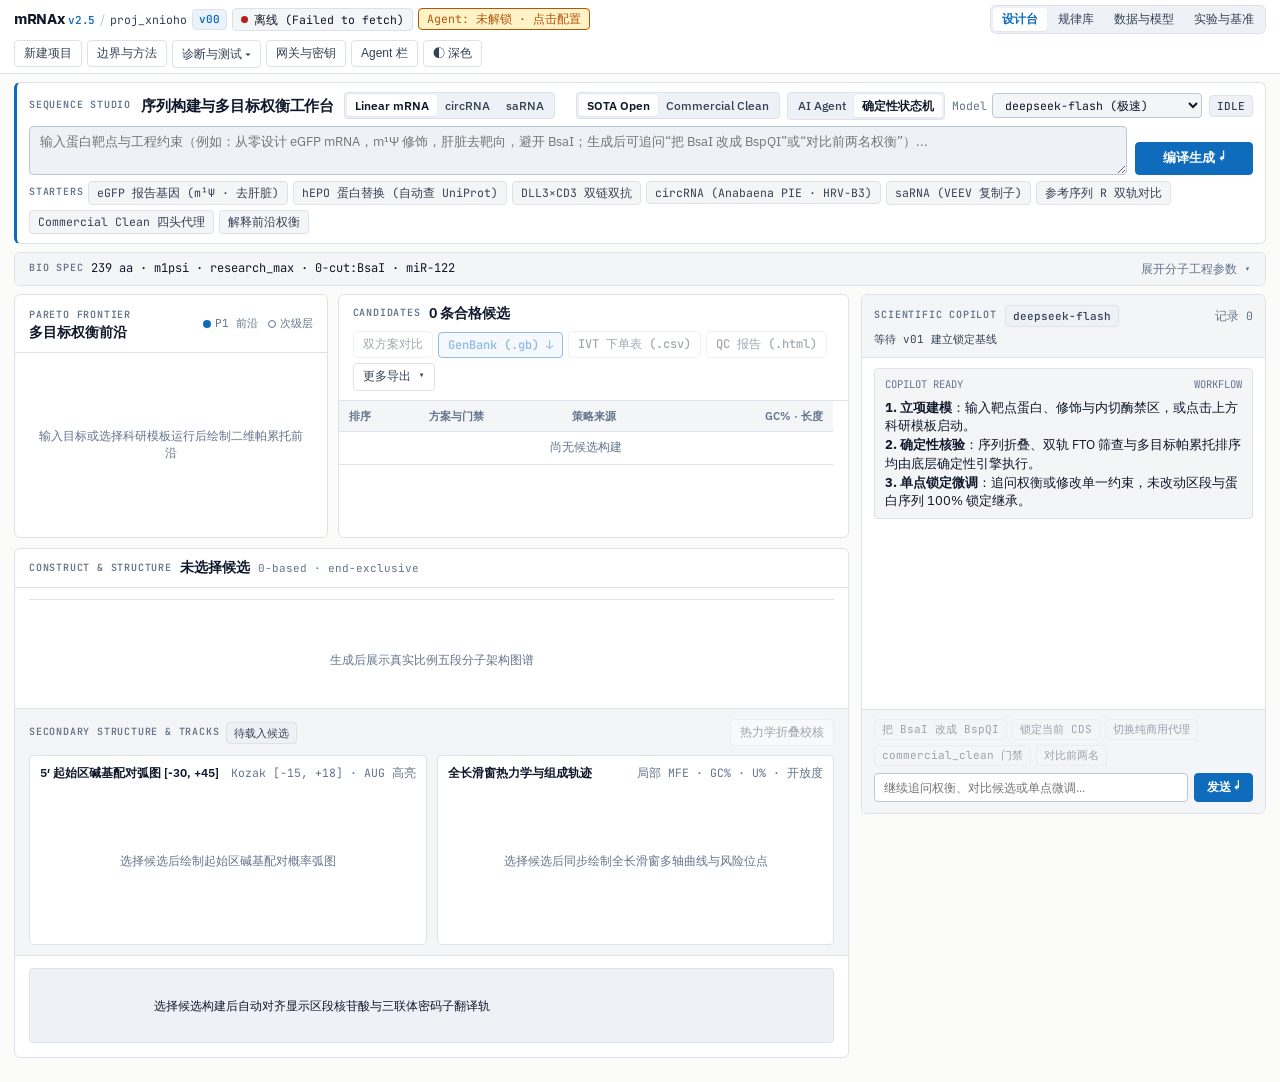
==== commit da9bc648: "fix(v2.5): remediate all Gate B findings across export auth, track isolation, trust anchors, and adm" ====
--- a/web/index.html
+++ b/web/index.html
@@ -10,7 +10,7 @@
       href="https://fonts.googleapis.com/css2?family=IBM+Plex+Mono:wght@400;500;600&family=IBM+Plex+Sans:wght@400;500;600;700&family=JetBrains+Mono:wght@400;500;600&display=swap"
       rel="stylesheet"
     />
-    <link rel="stylesheet" href="./styles.css?v=2.5.0" />
+    <link rel="stylesheet" href="./styles.css?v=2.5.1" />
   </head>
   <body>
     <!-- Swiss-Grid Top Navigation & Session Status Bar -->
@@ -1066,6 +1066,6 @@
       </div>
     </dialog>
 
-    <script src="./app.js?v=2.5.0"></script>
+    <script src="./app.js?v=2.5.1"></script>
   </body>
 </html>
--- a/web/styles.css
+++ b/web/styles.css
@@ -1688,6 +1688,8 @@
   padding-block-start: 4px;
   border-block-start: 1px solid var(--border);
   font-size: 11px;
+  min-inline-size: 0;
+  overflow-wrap: anywhere;
 }
 
 .ext-link {
@@ -1695,6 +1697,9 @@
   text-decoration: none;
   font-family: var(--font-mono);
   font-size: 11px;
+  max-inline-size: 100%;
+  overflow-wrap: anywhere;
+  word-break: break-word;
 }
 .ext-link:hover {
   text-decoration: underline;
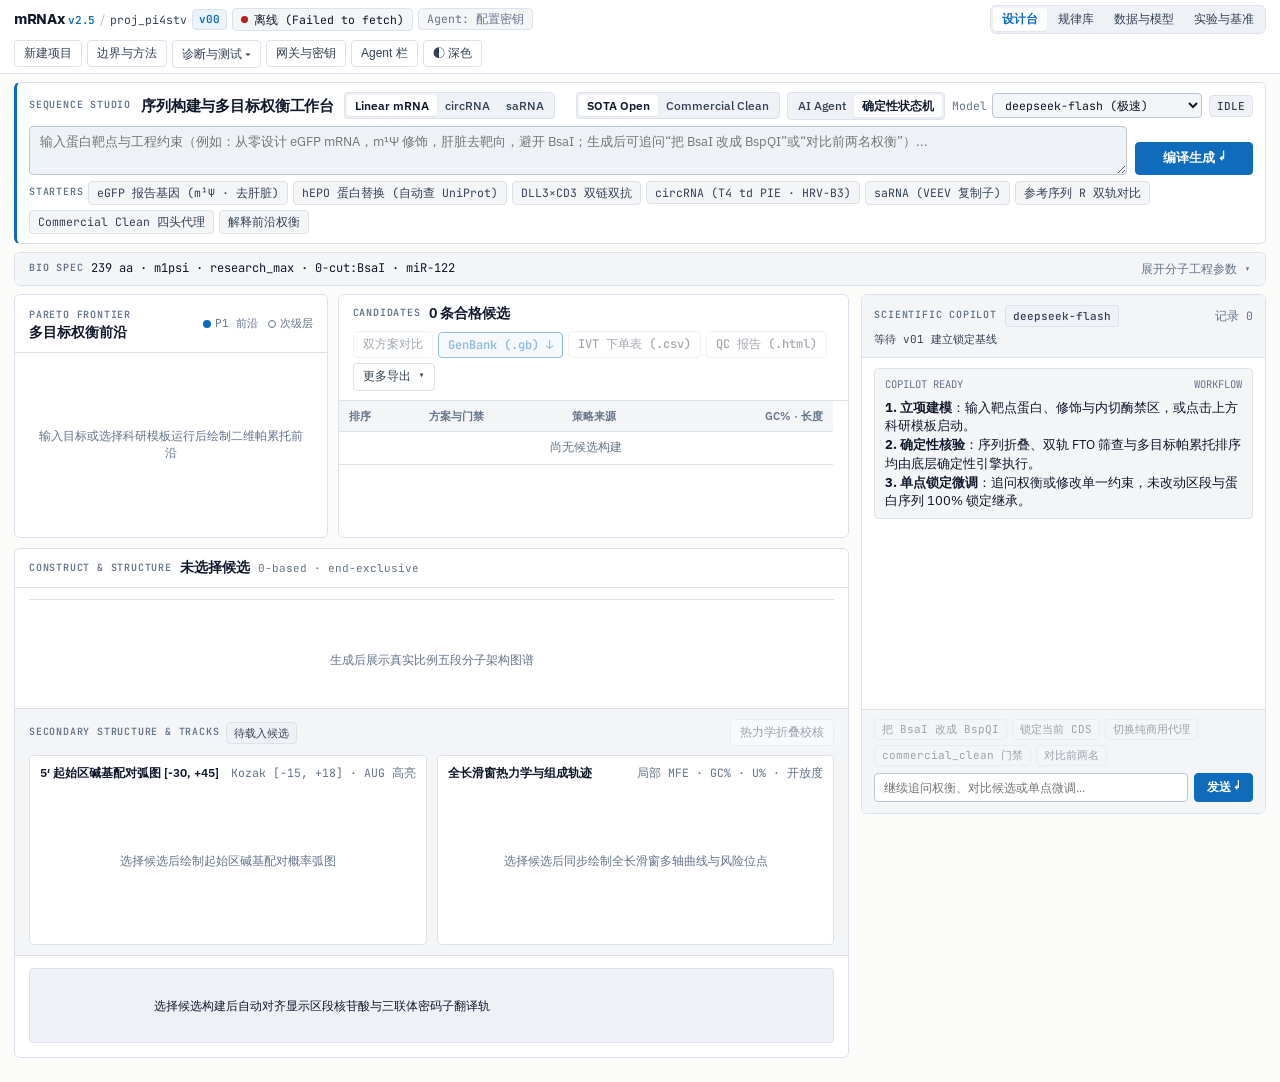
==== commit 21768a14: "fix(v2.5.2): dual-chain DLL3, T4_TD circRNA, Colab+Drive relay tier, and Swiss Bio-CAD polish" ====
--- a/web/index.html
+++ b/web/index.html
@@ -10,7 +10,7 @@
       href="https://fonts.googleapis.com/css2?family=IBM+Plex+Mono:wght@400;500;600&family=IBM+Plex+Sans:wght@400;500;600;700&family=JetBrains+Mono:wght@400;500;600&display=swap"
       rel="stylesheet"
     />
-    <link rel="stylesheet" href="./styles.css?v=2.5.1" />
+    <link rel="stylesheet" href="./styles.css?v=2.5.2" />
   </head>
   <body>
     <!-- Swiss-Grid Top Navigation & Session Status Bar -->
@@ -26,11 +26,11 @@
         </span>
         <button
           type="button"
-          class="auth-pill mono warn"
+          class="auth-pill mono muted"
           id="pill-agent-auth"
           title="配置 Agent 访问令牌或个人 API Key"
         >
-          Agent: 未解锁 · 点击配置
+          Agent: 配置密钥
         </button>
         <span class="mono meta-muted hide-sm" id="pill-engine">Engine: —</span>
       </div>
@@ -170,8 +170,27 @@
               <label class="inline-model-wrap mono" aria-label="Agent 模型选择">
                 <span class="meta-muted">Model</span>
                 <select id="sel-llm-model" class="ctrl-select ctrl-select-compact mono">
-                  <option value="deepseek-flash" selected>deepseek-flash (极速)</option>
-                  <option value="deepseek-v4-pro">deepseek-v4-pro (深度推理)</option>
+                  <optgroup label="DeepSeek">
+                    <option value="deepseek::deepseek-flash" selected>deepseek-flash (极速)</option>
+                    <option value="deepseek::deepseek-v4-pro">deepseek-v4-pro (深度推理)</option>
+                    <option value="deepseek::deepseek-chat">deepseek-chat</option>
+                  </optgroup>
+                  <optgroup label="OpenAI">
+                    <option value="openai::gpt-4.1-mini">gpt-4.1-mini</option>
+                    <option value="openai::gpt-5.4">gpt-5.4</option>
+                    <option value="openai::gpt-6.2-astra">gpt-6.2-astra</option>
+                  </optgroup>
+                  <optgroup label="Kimi">
+                    <option value="kimi::moonshot-v1-32k">moonshot-v1-32k</option>
+                    <option value="kimi::kimi-k3">kimi-k3</option>
+                  </optgroup>
+                  <optgroup label="Qwen">
+                    <option value="qwen::qwen-plus">qwen-plus</option>
+                    <option value="qwen::qwen3.8-max">qwen3.8-max</option>
+                  </optgroup>
+                  <optgroup label="Gemini">
+                    <option value="gemini::gemini-2.5-flash">gemini-2.5-flash</option>
+                  </optgroup>
                 </select>
               </label>
 
@@ -204,7 +223,7 @@
               DLL3×CD3 双链双抗
             </button>
             <button type="button" class="chip mono starter-chip" id="starter-circ">
-              circRNA (Anabaena PIE · HRV-B3)
+              circRNA (T4 td PIE · HRV-B3)
             </button>
             <button type="button" class="chip mono starter-chip" id="starter-sarna">
               saRNA (VEEV 复制子)
@@ -255,6 +274,8 @@
                 aria-label="目标氨基酸序列"
                 spellcheck="false"
               ></textarea>
+
+              <div id="box-extra-chains" class="ref-r-strip mono" hidden></div>
 
               <div id="box-ref-r" class="ref-r-strip mono" hidden>
                 <span class="kicker-inline">REF R:</span>
@@ -290,9 +311,12 @@
                   <select id="sel-scaffold" class="ctrl-select mono">
                     <option value="cap1_hba1_aes_mt_a30l70" selected>Cap1 · HBA1/AES-mtRNR1 · A30L70</option>
                     <option value="cap1_minimal_structured_3utr">Cap1 · 极简高开放 5′UTR · HBB 3′UTR</option>
+                    <option value="circ_t4td_hrvb3">circRNA · T4 td PIE (IVT就绪) · HRV-B3 IRES</option>
+                    <option value="circ_t4td_cvb3">circRNA · T4 td PIE (IVT就绪) · CVB3 IRES</option>
                     <option value="circ_anabaena_hrvb3">circRNA · Anabaena PIE · HRV-B3 IRES</option>
                     <option value="circ_anabaena_cvb3">circRNA · Anabaena PIE · CVB3 IRES</option>
                     <option value="sarna_veev_tc83">saRNA · VEEV TC-83 nsP1-4 · 26S SGP</option>
+                    <option value="sarna_sinv">saRNA · SINV 复制子 · 26S SGP</option>
                   </select>
                 </label>
 
@@ -723,6 +747,18 @@
               <div class="empty-hint mono">点击上方靶点或输入基因名解析氨基酸序列，支持一键导入设计台</div>
             </div>
           </div>
+        </section>
+
+        <!-- Two-Tier Compute Topology: Vultr Control Plane + Colab/Drive Heavy Pool -->
+        <section class="panel-surface subview-section" id="dh-compute-tier-panel">
+          <div class="panel-head">
+            <div>
+              <span class="sec-kicker">COMPUTE TIER TOPOLOGY</span>
+              <h2 class="panel-title">双层算力调度与保活拓扑（Vultr 控制面 + Colab/Drive 重算池）</h2>
+            </div>
+            <span class="badge mono" id="dh-compute-tier-badge">待同步运行态</span>
+          </div>
+          <div class="subview-body" id="dh-compute-tier-grid"></div>
         </section>
 
         <!-- Compiled Engines & Surrogate v2 vs v1 OOD Scorecard -->
@@ -1066,6 +1102,6 @@
       </div>
     </dialog>
 
-    <script src="./app.js?v=2.5.1"></script>
+    <script src="./app.js?v=2.5.2"></script>
   </body>
 </html>
--- a/web/styles.css
+++ b/web/styles.css
@@ -205,14 +205,24 @@
   border-radius: var(--radius-sm);
   border: 1px solid var(--border);
   background: var(--bg-subtle);
-  color: var(--ink-secondary);
+  color: var(--ink-muted);
   cursor: pointer;
   max-inline-size: 100%;
+  transition: border-color 120ms ease, color 120ms ease, background-color 120ms ease;
+}
+.auth-pill:hover {
+  border-color: var(--border-strong);
+  color: var(--ink-secondary);
 }
 .auth-pill.ok {
   background: var(--ok-soft);
   color: var(--ok);
   border-color: var(--ok);
+}
+.auth-pill.muted {
+  background: var(--bg-subtle);
+  color: var(--ink-muted);
+  border-color: var(--border);
 }
 .auth-pill.warn {
   background: var(--accent-diff-bg);
@@ -964,11 +974,15 @@
   display: block;
 }
 
-.pareto-node > text {
-  opacity: 0;
-}
-.pareto-node:is(:hover, :focus, [aria-pressed="true"]) > text {
+.pareto-node > text.pareto-point-tag {
+  opacity: 0.86;
+  font-weight: 500;
+  transition: opacity 120ms ease;
+}
+.pareto-node:is(:hover, :focus, [aria-pressed="true"]) > text.pareto-point-tag {
   opacity: 1;
+  font-weight: 700;
+  fill: var(--ink);
 }
 .plot-legend {
   display: flex;
@@ -1735,6 +1749,82 @@
   min-inline-size: 0;
 }
 
+.compute-tier-grid {
+  display: grid;
+  grid-template-columns: repeat(2, minmax(0, 1fr));
+  gap: 10px;
+  min-inline-size: 0;
+}
+.tier-card {
+  background: var(--bg-subtle);
+  border: 1px solid var(--border);
+  border-inline-start: 3px solid var(--accent-teal);
+  border-radius: var(--radius-sm);
+  padding: 11px 13px;
+  display: flex;
+  flex-direction: column;
+  gap: 7px;
+  min-inline-size: 0;
+}
+.tier-card.tier-pool {
+  border-inline-start-color: var(--accent);
+}
+.tier-card-head {
+  display: flex;
+  align-items: center;
+  justify-content: space-between;
+  flex-wrap: wrap;
+  gap: 6px;
+  min-inline-size: 0;
+}
+.tier-card-title {
+  font-size: 13px;
+  font-weight: 600;
+  color: var(--ink);
+  min-inline-size: 0;
+  overflow-wrap: anywhere;
+}
+.tier-card-desc {
+  font-size: 12px;
+  line-height: 1.5;
+  color: var(--ink-secondary);
+}
+.tier-meta-row {
+  display: flex;
+  flex-wrap: wrap;
+  gap: 5px;
+  font-size: 11px;
+}
+.tier-asset-list {
+  display: grid;
+  grid-template-columns: repeat(2, minmax(0, 1fr));
+  gap: 6px;
+  min-inline-size: 0;
+}
+.tier-asset-item {
+  background: var(--bg-surface);
+  border: 1px solid var(--border);
+  border-radius: var(--radius-sm);
+  padding: 5px 8px;
+  display: flex;
+  flex-direction: column;
+  gap: 3px;
+  min-inline-size: 0;
+}
+.tier-asset-top {
+  display: flex;
+  align-items: center;
+  justify-content: space-between;
+  gap: 4px;
+  flex-wrap: wrap;
+  font-size: 11.5px;
+  font-weight: 600;
+}
+.tier-asset-sub {
+  font-size: 10.5px;
+  color: var(--ink-muted);
+}
+
 .resolver-result-box {
   background: var(--bg-subtle);
   border: 1px solid var(--border);
@@ -1764,6 +1854,11 @@
   justify-content: space-between;
   gap: 6px;
   flex-wrap: wrap;
+  min-inline-size: 0;
+}
+.mini-card-head > strong {
+  min-inline-size: 0;
+  overflow-wrap: anywhere;
 }
 
 .bench-controls-grid {
@@ -1905,6 +2000,7 @@
   .pareto-stage,
   .structure-plots-grid,
   .two-col-equal,
+  .compute-tier-grid,
   .rules-cards-grid,
   .bench-controls-grid {
     grid-template-columns: minmax(0, 1fr);
@@ -1987,6 +2083,7 @@
     min-inline-size: 0;
   }
   .field-row-2,
+  .tier-asset-list,
   .filter-bar {
     grid-template-columns: minmax(0, 1fr);
   }
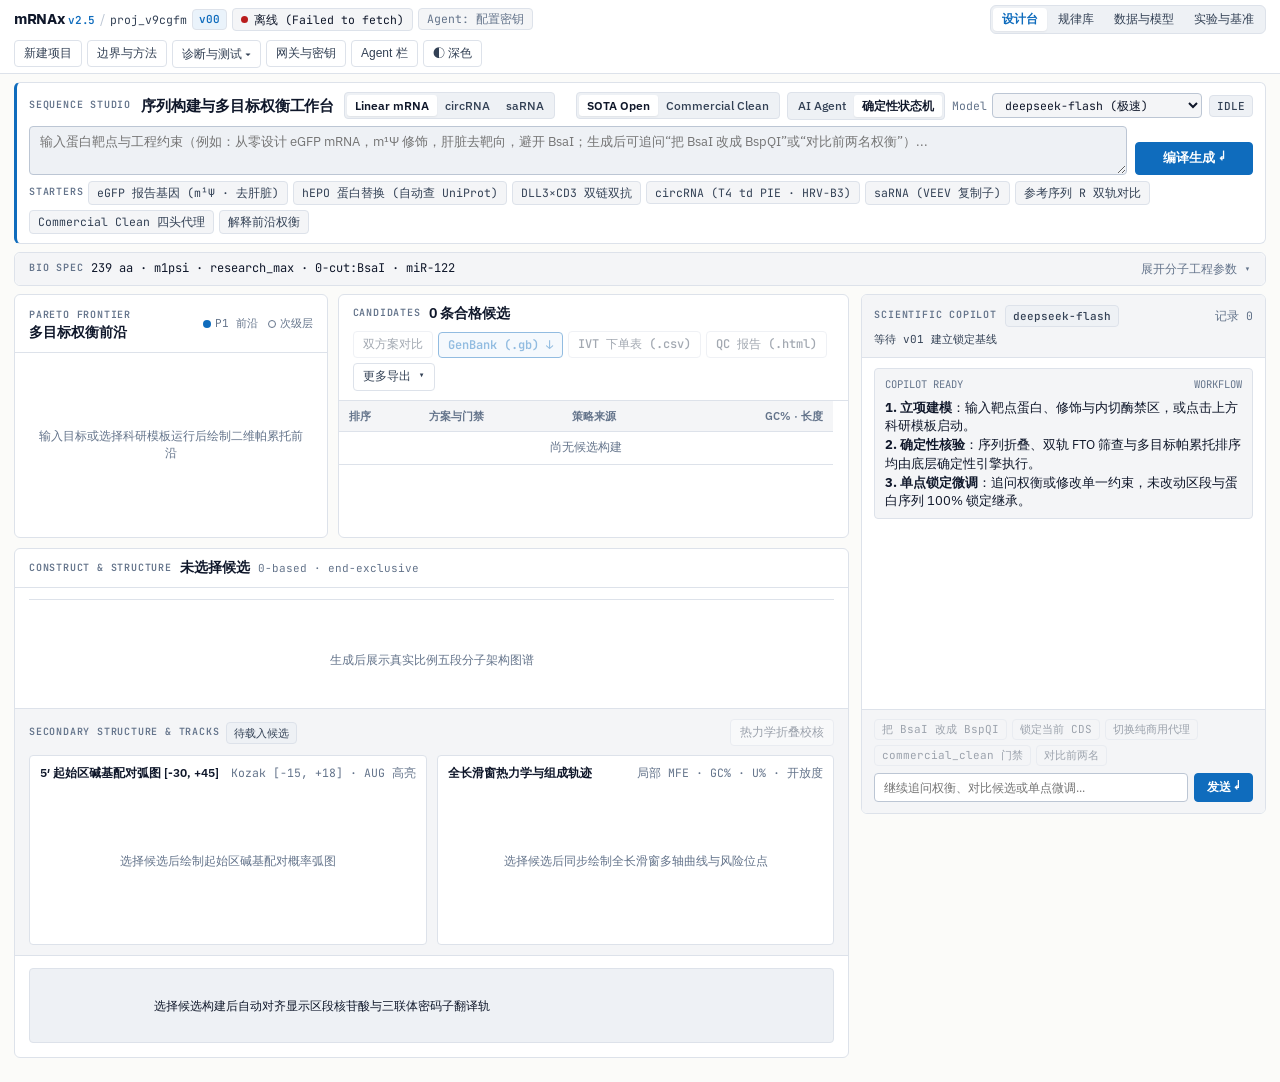
==== commit 7ba05bf1: "fix(v2.5.2): close Round-8 studio import, NL refinement, multi-chain, and seal binding fixes" ====
--- a/web/index.html
+++ b/web/index.html
@@ -309,7 +309,7 @@
                 <label class="field-lbl">
                   <span>模态骨架模板</span>
                   <select id="sel-scaffold" class="ctrl-select mono">
-                    <option value="cap1_hba1_aes_mt_a30l70" selected>Cap1 · HBA1/AES-mtRNR1 · A30L70</option>
+                    <option value="cap1_hba1_aes_mt_a30l70" selected>Cap1 · HBA1/AES-mtRNR1 · poly(A)100</option>
                     <option value="cap1_minimal_structured_3utr">Cap1 · 极简高开放 5′UTR · HBB 3′UTR</option>
                     <option value="circ_t4td_hrvb3">circRNA · T4 td PIE (IVT就绪) · HRV-B3 IRES</option>
                     <option value="circ_t4td_cvb3">circRNA · T4 td PIE (IVT就绪) · CVB3 IRES</option>
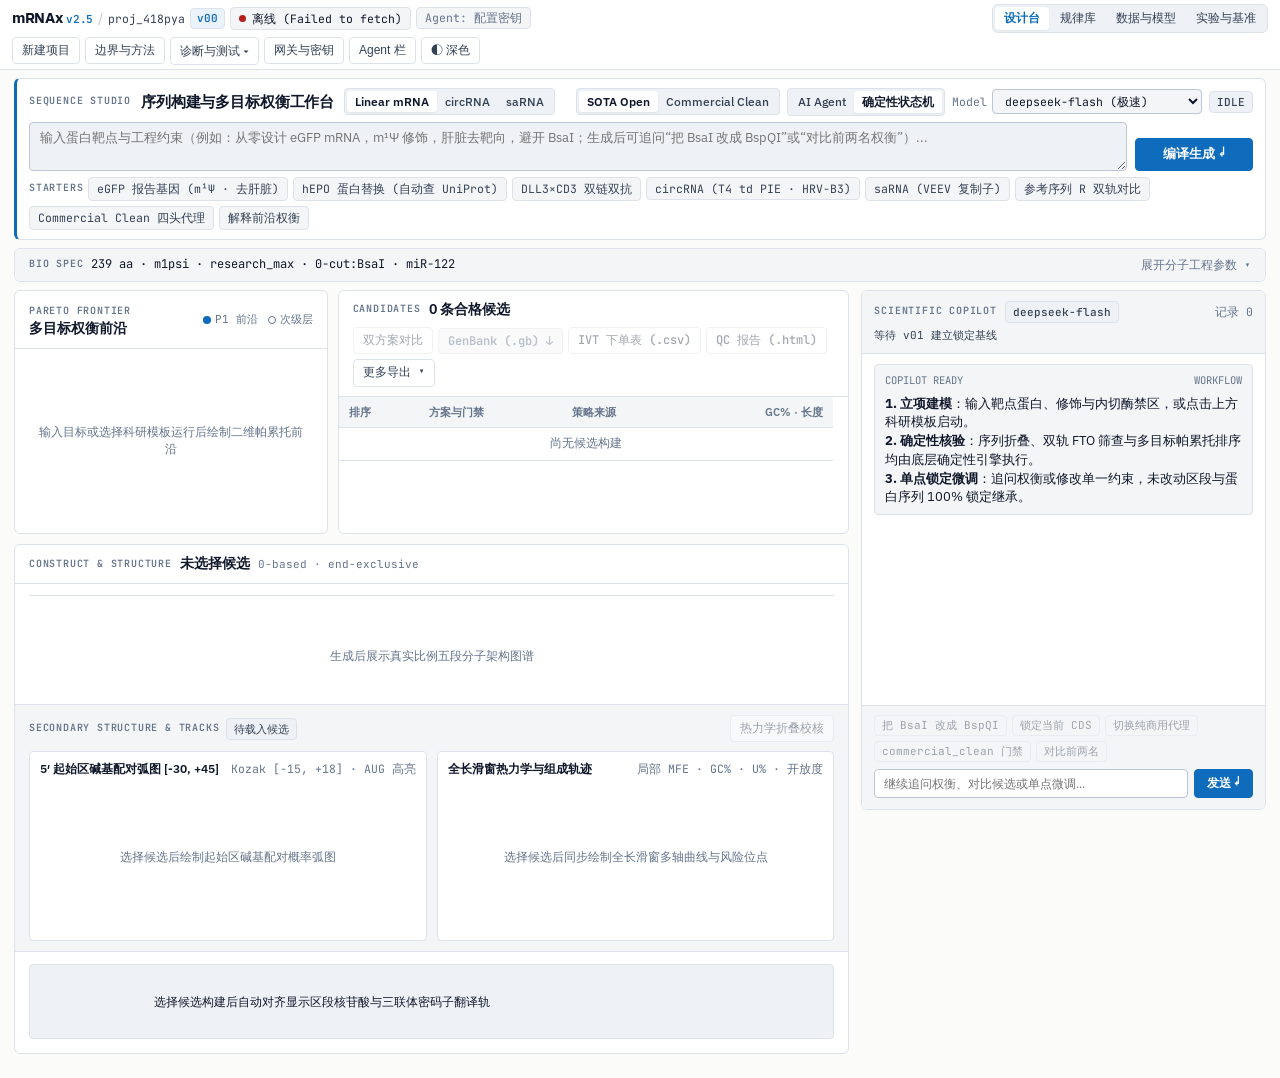
==== commit abedfb51: "v2.5.3: harden copilot DSML/429/markdown UX and support server-default OpenAI provider" ====
--- a/web/index.html
+++ b/web/index.html
@@ -4,13 +4,18 @@
     <meta charset="utf-8" />
     <meta name="viewport" content="width=device-width, initial-scale=1" />
     <title>mRNAx v2.5 · RNA Sequence &amp; Structure Workbench</title>
+    <link
+      rel="icon"
+      type="image/svg+xml"
+      href="data:image/svg+xml,%3Csvg xmlns='http://www.w3.org/2000/svg' viewBox='0 0 32 32'%3E%3Crect width='32' height='32' rx='7' fill='%231d4ed8'/%3E%3Ctext x='16' y='22' text-anchor='middle' font-family='monospace' font-weight='700' font-size='15' fill='white'%3EmR%3C/text%3E%3C/svg%3E"
+    />
     <link rel="preconnect" href="https://fonts.googleapis.com" />
     <link rel="preconnect" href="https://fonts.gstatic.com" crossorigin />
     <link
       href="https://fonts.googleapis.com/css2?family=IBM+Plex+Mono:wght@400;500;600&family=IBM+Plex+Sans:wght@400;500;600;700&family=JetBrains+Mono:wght@400;500;600&display=swap"
       rel="stylesheet"
     />
-    <link rel="stylesheet" href="./styles.css?v=2.5.2" />
+    <link rel="stylesheet" href="./styles.css?v=2.5.3" />
   </head>
   <body>
     <!-- Swiss-Grid Top Navigation & Session Status Bar -->
@@ -176,9 +181,12 @@
                     <option value="deepseek::deepseek-chat">deepseek-chat</option>
                   </optgroup>
                   <optgroup label="OpenAI">
+                    <option value="openai::gpt-5.4">gpt-5.4 (推荐)</option>
+                    <option value="openai::gpt-5.5">gpt-5.5</option>
+                    <option value="openai::gpt-6-astra">gpt-6-astra</option>
+                    <option value="openai::gpt-6.2-astra">gpt-6.2-astra (深度推理)</option>
+                    <option value="openai::gpt-4.1">gpt-4.1</option>
                     <option value="openai::gpt-4.1-mini">gpt-4.1-mini</option>
-                    <option value="openai::gpt-5.4">gpt-5.4</option>
-                    <option value="openai::gpt-6.2-astra">gpt-6.2-astra</option>
                   </optgroup>
                   <optgroup label="Kimi">
                     <option value="kimi::moonshot-v1-32k">moonshot-v1-32k</option>
@@ -498,6 +506,7 @@
                   <div class="empty-hint mono">生成后展示真实比例五段分子架构图谱</div>
                 </div>
                 <div class="seg-cards-row" id="seg-bar"></div>
+                <div class="mono meta-muted construct-modality-note" id="construct-modality-note" hidden></div>
               </div>
 
               <!-- 2D Base-Pair Arc Diagram & Synchronized Sliding-Window Profile -->
@@ -941,7 +950,7 @@
           <div class="panel-head">
             <div>
               <span class="sec-kicker">WET-LAB ASSAY INGESTION</span>
-              <h2 class="panel-title">湿实验读数回流与预测-实测一致性散点校核 (ingest_experiment)</h2>
+              <h2 class="panel-title">湿实验读数回流与预测-实测一致性散点校核 <span class="mono meta-muted" style="font-size:11px;font-weight:400;">· 本地预览模式（后端校准持久化将在 v2.6 接入）</span></h2>
             </div>
             <div class="export-bar">
               <button type="button" class="btn-ghost mono" id="btn-load-sample-wetlab-small">
@@ -1102,6 +1111,6 @@
       </div>
     </dialog>
 
-    <script src="./app.js?v=2.5.2"></script>
+    <script src="./app.js?v=2.5.3"></script>
   </body>
 </html>
--- a/web/styles.css
+++ b/web/styles.css
@@ -120,9 +120,9 @@
   align-items: center;
   justify-content: space-between;
   flex-wrap: wrap;
-  gap: 6px 8px;
-  min-block-size: 44px;
-  padding: 5px 14px;
+  gap: 4px 6px;
+  min-block-size: 40px;
+  padding: 4px 12px;
   background: var(--bg-surface);
   border-block-end: 1px solid var(--border);
 }
@@ -721,6 +721,7 @@
 .btn-ghost:disabled {
   opacity: 0.45;
   cursor: not-allowed;
+  pointer-events: none;
 }
 .btn-export-main {
   color: var(--accent);
@@ -731,6 +732,10 @@
 .btn-export-main:disabled {
   opacity: 0.45;
   cursor: not-allowed;
+  pointer-events: none;
+  color: var(--ink-muted);
+  border-color: var(--border);
+  background: var(--bg-subtle);
 }
 
 .badge {
@@ -1507,9 +1512,70 @@
   border: 1px solid var(--border);
   border-radius: 3px;
 }
-.agent-prose ul {
+.agent-prose ul,
+.agent-prose ol {
   margin: 4px 0;
   padding-inline-start: 18px;
+}
+.agent-prose .md-h {
+  margin: 8px 0 4px;
+  font-size: 13px;
+  font-weight: 700;
+  color: var(--ink);
+  border-block-end: 1px solid var(--border);
+  padding-block-end: 2px;
+}
+.agent-prose .md-quote {
+  margin: 5px 0;
+  padding: 4px 8px;
+  border-inline-start: 3px solid var(--accent);
+  background: var(--bg-subtle);
+  color: var(--ink-secondary);
+  font-size: 12px;
+}
+.md-table-wrap {
+  overflow-x: auto;
+  max-inline-size: 100%;
+  margin: 6px 0;
+  border: 1px solid var(--border);
+  border-radius: var(--radius-sm);
+}
+.md-table {
+  inline-size: 100%;
+  border-collapse: collapse;
+  font-size: 11.5px;
+  font-variant-numeric: tabular-nums;
+}
+.md-table th,
+.md-table td {
+  padding: 4px 7px;
+  border-block-end: 1px solid var(--border);
+  border-inline-end: 1px solid var(--border);
+  text-align: start;
+  vertical-align: top;
+}
+.md-table th {
+  background: var(--bg-subtle);
+  font-weight: 600;
+  color: var(--ink-secondary);
+  white-space: nowrap;
+}
+.md-table td:last-child,
+.md-table th:last-child {
+  border-inline-end: none;
+}
+.md-table tbody tr:last-child td {
+  border-block-end: none;
+}
+.construct-modality-note {
+  margin-block-start: 6px;
+  padding: 5px 8px;
+  background: var(--bg-subtle);
+  border: 1px solid var(--border);
+  border-inline-start: 3px solid var(--accent-teal);
+  border-radius: var(--radius-sm);
+  font-size: 11px;
+  line-height: 1.45;
 }
 
 .tool-pills-row {
@@ -2037,6 +2103,9 @@
 }
 
 @media (max-width: 980px) {
+  .top-bar {
+    position: static;
+  }
   .setup-grid {
     grid-template-columns: minmax(0, 1fr);
   }
